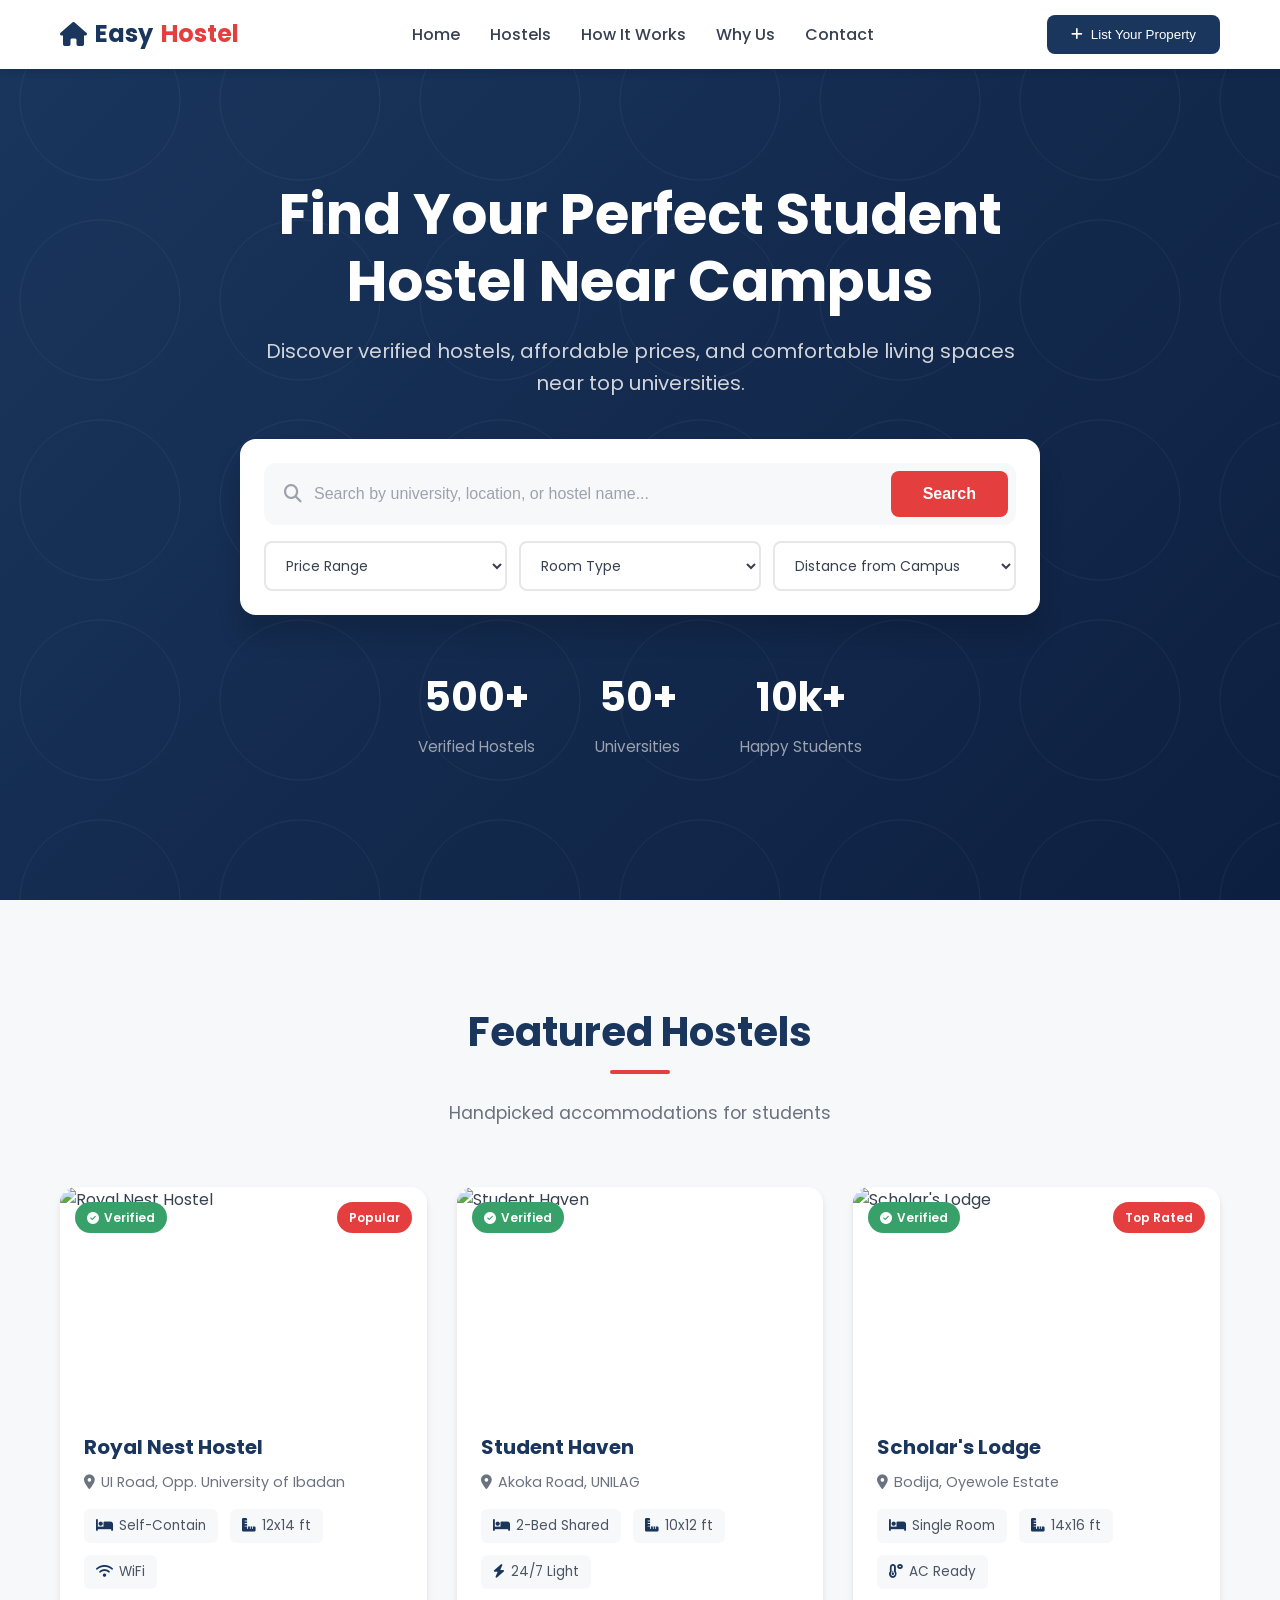
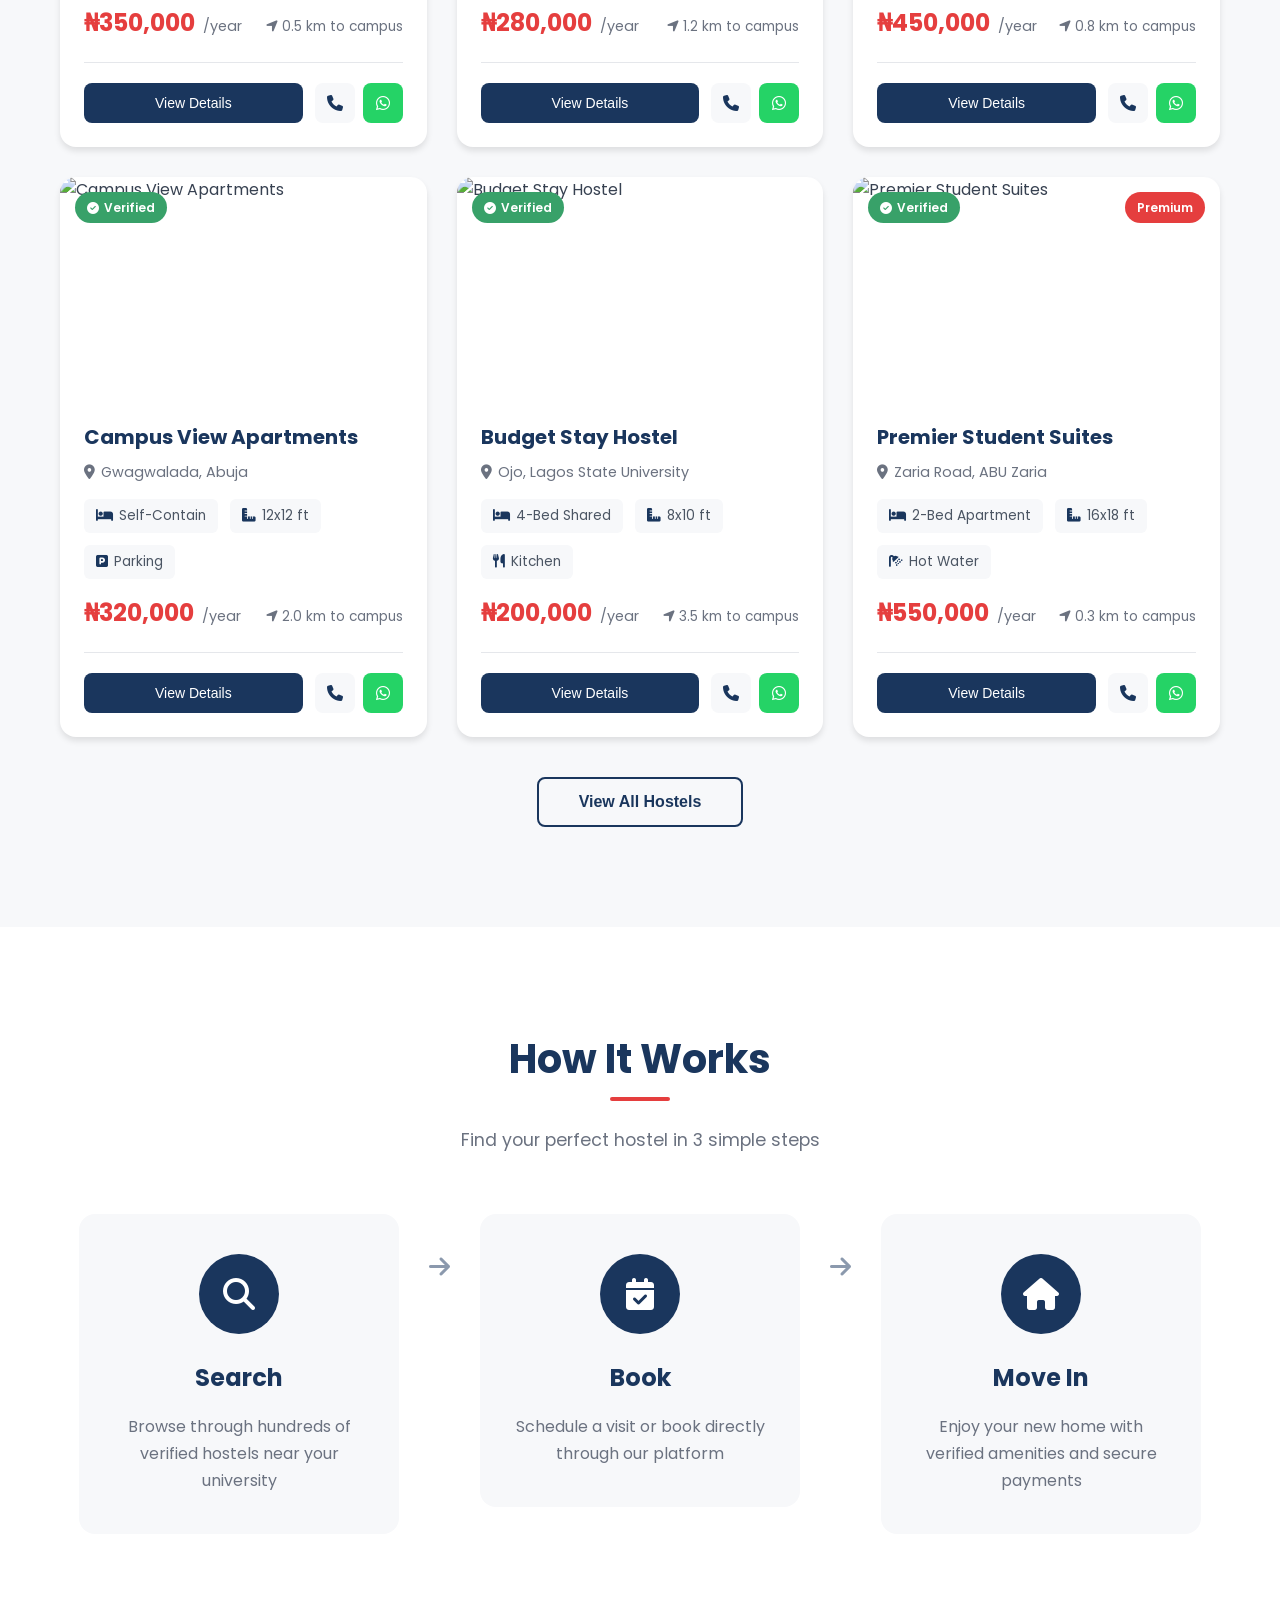
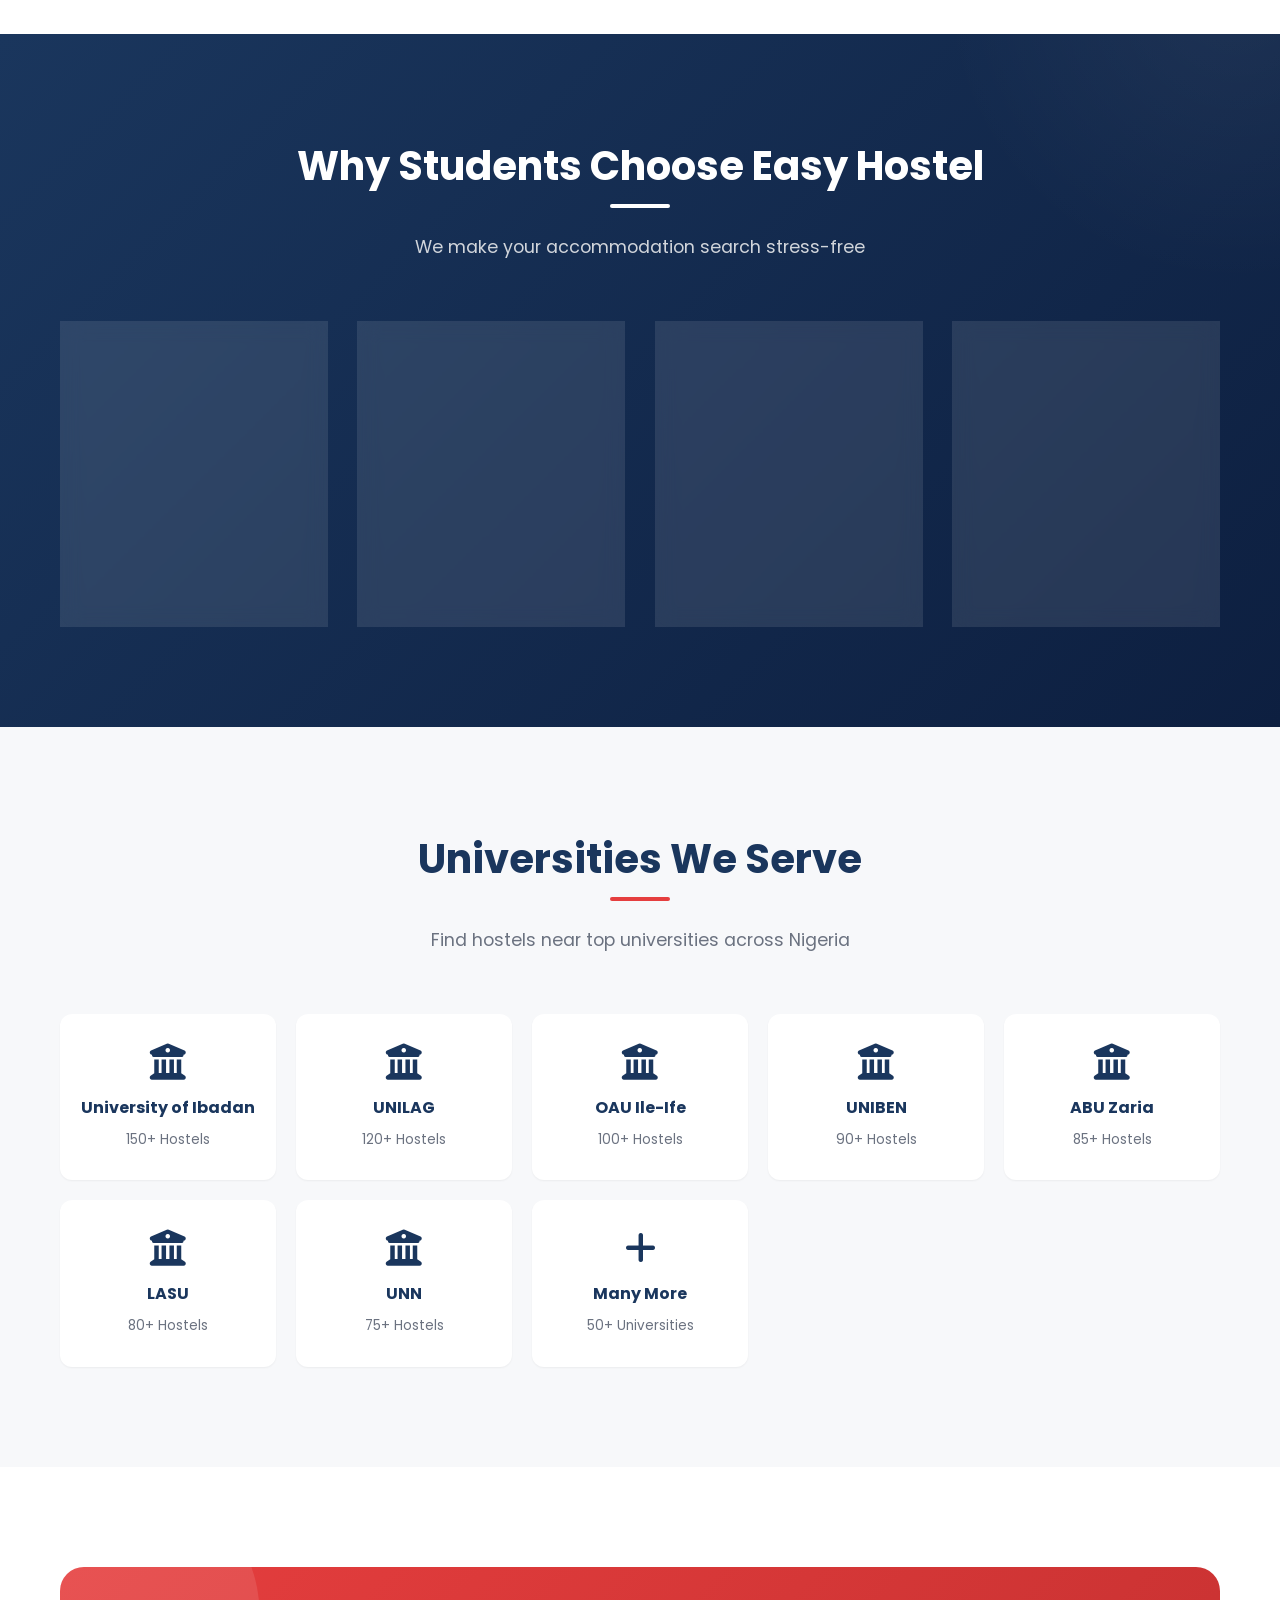
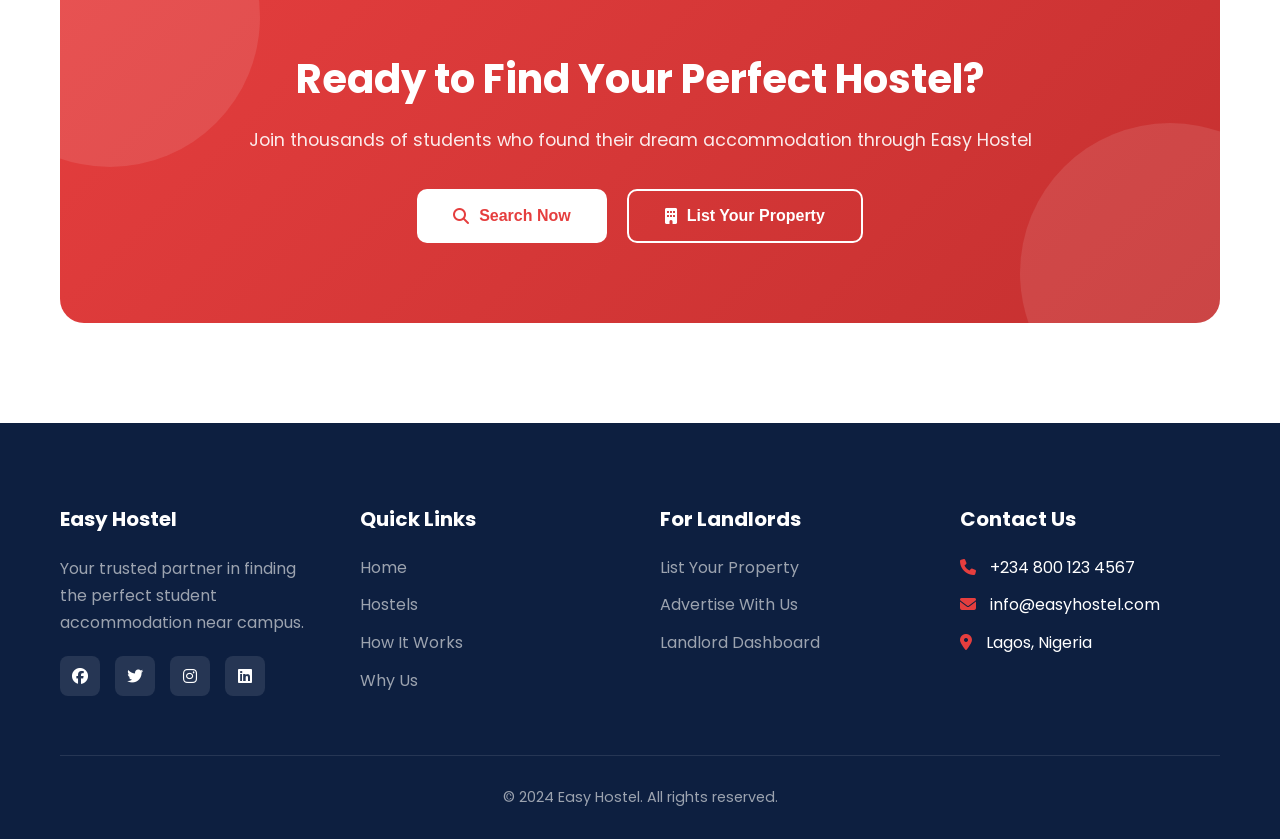
==== index.html @ 0d7f21cf "Advanciing the website" ====
<!DOCTYPE html>
<html lang="en">
<head>
    <meta charset="UTF-8">
    <meta name="viewport" content="width=device-width, initial-scale=1.0">
    <title>Easy Hostel - Find Your Perfect Student Accommodation</title>
    <link rel="stylesheet" href="styles.css">
    <link rel="preconnect" href="https://fonts.googleapis.com">
    <link rel="preconnect" href="https://fonts.gstatic.com" crossorigin>
    <link href="https://fonts.googleapis.com/css2?family=Poppins:wght@300;400;500;600;700&display=swap" rel="stylesheet">
    <link rel="stylesheet" href="https://cdnjs.cloudflare.com/ajax/libs/font-awesome/6.4.0/css/all.min.css">
</head>
<body>
    <!-- Navigation -->
    <nav class="navbar">
        <div class="container">
            <a href="#" class="logo">
                <i class="fas fa-home"></i> Easy<span>Hostel</span>
            </a>
            <ul class="nav-links">
                <li><a href="#home">Home</a></li>
                <li><a href="#hostels">Hostels</a></li>
                <li><a href="#how-it-works">How It Works</a></li>
                <li><a href="#why-us">Why Us</a></li>
                <li><a href="#contact">Contact</a></li>
            </ul>
            <button class="landlord-btn" onclick="openLandlordModal()">
                <i class="fas fa-plus"></i> List Your Property
            </button>
            <div class="hamburger">
                <span></span>
                <span></span>
                <span></span>
            </div>
        </div>
    </nav>

    <!-- Hero Section -->
    <section id="home" class="hero">
        <div class="hero-content">
            <h1>Find Your Perfect Student Hostel Near Campus</h1>
            <p>Discover verified hostels, affordable prices, and comfortable living spaces near top universities.</p>
            
            <!-- Search Bar -->
            <div class="search-container">
                <div class="search-box">
                    <i class="fas fa-search"></i>
                    <input type="text" id="searchInput" placeholder="Search by university, location, or hostel name...">
                    <button class="search-btn" onclick="handleSearch()">Search</button>
                </div>
                
                <!-- Filter Options -->
                <div class="filter-options">
                    <select id="priceFilter" onchange="filterHostels()">
                        <option value="">Price Range</option>
                        <option value="0-300">Under ₦300k</option>
                        <option value="300-500">₦300k - ₦500k</option>
                        <option value="500-800">₦500k - ₦800k</option>
                        <option value="800+">₦800k+</option>
                    </select>
                    <select id="roomTypeFilter" onchange="filterHostels()">
                        <option value="">Room Type</option>
                        <option value="single">Single Room</option>
                        <option value="shared">Shared Room</option>
                        <option value="self-contain">Self-Contain</option>
                        <option value="apartment">Apartment</option>
                    </select>
                    <select id="distanceFilter" onchange="filterHostels()">
                        <option value="">Distance from Campus</option>
                        <option value="0-1">0-1 km</option>
                        <option value="1-3">1-3 km</option>
                        <option value="3-5">3-5 km</option>
                        <option value="5+">5+ km</option>
                    </select>
                </div>
            </div>
            
            <div class="hero-stats">
                <div class="stat">
                    <span class="stat-number">500+</span>
                    <span class="stat-label">Verified Hostels</span>
                </div>
                <div class="stat">
                    <span class="stat-number">50+</span>
                    <span class="stat-label">Universities</span>
                </div>
                <div class="stat">
                    <span class="stat-number">10k+</span>
                    <span class="stat-label">Happy Students</span>
                </div>
            </div>
        </div>
    </section>

    <!-- Featured Hostels Section -->
    <section id="hostels" class="featured-hostels">
        <div class="container">
            <div class="section-header">
                <h2>Featured Hostels</h2>
                <p>Handpicked accommodations for students</p>
            </div>
            
            <div class="hostel-grid" id="hostelGrid">
                <!-- Hostel Card 1 -->
                <div class="hostel-card" data-price="350000" data-distance="0.5" data-type="self-contain">
                    <div class="hostel-image">
                        <img src="https://images.unsplash.com/photo-1555854877-bab0e564b8d5?w=400&h=300&fit=crop" alt="Royal Nest Hostel">
                        <span class="verified-badge"><i class="fas fa-check-circle"></i> Verified</span>
                        <span class="featured-tag">Popular</span>
                    </div>
                    <div class="hostel-info">
                        <h3>Royal Nest Hostel</h3>
                        <p class="location"><i class="fas fa-map-marker-alt"></i> UI Road, Opp. University of Ibadan</p>
                        <div class="hostel-features">
                            <span><i class="fas fa-bed"></i> Self-Contain</span>
                            <span><i class="fas fa-ruler-combined"></i> 12x14 ft</span>
                            <span><i class="fas fa-wifi"></i> WiFi</span>
                        </div>
                        <div class="hostel-price">
                            <span class="price">₦350,000</span>
                            <span class="per-year">/year</span>
                            <span class="distance"><i class="fas fa-location-arrow"></i> 0.5 km to campus</span>
                        </div>
                        <div class="hostel-actions">
                            <button class="btn-primary" onclick="openHostelModal('Royal Nest Hostel')">View Details</button>
                            <div class="contact-btns">
                                <a href="tel:+2348012345678" class="btn-call"><i class="fas fa-phone"></i></a>
                                <a href="https://wa.me/2348012345678" class="btn-whatsapp" target="_blank"><i class="fab fa-whatsapp"></i></a>
                            </div>
                        </div>
                    </div>
                </div>

                <!-- Hostel Card 2 -->
                <div class="hostel-card" data-price="280000" data-distance="1.2" data-type="shared">
                    <div class="hostel-image">
                        <img src="https://images.unsplash.com/photo-1522771739844-6a9f6d5f14af?w=400&h=300&fit=crop" alt="Student Haven">
                        <span class="verified-badge"><i class="fas fa-check-circle"></i> Verified</span>
                    </div>
                    <div class="hostel-info">
                        <h3>Student Haven</h3>
                        <p class="location"><i class="fas fa-map-marker-alt"></i> Akoka Road, UNILAG</p>
                        <div class="hostel-features">
                            <span><i class="fas fa-bed"></i> 2-Bed Shared</span>
                            <span><i class="fas fa-ruler-combined"></i> 10x12 ft</span>
                            <span><i class="fas fa-bolt"></i> 24/7 Light</span>
                        </div>
                        <div class="hostel-price">
                            <span class="price">₦280,000</span>
                            <span class="per-year">/year</span>
                            <span class="distance"><i class="fas fa-location-arrow"></i> 1.2 km to campus</span>
                        </div>
                        <div class="hostel-actions">
                            <button class="btn-primary" onclick="openHostelModal('Student Haven')">View Details</button>
                            <div class="contact-btns">
                                <a href="tel:+2348012345679" class="btn-call"><i class="fas fa-phone"></i></a>
                                <a href="https://wa.me/2348012345679" class="btn-whatsapp" target="_blank"><i class="fab fa-whatsapp"></i></a>
                            </div>
                        </div>
                    </div>
                </div>

                <!-- Hostel Card 3 -->
                <div class="hostel-card" data-price="450000" data-distance="0.8" data-type="single">
                    <div class="hostel-image">
                        <img src="https://images.unsplash.com/photo-1560448204-e02f11c3d0e2?w=400&h=300&fit=crop" alt="Scholar's Lodge">
                        <span class="verified-badge"><i class="fas fa-check-circle"></i> Verified</span>
                        <span class="featured-tag">Top Rated</span>
                    </div>
                    <div class="hostel-info">
                        <h3>Scholar's Lodge</h3>
                        <p class="location"><i class="fas fa-map-marker-alt"></i> Bodija, Oyewole Estate</p>
                        <div class="hostel-features">
                            <span><i class="fas fa-bed"></i> Single Room</span>
                            <span><i class="fas fa-ruler-combined"></i> 14x16 ft</span>
                            <span><i class="fas fa-temperature-low"></i> AC Ready</span>
                        </div>
                        <div class="hostel-price">
                            <span class="price">₦450,000</span>
                            <span class="per-year">/year</span>
                            <span class="distance"><i class="fas fa-location-arrow"></i> 0.8 km to campus</span>
                        </div>
                        <div class="hostel-actions">
                            <button class="btn-primary" onclick="openHostelModal('Scholar\'s Lodge')">View Details</button>
                            <div class="contact-btns">
                                <a href="tel:+2348012345680" class="btn-call"><i class="fas fa-phone"></i></a>
                                <a href="https://wa.me/2348012345680" class="btn-whatsapp" target="_blank"><i class="fab fa-whatsapp"></i></a>
                            </div>
                        </div>
                    </div>
                </div>

                <!-- Hostel Card 4 -->
                <div class="hostel-card" data-price="320000" data-distance="2.0" data-type="self-contain">
                    <div class="hostel-image">
                        <img src="https://images.unsplash.com/photo-1502672260266-1c1ef2d93688?w=400&h=300&fit=crop" alt="Campus View Apartments">
                        <span class="verified-badge"><i class="fas fa-check-circle"></i> Verified</span>
                    </div>
                    <div class="hostel-info">
                        <h3>Campus View Apartments</h3>
                        <p class="location"><i class="fas fa-map-marker-alt"></i> Gwagwalada, Abuja</p>
                        <div class="hostel-features">
                            <span><i class="fas fa-bed"></i> Self-Contain</span>
                            <span><i class="fas fa-ruler-combined"></i> 12x12 ft</span>
                            <span><i class="fas fa-parking"></i> Parking</span>
                        </div>
                        <div class="hostel-price">
                            <span class="price">₦320,000</span>
                            <span class="per-year">/year</span>
                            <span class="distance"><i class="fas fa-location-arrow"></i> 2.0 km to campus</span>
                        </div>
                        <div class="hostel-actions">
                            <button class="btn-primary" onclick="openHostelModal('Campus View Apartments')">View Details</button>
                            <div class="contact-btns">
                                <a href="tel:+2348012345681" class="btn-call"><i class="fas fa-phone"></i></a>
                                <a href="https://wa.me/2348012345681" class="btn-whatsapp" target="_blank"><i class="fab fa-whatsapp"></i></a>
                            </div>
                        </div>
                    </div>
                </div>

                <!-- Hostel Card 5 -->
                <div class="hostel-card" data-price="200000" data-distance="3.5" data-type="shared">
                    <div class="hostel-image">
                        <img src="https://images.unsplash.com/photo-1536376072261-38c75010e6c9?w=400&h=300&fit=crop" alt="Budget Stay Hostel">
                        <span class="verified-badge"><i class="fas fa-check-circle"></i> Verified</span>
                    </div>
                    <div class="hostel-info">
                        <h3>Budget Stay Hostel</h3>
                        <p class="location"><i class="fas fa-map-marker-alt"></i> Ojo, Lagos State University</p>
                        <div class="hostel-features">
                            <span><i class="fas fa-bed"></i> 4-Bed Shared</span>
                            <span><i class="fas fa-ruler-combined"></i> 8x10 ft</span>
                            <span><i class="fas fa-utensils"></i> Kitchen</span>
                        </div>
                        <div class="hostel-price">
                            <span class="price">₦200,000</span>
                            <span class="per-year">/year</span>
                            <span class="distance"><i class="fas fa-location-arrow"></i> 3.5 km to campus</span>
                        </div>
                        <div class="hostel-actions">
                            <button class="btn-primary" onclick="openHostelModal('Budget Stay Hostel')">View Details</button>
                            <div class="contact-btns">
                                <a href="tel:+2348012345682" class="btn-call"><i class="fas fa-phone"></i></a>
                                <a href="https://wa.me/2348012345682" class="btn-whatsapp" target="_blank"><i class="fab fa-whatsapp"></i></a>
                            </div>
                        </div>
                    </div>
                </div>

                <!-- Hostel Card 6 -->
                <div class="hostel-card" data-price="550000" data-distance="0.3" data-type="apartment">
                    <div class="hostel-image">
                        <img src="https://images.unsplash.com/photo-1493809842364-78817add7ffb?w=400&h=300&fit=crop" alt="Premier Student Suites">
                        <span class="verified-badge"><i class="fas fa-check-circle"></i> Verified</span>
                        <span class="featured-tag">Premium</span>
                    </div>
                    <div class="hostel-info">
                        <h3>Premier Student Suites</h3>
                        <p class="location"><i class="fas fa-map-marker-alt"></i> Zaria Road, ABU Zaria</p>
                        <div class="hostel-features">
                            <span><i class="fas fa-bed"></i> 2-Bed Apartment</span>
                            <span><i class="fas fa-ruler-combined"></i> 16x18 ft</span>
                            <span><i class="fas fa-shower"></i> Hot Water</span>
                        </div>
                        <div class="hostel-price">
                            <span class="price">₦550,000</span>
                            <span class="per-year">/year</span>
                            <span class="distance"><i class="fas fa-location-arrow"></i> 0.3 km to campus</span>
                        </div>
                        <div class="hostel-actions">
                            <button class="btn-primary" onclick="openHostelModal('Premier Student Suites')">View Details</button>
                            <div class="contact-btns">
                                <a href="tel:+2348012345683" class="btn-call"><i class="fas fa-phone"></i></a>
                                <a href="https://wa.me/2348012345683" class="btn-whatsapp" target="_blank"><i class="fab fa-whatsapp"></i></a>
                            </div>
                        </div>
                    </div>
                </div>
            </div>
            
            <div class="view-all-container">
                <button class="btn-secondary" onclick="showAllHostels()">View All Hostels</button>
            </div>
        </div>
    </section>

    <!-- How It Works Section -->
    <section id="how-it-works" class="how-it-works">
        <div class="container">
            <div class="section-header">
                <h2>How It Works</h2>
                <p>Find your perfect hostel in 3 simple steps</p>
            </div>
            
            <div class="steps-container">
                <div class="step">
                    <div class="step-icon">
                        <i class="fas fa-search"></i>
                    </div>
                    <h3>Search</h3>
                    <p>Browse through hundreds of verified hostels near your university</p>
                </div>
                
                <div class="step-connector">
                    <i class="fas fa-arrow-right"></i>
                </div>
                
                <div class="step">
                    <div class="step-icon">
                        <i class="fas fa-calendar-check"></i>
                    </div>
                    <h3>Book</h3>
                    <p>Schedule a visit or book directly through our platform</p>
                </div>
                
                <div class="step-connector">
                    <i class="fas fa-arrow-right"></i>
                </div>
                
                <div class="step">
                    <div class="step-icon">
                        <i class="fas fa-home"></i>
                    </div>
                    <h3>Move In</h3>
                    <p>Enjoy your new home with verified amenities and secure payments</p>
                </div>
            </div>
        </div>
    </section>

    <!-- Why Students Use Easy Hostel -->
    <section id="why-us" class="why-us">
        <div class="container">
            <div class="section-header">
                <h2>Why Students Choose Easy Hostel</h2>
                <p>We make your accommodation search stress-free</p>
            </div>
            
            <div class="features-grid">
                <div class="feature-card">
                    <div class="feature-icon">
                        <i class="fas fa-shield-alt"></i>
                    </div>
                    <h3>Verified Listings</h3>
                    <p>All hostels are physically verified by our team to ensure quality and safety</p>
                </div>
                
                <div class="feature-card">
                    <div class="feature-icon">
                        <i class="fas fa-money-bill-wave"></i>
                    </div>
                    <h3>Best Price Guarantee</h3>
                    <p>Compare prices across multiple hostels and get the best deals available</p>
                </div>
                
                <div class="feature-card">
                    <div class="feature-icon">
                        <i class="fas fa-clock"></i>
                    </div>
                    <h3>Save Time</h3>
                    <p>No more visiting multiple locations. Find and book from the comfort of your home</p>
                </div>
                
                <div class="feature-card">
                    <div class="feature-icon">
                        <i class="fas fa-headset"></i>
                    </div>
                    <h3>24/7 Support</h3>
                    <p>Our support team is always available to help you with any issues</p>
                </div>
            </div>
        </div>
    </section>

    <!-- Universities We Serve -->
    <section id="universities" class="universities">
        <div class="container">
            <div class="section-header">
                <h2>Universities We Serve</h2>
                <p>Find hostels near top universities across Nigeria</p>
            </div>
            
            <div class="universities-grid">
                <div class="university-card">
                    <i class="fas fa-university"></i>
                    <h3>University of Ibadan</h3>
                    <p>150+ Hostels</p>
                </div>
                <div class="university-card">
                    <i class="fas fa-university"></i>
                    <h3>UNILAG</h3>
                    <p>120+ Hostels</p>
                </div>
                <div class="university-card">
                    <i class="fas fa-university"></i>
                    <h3>OAU Ile-Ife</h3>
                    <p>100+ Hostels</p>
                </div>
                <div class="university-card">
                    <i class="fas fa-university"></i>
                    <h3>UNIBEN</h3>
                    <p>90+ Hostels</p>
                </div>
                <div class="university-card">
                    <i class="fas fa-university"></i>
                    <h3>ABU Zaria</h3>
                    <p>85+ Hostels</p>
                </div>
                <div class="university-card">
                    <i class="fas fa-university"></i>
                    <h3>LASU</h3>
                    <p>80+ Hostels</p>
                </div>
                <div class="university-card">
                    <i class="fas fa-university"></i>
                    <h3>UNN</h3>
                    <p>75+ Hostels</p>
                </div>
                <div class="university-card">
                    <i class="fas fa-plus"></i>
                    <h3>Many More</h3>
                    <p>50+ Universities</p>
                </div>
            </div>
        </div>
    </section>

    <!-- Call to Action Section -->
    <section id="contact" class="cta-section">
        <div class="container">
            <div class="cta-content">
                <h2>Ready to Find Your Perfect Hostel?</h2>
                <p>Join thousands of students who found their dream accommodation through Easy Hostel</p>
                <div class="cta-buttons">
                    <button class="btn-cta-primary" onclick="document.getElementById('searchInput').focus()">
                        <i class="fas fa-search"></i> Search Now
                    </button>
                    <button class="btn-cta-secondary" onclick="openLandlordModal()">
                        <i class="fas fa-building"></i> List Your Property
                    </button>
                </div>
            </div>
        </div>
    </section>

    <!-- Footer -->
    <footer class="footer">
        <div class="container">
            <div class="footer-content">
                <div class="footer-section">
                    <h4>Easy Hostel</h4>
                    <p>Your trusted partner in finding the perfect student accommodation near campus.</p>
                    <div class="social-links">
                        <a href="#"><i class="fab fa-facebook"></i></a>
                        <a href="#"><i class="fab fa-twitter"></i></a>
                        <a href="#"><i class="fab fa-instagram"></i></a>
                        <a href="#"><i class="fab fa-linkedin"></i></a>
                    </div>
                </div>
                
                <div class="footer-section">
                    <h4>Quick Links</h4>
                    <ul>
                        <li><a href="#home">Home</a></li>
                        <li><a href="#hostels">Hostels</a></li>
                        <li><a href="#how-it-works">How It Works</a></li>
                        <li><a href="#why-us">Why Us</a></li>
                    </ul>
                </div>
                
                <div class="footer-section">
                    <h4>For Landlords</h4>
                    <ul>
                        <li><a href="#" onclick="openLandlordModal()">List Your Property</a></li>
                        <li><a href="#">Advertise With Us</a></li>
                        <li><a href="#">Landlord Dashboard</a></li>
                    </ul>
                </div>
                
                <div class="footer-section">
                    <h4>Contact Us</h4>
                    <ul>
                        <li><i class="fas fa-phone"></i> +234 800 123 4567</li>
                        <li><i class="fas fa-envelope"></i> info@easyhostel.com</li>
                        <li><i class="fas fa-map-marker-alt"></i> Lagos, Nigeria</li>
                    </ul>
                </div>
            </div>
            
            <div class="footer-bottom">
                <p>&copy; 2024 Easy Hostel. All rights reserved.</p>
            </div>
        </div>
    </footer>

    <!-- Hostel Details Modal -->
    <div id="hostelModal" class="modal">
        <div class="modal-content">
            <span class="close-modal" onclick="closeHostelModal()">&times;</span>
            <div id="modalBody">
                <!-- Dynamic content will be loaded here -->
            </div>
        </div>
    </div>

    <!-- Landlord Listing Form Modal -->
    <div id="landlordModal" class="modal">
        <div class="modal-content modal-large">
            <span class="close-modal" onclick="closeLandlordModal()">&times;</span>
            <div class="modal-header">
                <h2>List Your Property</h2>
                <p>Fill in the details to list your hostel on Easy Hostel</p>
            </div>
            <form id="landlordForm" onsubmit="submitLandlordForm(event)">
                <div class="form-grid">
                    <div class="form-group">
                        <label for="propertyName">Property Name *</label>
                        <input type="text" id="propertyName" name="propertyName" required placeholder="e.g., Royal Nest Hostel">
                    </div>
                    <div class="form-group">
                        <label for="propertyType">Property Type *</label>
                        <select id="propertyType" name="propertyType" required>
                            <option value="">Select Type</option>
                            <option value="single">Single Room</option>
                            <option value="shared">Shared Room</option>
                            <option value="self-contain">Self-Contain</option>
                            <option value="apartment">Apartment</option>
                        </select>
                    </div>
                    <div class="form-group">
                        <label for="university">Nearest University *</label>
                        <select id="university" name="university" required>
                            <option value="">Select University</option>
                            <option value="ui">University of Ibadan</option>
                            <option value="unilag">UNILAG</option>
                            <option value="oau">OAU Ile-Ife</option>
                            <option value="uniben">UNIBEN</option>
                            <option value="abu">ABU Zaria</option>
                            <option value="lasu">LASU</option>
                            <option value="unn">UNN</option>
                            <option value="other">Other</option>
                        </select>
                    </div>
                    <div class="form-group">
                        <label for="distance">Distance from Campus (km) *</label>
                        <input type="number" id="distance" name="distance" step="0.1" required placeholder="e.g., 1.5">
                    </div>
                    <div class="form-group">
                        <label for="price">Price per Year (₦) *</label>
                        <input type="number" id="price" name="price" required placeholder="e.g., 350000">
                    </div>
                    <div class="form-group">
                        <label for="rooms">Number of Rooms</label>
                        <input type="number" id="rooms" name="rooms" placeholder="e.g., 20">
                    </div>
                    <div class="form-group">
                        <label for="ownerName">Your Name *</label>
                        <input type="text" id="ownerName" name="ownerName" required placeholder="Your full name">
                    </div>
                    <div class="form-group">
                        <label for="phone">Phone Number *</label>
                        <input type="tel" id="phone" name="phone" required placeholder="e.g., +2348012345678">
                    </div>
                    <div class="form-group full-width">
                        <label for="address">Full Address *</label>
                        <textarea id="address" name="address" rows="3" required placeholder="Enter complete address"></textarea>
                    </div>
                    <div class="form-group full-width">
                        <label for="amenities">Amenities (select all that apply)</label>
                        <div class="checkbox-group">
                            <label><input type="checkbox" name="amenities" value="wifi"> WiFi</label>
                            <label><input type="checkbox" name="amenities" value="light"> 24/7 Light</label>
                            <label><input type="checkbox" name="amenities" value="water"> Water</label>
                            <label><input type="checkbox" name="amenities" value="security"> Security</label>
                            <label><input type="checkbox" name="amenities" value="parking"> Parking</label>
                            <label><input type="checkbox" name="amenities" value="kitchen"> Kitchen</label>
                            <label><input type="checkbox" name="amenities" value="laundry"> Laundry</label>
                            <label><input type="checkbox" name="amenities" value="ac"> AC Ready</label>
                        </div>
                    </div>
                    <div class="form-group full-width">
                        <label for="description">Property Description</label>
                        <textarea id="description" name="description" rows="4" placeholder="Describe your property..."></textarea>
                    </div>
                </div>
                <button type="submit" class="btn-submit">Submit Listing</button>
            </form>
        </div>
    </div>

    <!-- Success Message -->
    <div id="successMessage" class="success-message">
        <i class="fas fa-check-circle"></i>
        <span id="successText">Success!</span>
    </div>

    <script src="script.js"></script>
</body>
</html>
---- styles.css ----
/* Easy Hostel - CSS Styles */

/* ========================================
   CSS Variables & Root Variables
======================================== */
:root {
    --primary-color: #1a365d;       /* Navy Blue */
    --primary-dark: #0d1f40;        /* Darker Navy */
    --primary-light: #2d4a7c;       /* Lighter Navy */
    --secondary-color: #e53e3e;     /* Red accent */
    --white: #ffffff;
    --light-gray: #f7f8fa;
    --gray-100: #f3f4f6;
    --gray-200: #e5e7eb;
    --gray-300: #d1d5db;
    --gray-400: #9ca3af;
    --gray-500: #6b7280;
    --gray-600: #4b5563;
    --gray-700: #374151;
    --gray-800: #1f2937;
    --success: #38a169;
    --shadow-sm: 0 1px 2px rgba(0, 0, 0, 0.05);
    --shadow: 0 4px 6px rgba(0, 0, 0, 0.1);
    --shadow-md: 0 10px 15px rgba(0, 0, 0, 0.1);
    --shadow-lg: 0 20px 25px rgba(0, 0, 0, 0.15);
    --transition: all 0.3s ease;
}

/* ========================================
   Base Styles
======================================== */
* {
    margin: 0;
    padding: 0;
    box-sizing: border-box;
}

html {
    scroll-behavior: smooth;
}

body {
    font-family: 'Poppins', -apple-system, BlinkMacSystemFont, 'Segoe UI', Roboto, sans-serif;
    color: var(--gray-700);
    line-height: 1.6;
    background-color: var(--white);
    overflow-x: hidden;
}

.container {
    max-width: 1200px;
    margin: 0 auto;
    padding: 0 20px;
}

a {
    text-decoration: none;
    color: inherit;
}

ul {
    list-style: none;
}

img {
    max-width: 100%;
    height: auto;
}

/* ========================================
   Navigation
======================================== */
.navbar {
    position: fixed;
    top: 0;
    left: 0;
    right: 0;
    background: var(--white);
    box-shadow: var(--shadow);
    z-index: 1000;
    transition: var(--transition);
}

.navbar.scrolled {
    padding: 10px 0;
}

.navbar .container {
    display: flex;
    justify-content: space-between;
    align-items: center;
    padding: 15px 20px;
}

.logo {
    font-size: 24px;
    font-weight: 700;
    color: var(--primary-color);
    display: flex;
    align-items: center;
    gap: 8px;
}

.logo span {
    color: var(--secondary-color);
}

.nav-links {
    display: flex;
    gap: 30px;
}

.nav-links a {
    color: var(--gray-700);
    font-weight: 500;
    transition: var(--transition);
    position: relative;
}

.nav-links a::after {
    content: '';
    position: absolute;
    bottom: -5px;
    left: 0;
    width: 0;
    height: 2px;
    background: var(--secondary-color);
    transition: var(--transition);
}

.nav-links a:hover {
    color: var(--primary-color);
}

.nav-links a:hover::after {
    width: 100%;
}

.landlord-btn {
    background: var(--primary-color);
    color: var(--white);
    padding: 12px 24px;
    border: none;
    border-radius: 8px;
    font-weight: 500;
    cursor: pointer;
    transition: var(--transition);
    display: flex;
    align-items: center;
    gap: 8px;
}

.landlord-btn:hover {
    background: var(--primary-light);
    transform: translateY(-2px);
    box-shadow: var(--shadow-md);
}

.hamburger {
    display: none;
    flex-direction: column;
    gap: 5px;
    cursor: pointer;
}

.hamburger span {
    width: 25px;
    height: 3px;
    background: var(--primary-color);
    border-radius: 3px;
    transition: var(--transition);
}

/* ========================================
   Hero Section
======================================== */
.hero {
    min-height: 100vh;
    background: linear-gradient(135deg, var(--primary-color) 0%, var(--primary-dark) 100%);
    display: flex;
    align-items: center;
    justify-content: center;
    text-align: center;
    padding: 120px 20px 80px;
    position: relative;
    overflow: hidden;
}

.hero::before {
    content: '';
    position: absolute;
    top: 0;
    left: 0;
    right: 0;
    bottom: 0;
    background: url('data:image/svg+xml,<svg xmlns="http://www.w3.org/2000/svg" viewBox="0 0 100 100"><circle cx="50" cy="50" r="40" fill="none" stroke="rgba(255,255,255,0.05)" stroke-width="0.5"/></svg>');
    background-size: 200px;
    animation: float 20s linear infinite;
}

@keyframes float {
    0% { transform: translateY(0) rotate(0deg); }
    100% { transform: translateY(-200px) rotate(360deg); }
}

.hero-content {
    position: relative;
    z-index: 1;
    max-width: 800px;
}

.hero h1 {
    font-size: 3.5rem;
    color: var(--white);
    margin-bottom: 20px;
    line-height: 1.2;
    animation: fadeInUp 0.8s ease;
}

.hero p {
    font-size: 1.25rem;
    color: var(--gray-300);
    margin-bottom: 40px;
    animation: fadeInUp 0.8s ease 0.2s backwards;
}

@keyframes fadeInUp {
    from {
        opacity: 0;
        transform: translateY(30px);
    }
    to {
        opacity: 1;
        transform: translateY(0);
    }
}

/* Search Container */
.search-container {
    background: var(--white);
    border-radius: 16px;
    padding: 24px;
    box-shadow: var(--shadow-lg);
    animation: fadeInUp 0.8s ease 0.4s backwards;
}

.search-box {
    display: flex;
    align-items: center;
    background: var(--light-gray);
    border-radius: 12px;
    padding: 8px 8px 8px 20px;
    margin-bottom: 16px;
}

.search-box i {
    color: var(--gray-400);
    font-size: 18px;
    margin-right: 12px;
}

.search-box input {
    flex: 1;
    border: none;
    background: transparent;
    font-size: 16px;
    padding: 12px 0;
    outline: none;
    color: var(--gray-700);
}

.search-box input::placeholder {
    color: var(--gray-400);
}

.search-btn {
    background: var(--secondary-color);
    color: var(--white);
    border: none;
    padding: 14px 32px;
    border-radius: 8px;
    font-weight: 600;
    cursor: pointer;
    transition: var(--transition);
    font-size: 16px;
}

.search-btn:hover {
    background: #c53030;
    transform: scale(1.02);
}

/* Filter Options */
.filter-options {
    display: flex;
    gap: 12px;
    flex-wrap: wrap;
}

.filter-options select {
    flex: 1;
    min-width: 150px;
    padding: 12px 16px;
    border: 2px solid var(--gray-200);
    border-radius: 8px;
    font-size: 14px;
    font-family: inherit;
    color: var(--gray-700);
    background: var(--white);
    cursor: pointer;
    transition: var(--transition);
}

.filter-options select:hover,
.filter-options select:focus {
    border-color: var(--primary-color);
    outline: none;
}

/* Hero Stats */
.hero-stats {
    display: flex;
    justify-content: center;
    gap: 60px;
    margin-top: 50px;
    animation: fadeInUp 0.8s ease 0.6s backwards;
}

.stat {
    text-align: center;
}

.stat-number {
    display: block;
    font-size: 2.5rem;
    font-weight: 700;
    color: var(--white);
    margin-bottom: 5px;
}

.stat-label {
    color: var(--gray-400);
    font-size: 0.95rem;
}

/* ========================================
   Section Headers
======================================== */
.section-header {
    text-align: center;
    margin-bottom: 60px;
}

.section-header h2 {
    font-size: 2.5rem;
    color: var(--primary-color);
    margin-bottom: 15px;
    position: relative;
    display: inline-block;
}

.section-header h2::after {
    content: '';
    position: absolute;
    bottom: -10px;
    left: 50%;
    transform: translateX(-50%);
    width: 60px;
    height: 4px;
    background: var(--secondary-color);
    border-radius: 2px;
}

.section-header p {
    color: var(--gray-500);
    font-size: 1.1rem;
    margin-top: 20px;
}

/* ========================================
   Featured Hostels Section
======================================== */
.featured-hostels {
    padding: 100px 0;
    background: var(--light-gray);
}

.hostel-grid {
    display: grid;
    grid-template-columns: repeat(auto-fill, minmax(340px, 1fr));
    gap: 30px;
    margin-bottom: 40px;
}

.hostel-card {
    background: var(--white);
    border-radius: 16px;
    overflow: hidden;
    box-shadow: var(--shadow);
    transition: var(--transition);
    animation: fadeInUp 0.6s ease backwards;
}

.hostel-card:nth-child(1) { animation-delay: 0.1s; }
.hostel-card:nth-child(2) { animation-delay: 0.2s; }
.hostel-card:nth-child(3) { animation-delay: 0.3s; }
.hostel-card:nth-child(4) { animation-delay: 0.4s; }
.hostel-card:nth-child(5) { animation-delay: 0.5s; }
.hostel-card:nth-child(6) { animation-delay: 0.6s; }

.hostel-card:hover {
    transform: translateY(-10px);
    box-shadow: var(--shadow-lg);
}

.hostel-image {
    position: relative;
    height: 220px;
    overflow: hidden;
}

.hostel-image img {
    width: 100%;
    height: 100%;
    object-fit: cover;
    transition: var(--transition);
}

.hostel-card:hover .hostel-image img {
    transform: scale(1.1);
}

.verified-badge {
    position: absolute;
    top: 15px;
    left: 15px;
    background: var(--success);
    color: var(--white);
    padding: 6px 12px;
    border-radius: 20px;
    font-size: 12px;
    font-weight: 600;
    display: flex;
    align-items: center;
    gap: 5px;
}

.featured-tag {
    position: absolute;
    top: 15px;
    right: 15px;
    background: var(--secondary-color);
    color: var(--white);
    padding: 6px 12px;
    border-radius: 20px;
    font-size: 12px;
    font-weight: 600;
}

.hostel-info {
    padding: 24px;
}

.hostel-info h3 {
    font-size: 1.25rem;
    color: var(--primary-color);
    margin-bottom: 8px;
}

.location {
    color: var(--gray-500);
    font-size: 0.9rem;
    margin-bottom: 15px;
    display: flex;
    align-items: center;
    gap: 6px;
}

.hostel-features {
    display: flex;
    flex-wrap: wrap;
    gap: 12px;
    margin-bottom: 15px;
}

.hostel-features span {
    background: var(--light-gray);
    padding: 6px 12px;
    border-radius: 6px;
    font-size: 0.85rem;
    color: var(--gray-600);
    display: flex;
    align-items: center;
    gap: 6px;
}

.hostel-features i {
    color: var(--primary-color);
}

.hostel-price {
    display: flex;
    align-items: baseline;
    flex-wrap: wrap;
    gap: 8px;
    margin-bottom: 20px;
    padding-bottom: 20px;
    border-bottom: 1px solid var(--gray-200);
}

.price {
    font-size: 1.5rem;
    font-weight: 700;
    color: var(--secondary-color);
}

.per-year {
    font-size: 0.9rem;
    color: var(--gray-500);
}

.distance {
    font-size: 0.85rem;
    color: var(--gray-500);
    margin-left: auto;
}

.hostel-actions {
    display: flex;
    gap: 12px;
    align-items: center;
}

.btn-primary {
    flex: 1;
    background: var(--primary-color);
    color: var(--white);
    padding: 12px 20px;
    border: none;
    border-radius: 8px;
    font-weight: 500;
    cursor: pointer;
    transition: var(--transition);
    font-size: 14px;
}

.btn-primary:hover {
    background: var(--primary-light);
}

.contact-btns {
    display: flex;
    gap: 8px;
}

.btn-call,
.btn-whatsapp {
    width: 40px;
    height: 40px;
    border-radius: 8px;
    display: flex;
    align-items: center;
    justify-content: center;
    transition: var(--transition);
    font-size: 16px;
}

.btn-call {
    background: var(--light-gray);
    color: var(--primary-color);
}

.btn-call:hover {
    background: var(--primary-color);
    color: var(--white);
}

.btn-whatsapp {
    background: #25D366;
    color: var(--white);
}

.btn-whatsapp:hover {
    background: #128C7E;
    transform: scale(1.1);
}

.view-all-container {
    text-align: center;
}

.btn-secondary {
    background: transparent;
    color: var(--primary-color);
    padding: 14px 40px;
    border: 2px solid var(--primary-color);
    border-radius: 8px;
    font-weight: 600;
    cursor: pointer;
    transition: var(--transition);
    font-size: 16px;
}

.btn-secondary:hover {
    background: var(--primary-color);
    color: var(--white);
}

/* ========================================
   How It Works Section
======================================== */
.how-it-works {
    padding: 100px 0;
    background: var(--white);
}

.steps-container {
    display: flex;
    justify-content: center;
    align-items: flex-start;
    gap: 30px;
    flex-wrap: wrap;
}

.step {
    flex: 1;
    min-width: 280px;
    max-width: 320px;
    text-align: center;
    padding: 40px 30px;
    background: var(--light-gray);
    border-radius: 16px;
    transition: var(--transition);
}

.step:hover {
    transform: translateY(-5px);
    box-shadow: var(--shadow-md);
}

.step-icon {
    width: 80px;
    height: 80px;
    background: var(--primary-color);
    border-radius: 50%;
    display: flex;
    align-items: center;
    justify-content: center;
    margin: 0 auto 25px;
    transition: var(--transition);
}

.step:hover .step-icon {
    background: var(--secondary-color);
    transform: scale(1.1);
}

.step-icon i {
    font-size: 32px;
    color: var(--white);
}

.step h3 {
    font-size: 1.5rem;
    color: var(--primary-color);
    margin-bottom: 15px;
}

.step p {
    color: var(--gray-500);
    line-height: 1.7;
}

.step-connector {
    display: flex;
    align-items: center;
    color: var(--primary-color);
    font-size: 24px;
    opacity: 0.5;
    padding-top: 40px;
}

/* ========================================
   Why Us Section
======================================== */
.why-us {
    padding: 100px 0;
    background: linear-gradient(135deg, var(--primary-color) 0%, var(--primary-dark) 100%);
    position: relative;
    overflow: hidden;
}

.why-us::before {
    content: '';
    position: absolute;
    top: -50%;
    right: -20%;
    width: 600px;
    height: 600px;
    background: radial-gradient(circle, rgba(255,255,255,0.05) 0%, transparent 70%);
    border-radius: 50%;
}

.why-us .section-header h2 {
    color: var(--white);
}

.why-us .section-header h2::after {
    background: var(--white);
}

.why-us .section-header p {
    color: var(--gray-300);
}

.features-grid {
    display: grid;
    grid-template-columns: repeat(auto-fit, minmax(260px, 1fr));
    gap: 30px;
    position: relative;
    z-index: 1;
}

.feature-card {
    background: rgba(255, 255, 255, 0.1);
    backdrop-filter: blur(10px);
    padding: 35px;
    border-radius: 16px;
    border: 1px solid rgba(255, 255, 255, 0.1);
    transition: var(--transition);
}

.feature-card:hover {
    background: rgba(255, 255, 255, 0.15);
    transform: translateY(-5px);
}

.feature-icon {
    width: 60px;
    height: 60px;
    background: var(--secondary-color);
    border-radius: 12px;
    display: flex;
    align-items: center;
    justify-content: center;
    margin-bottom: 20px;
}

.feature-icon i {
    font-size: 26px;
    color: var(--white);
}

.feature-card h3 {
    font-size: 1.25rem;
    color: var(--white);
    margin-bottom: 12px;
}

.feature-card p {
    color: var(--gray-300);
    font-size: 0.95rem;
    line-height: 1.7;
}

/* ========================================
   Universities Section
======================================== */
.universities {
    padding: 100px 0;
    background: var(--light-gray);
}

.universities-grid {
    display: grid;
    grid-template-columns: repeat(auto-fit, minmax(200px, 1fr));
    gap: 20px;
}

.university-card {
    background: var(--white);
    padding: 30px 20px;
    border-radius: 12px;
    text-align: center;
    box-shadow: var(--shadow-sm);
    transition: var(--transition);
    cursor: pointer;
}

.university-card:hover {
    transform: translateY(-5px);
    box-shadow: var(--shadow);
}

.university-card i {
    font-size: 36px;
    color: var(--primary-color);
    margin-bottom: 15px;
}

.university-card h3 {
    font-size: 1rem;
    color: var(--primary-color);
    margin-bottom: 8px;
}

.university-card p {
    color: var(--gray-500);
    font-size: 0.85rem;
}

/* ========================================
   CTA Section
======================================== */
.cta-section {
    padding: 100px 0;
    background: var(--white);
}

.cta-content {
    background: linear-gradient(135deg, var(--secondary-color) 0%, #c53030 100%);
    border-radius: 24px;
    padding: 80px 40px;
    text-align: center;
    position: relative;
    overflow: hidden;
}

.cta-content::before {
    content: '';
    position: absolute;
    top: -100px;
    left: -100px;
    width: 300px;
    height: 300px;
    background: rgba(255, 255, 255, 0.1);
    border-radius: 50%;
}

.cta-content::after {
    content: '';
    position: absolute;
    bottom: -100px;
    right: -100px;
    width: 300px;
    height: 300px;
    background: rgba(255, 255, 255, 0.1);
    border-radius: 50%;
}

.cta-content h2 {
    font-size: 2.5rem;
    color: var(--white);
    margin-bottom: 15px;
    position: relative;
    z-index: 1;
}

.cta-content p {
    font-size: 1.1rem;
    color: rgba(255, 255, 255, 0.9);
    margin-bottom: 35px;
    position: relative;
    z-index: 1;
}

.cta-buttons {
    display: flex;
    justify-content: center;
    gap: 20px;
    flex-wrap: wrap;
    position: relative;
    z-index: 1;
}

.btn-cta-primary {
    background: var(--white);
    color: var(--secondary-color);
    padding: 16px 36px;
    border: none;
    border-radius: 10px;
    font-weight: 600;
    font-size: 16px;
    cursor: pointer;
    transition: var(--transition);
    display: flex;
    align-items: center;
    gap: 10px;
}

.btn-cta-primary:hover {
    transform: translateY(-3px);
    box-shadow: var(--shadow-lg);
}

.btn-cta-secondary {
    background: transparent;
    color: var(--white);
    padding: 16px 36px;
    border: 2px solid var(--white);
    border-radius: 10px;
    font-weight: 600;
    font-size: 16px;
    cursor: pointer;
    transition: var(--transition);
    display: flex;
    align-items: center;
    gap: 10px;
}

.btn-cta-secondary:hover {
    background: var(--white);
    color: var(--secondary-color);
}

/* ========================================
   Footer
======================================== */
.footer {
    background: var(--primary-dark);
    color: var(--white);
    padding: 80px 0 30px;
}

.footer-content {
    display: grid;
    grid-template-columns: repeat(auto-fit, minmax(220px, 1fr));
    gap: 40px;
    margin-bottom: 50px;
}

.footer-section h4 {
    font-size: 1.25rem;
    margin-bottom: 20px;
    color: var(--white);
}

.footer-section p {
    color: var(--gray-400);
    margin-bottom: 20px;
    line-height: 1.7;
}

.social-links {
    display: flex;
    gap: 15px;
}

.social-links a {
    width: 40px;
    height: 40px;
    background: rgba(255, 255, 255, 0.1);
    border-radius: 8px;
    display: flex;
    align-items: center;
    justify-content: center;
    transition: var(--transition);
}

.social-links a:hover {
    background: var(--secondary-color);
    transform: translateY(-3px);
}

.footer-section ul li {
    margin-bottom: 12px;
}

.footer-section ul li a {
    color: var(--gray-400);
    transition: var(--transition);
}

.footer-section ul li a:hover {
    color: var(--white);
    padding-left: 5px;
}

.footer-section ul li i {
    margin-right: 10px;
    color: var(--secondary-color);
}

.footer-bottom {
    text-align: center;
    padding-top: 30px;
    border-top: 1px solid rgba(255, 255, 255, 0.1);
}

.footer-bottom p {
    color: var(--gray-400);
    font-size: 0.9rem;
}

/* ========================================
   Modals
======================================== */
.modal {
    display: none;
    position: fixed;
    top: 0;
    left: 0;
    right: 0;
    bottom: 0;
    background: rgba(0, 0, 0, 0.6);
    z-index: 2000;
    align-items: center;
    justify-content: center;
    padding: 20px;
    animation: fadeIn 0.3s ease;
}

@keyframes fadeIn {
    from { opacity: 0; }
    to { opacity: 1; }
}

.modal.active {
    display: flex;
}

.modal-content {
    background: var(--white);
    border-radius: 20px;
    max-width: 600px;
    width: 100%;
    max-height: 90vh;
    overflow-y: auto;
    position: relative;
    animation: slideUp 0.3s ease;
}

.modal-content.modal-large {
    max-width: 800px;
}

@keyframes slideUp {
    from {
        opacity: 0;
        transform: translateY(30px);
    }
    to {
        opacity: 1;
        transform: translateY(0);
    }
}

.close-modal {
    position: absolute;
    top: 20px;
    right: 20px;
    font-size: 28px;
    color: var(--gray-400);
    cursor: pointer;
    transition: var(--transition);
    z-index: 10;
}

.close-modal:hover {
    color: var(--secondary-color);
}

.modal-header {
    padding: 30px 30px 20px;
    border-bottom: 1px solid var(--gray-200);
}

.modal-header h2 {
    color: var(--primary-color);
    margin-bottom: 8px;
}

.modal-header p {
    color: var(--gray-500);
}

/* Hostel Modal */
#modalBody {
    padding: 30px;
}

#modalBody .modal-hostel-image {
    width: 100%;
    height: 250px;
    object-fit: cover;
    border-radius: 12px;
    margin-bottom: 20px;
}

#modalBody h3 {
    font-size: 1.5rem;
    color: var(--primary-color);
    margin-bottom: 10px;
}

#modalBody .modal-location {
    color: var(--gray-500);
    margin-bottom: 20px;
    display: flex;
    align-items: center;
    gap: 8px;
}

.modal-details {
    display: grid;
    grid-template-columns: repeat(2, 1fr);
    gap: 15px;
    margin-bottom: 25px;
}

.modal-detail-item {
    background: var(--light-gray);
    padding: 15px;
    border-radius: 8px;
    display: flex;
    align-items: center;
    gap: 10px;
}

.modal-detail-item i {
    color: var(--primary-color);
    font-size: 18px;
}

.modal-detail-item span {
    font-size: 0.9rem;
    color: var(--gray-700);
}

.modal-description {
    margin-bottom: 25px;
}

.modal-description h4 {
    color: var(--primary-color);
    margin-bottom: 10px;
}

.modal-description p {
    color: var(--gray-600);
    line-height: 1.7;
}

.modal-contact {
    display: flex;
    gap: 15px;
    flex-wrap: wrap;
}

.modal-contact .btn-primary {
    flex: 1;
    min-width: 150px;
    justify-content: center;
}

.modal-contact .contact-btns {
    display: flex;
    gap: 10px;
}

.modal-contact .btn-call,
.modal-contact .btn-whatsapp {
    width: 50px;
    height: 50px;
    border-radius: 10px;
    font-size: 20px;
}

/* Landlord Form */
#landlordForm {
    padding: 30px;
}

.form-grid {
    display: grid;
    grid-template-columns: repeat(2, 1fr);
    gap: 20px;
}

.form-group {
    margin-bottom: 5px;
}

.form-group.full-width {
    grid-column: 1 / -1;
}

.form-group label {
    display: block;
    color: var(--gray-700);
    font-weight: 500;
    margin-bottom: 8px;
    font-size: 0.95rem;
}

.form-group input,
.form-group select,
.form-group textarea {
    width: 100%;
    padding: 14px 16px;
    border: 2px solid var(--gray-200);
    border-radius: 8px;
    font-size: 15px;
    font-family: inherit;
    color: var(--gray-700);
    transition: var(--transition);
}

.form-group input:focus,
.form-group select:focus,
.form-group textarea:focus {
    border-color: var(--primary-color);
    outline: none;
    box-shadow: 0 0 0 3px rgba(26, 54, 93, 0.1);
}

.form-group textarea {
    resize: vertical;
    min-height: 100px;
}

.checkbox-group {
    display: grid;
    grid-template-columns: repeat(4, 1fr);
    gap: 12px;
}

.checkbox-group label {
    display: flex;
    align-items: center;
    gap: 8px;
    cursor: pointer;
    font-weight: 400;
}

.checkbox-group input[type="checkbox"] {
    width: 18px;
    height: 18px;
    cursor: pointer;
}

.btn-submit {
    width: 100%;
    background: var(--primary-color);
    color: var(--white);
    padding: 16px;
    border: none;
    border-radius: 10px;
    font-size: 16px;
    font-weight: 600;
    cursor: pointer;
    transition: var(--transition);
    margin-top: 25px;
}

.btn-submit:hover {
    background: var(--primary-light);
}

/* ========================================
   Success Message
======================================== */
.success-message {
    position: fixed;
    top: 100px;
    left: 50%;
    transform: translateX(-50%) translateY(-100px);
    background: var(--success);
    color: var(--white);
    padding: 16px 32px;
    border-radius: 10px;
    display: none;
    align-items: center;
    gap: 12px;
    font-weight: 500;
    z-index: 3000;
    transition: transform 0.4s ease;
    box-shadow: var(--shadow-lg);
}

.success-message.show {
    display: flex;
    transform: translateX(-50%) translateY(0);
}

.success-message i {
    font-size: 20px;
}

/* ========================================
   Responsive Design
======================================== */
@media (max-width: 992px) {
    .hero h1 {
        font-size: 2.8rem;
    }
    
    .hero-stats {
        gap: 40px;
    }
    
    .step-connector {
        display: none;
    }
    
    .steps-container {
        flex-direction: column;
        align-items: center;
    }
    
    .step {
        max-width: 100%;
    }
}

@media (max-width: 768px) {
    .nav-links {
        display: none;
    }
    
    .landlord-btn {
        display: none;
    }
    
    .hamburger {
        display: flex;
    }
    
    .hero {
        padding: 100px 20px 60px;
    }
    
    .hero h1 {
        font-size: 2rem;
    }
    
    .hero p {
        font-size: 1rem;
    }
    
    .search-container {
        padding: 20px;
    }
    
    .search-box {
        flex-direction: column;
        gap: 15px;
        padding: 15px;
    }
    
    .search-box input {
        width: 100%;
        text-align: center;
    }
    
    .search-btn {
        width: 100%;
    }
    
    .filter-options {
        flex-direction: column;
    }
    
    .filter-options select {
        width: 100%;
    }
    
    .hero-stats {
        flex-direction: column;
        gap: 25px;
    }
    
    .stat-number {
        font-size: 2rem;
    }
    
    .section-header h2 {
        font-size: 2rem;
    }
    
    .hostel-grid {
        grid-template-columns: 1fr;
    }
    
    .cta-content {
        padding: 50px 25px;
    }
    
    .cta-content h2 {
        font-size: 1.75rem;
    }
    
    .cta-buttons {
        flex-direction: column;
    }
    
    .form-grid {
        grid-template-columns: 1fr;
    }
    
    .checkbox-group {
        grid-template-columns: repeat(2, 1fr);
    }
    
    .footer-content {
        grid-template-columns: 1fr;
        text-align: center;
    }
    
    .social-links {
        justify-content: center;
    }
}

@media (max-width: 480px) {
    .hero h1 {
        font-size: 1.75rem;
    }
    
    .search-box input {
        font-size: 14px;
    }
    
    .section-header h2 {
        font-size: 1.5rem;
    }
    
    .modal-content {
        border-radius: 15px;
    }
    
    .modal-details {
        grid-template-columns: 1fr;
    }
}

/* ========================================
   Animations & Effects
======================================== */
@keyframes pulse {
    0%, 100% { transform: scale(1); }
    50% { transform: scale(1.05); }
}

@keyframes shimmer {
    0% { background-position: -200% 0; }
    100% { background-position: 200% 0; }
}

/* Loading skeleton for hostels */
.hostel-card.loading {
    animation: pulse 1.5s infinite;
}

/* Smooth scroll indicator */
.scroll-indicator {
    position: absolute;
    bottom: 30px;
    left: 50%;
    transform: translateX(-50%);
    animation: bounce 2s infinite;
}

@keyframes bounce {
    0%, 20%, 50%, 80%, 100% { transform: translateX(-50%) translateY(0); }
    40% { transform: translateX(-50%) translateY(-10px); }
    60% { transform: translateX(-50%) translateY(-5px); }
}

/* Hide scroll indicator on scroll */
.hero.scrolled .scroll-indicator {
    display: none;
}
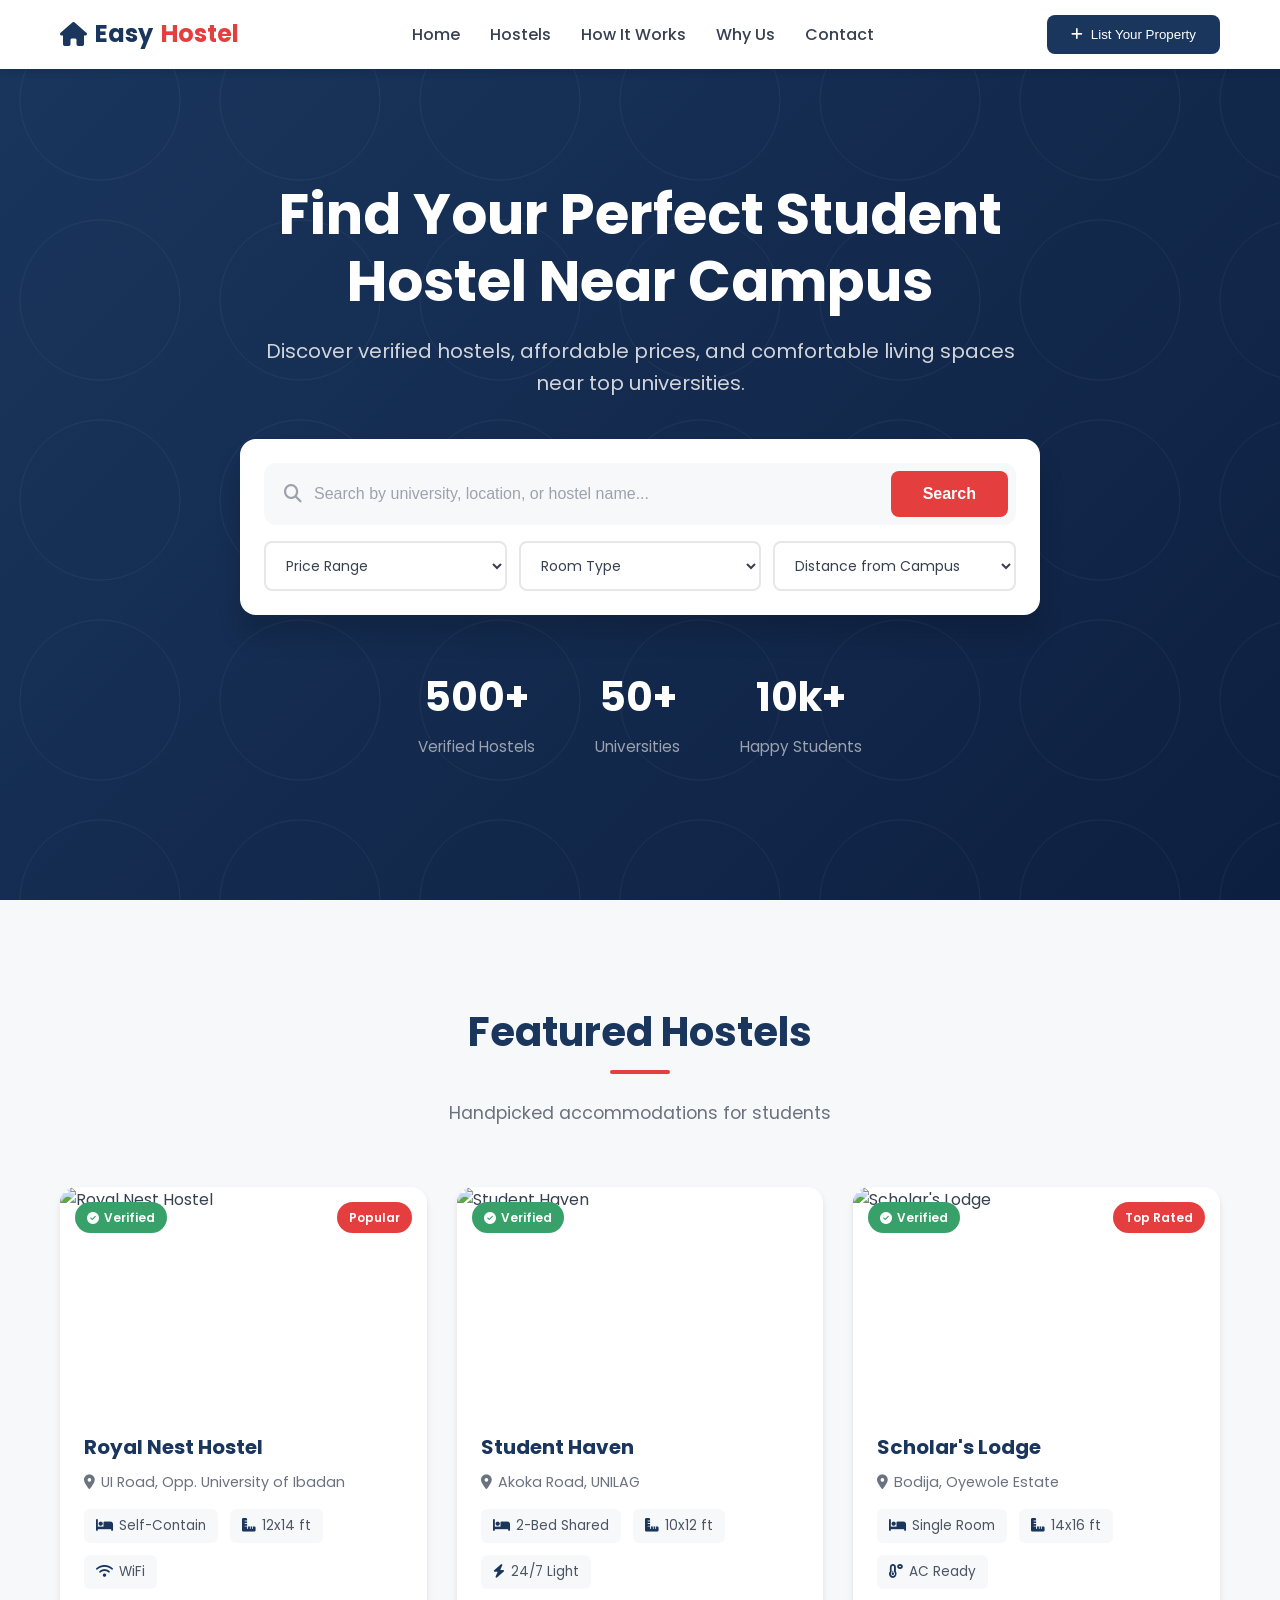
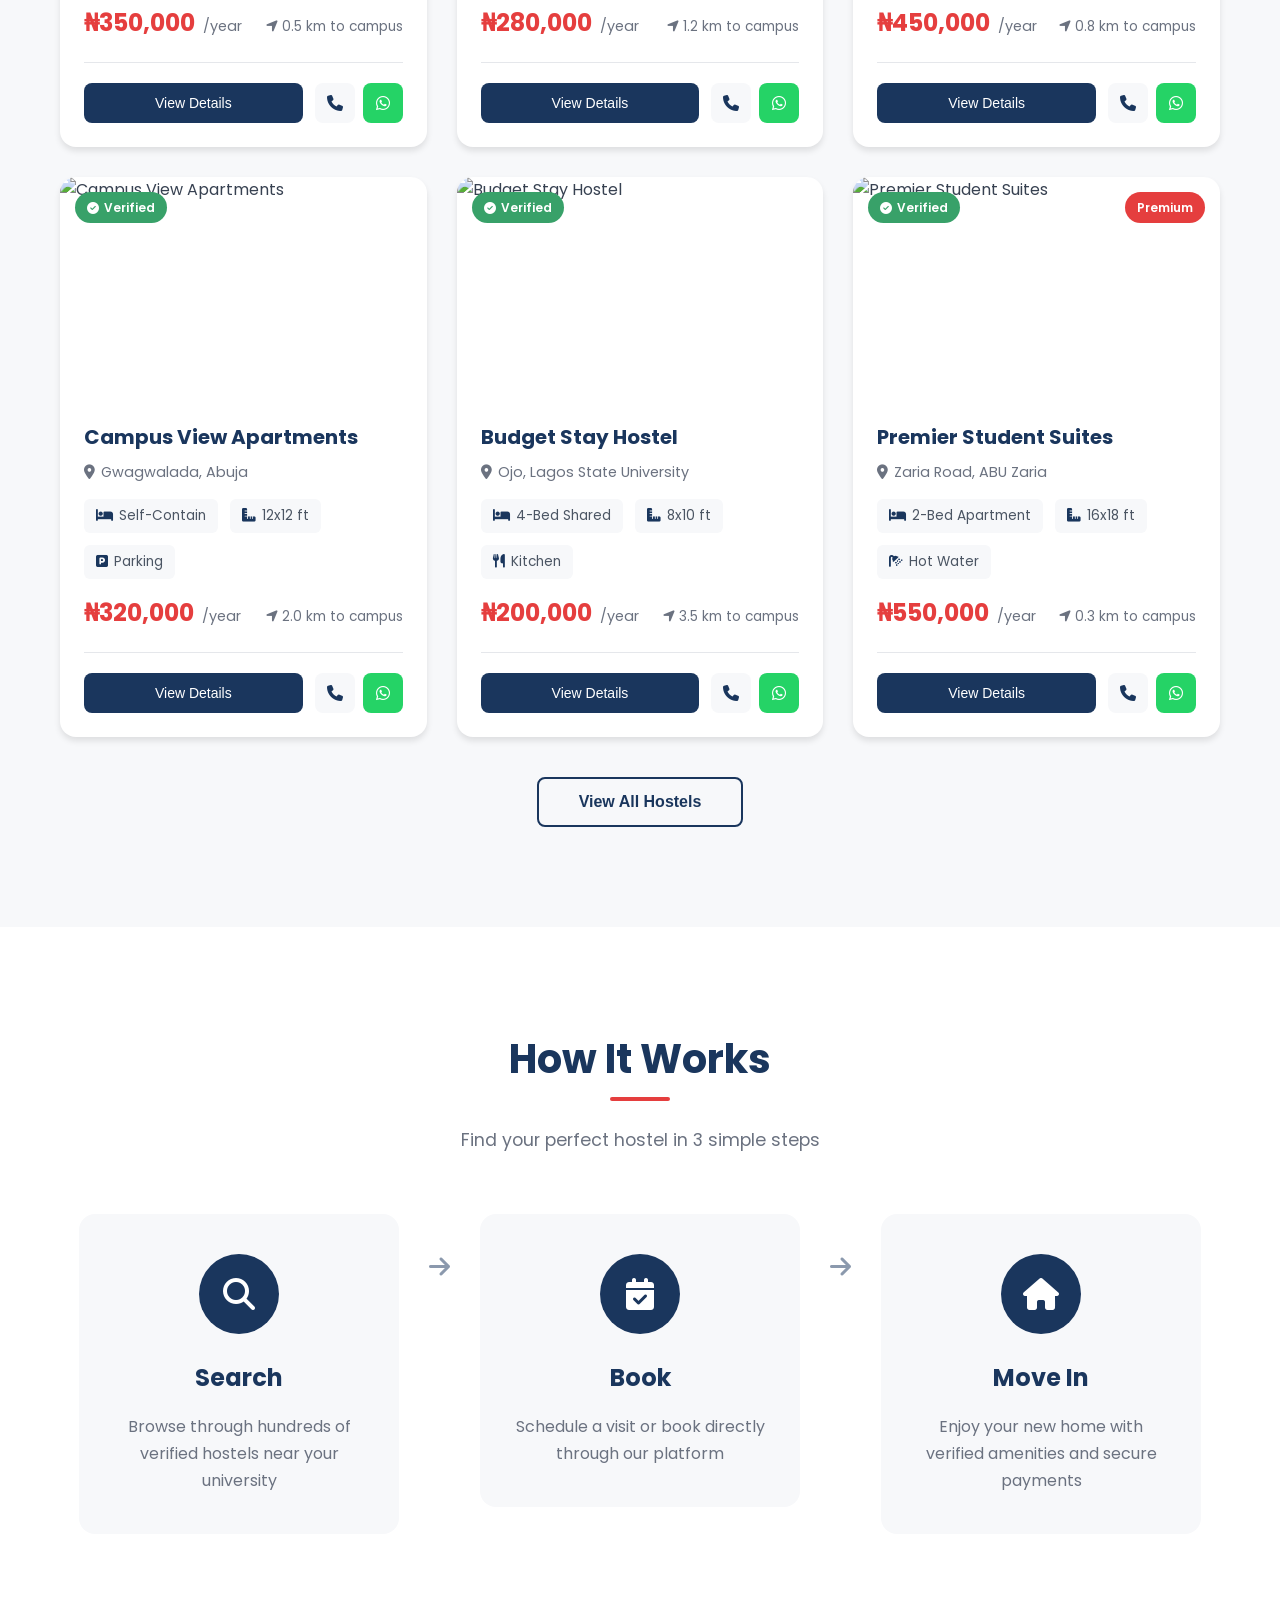
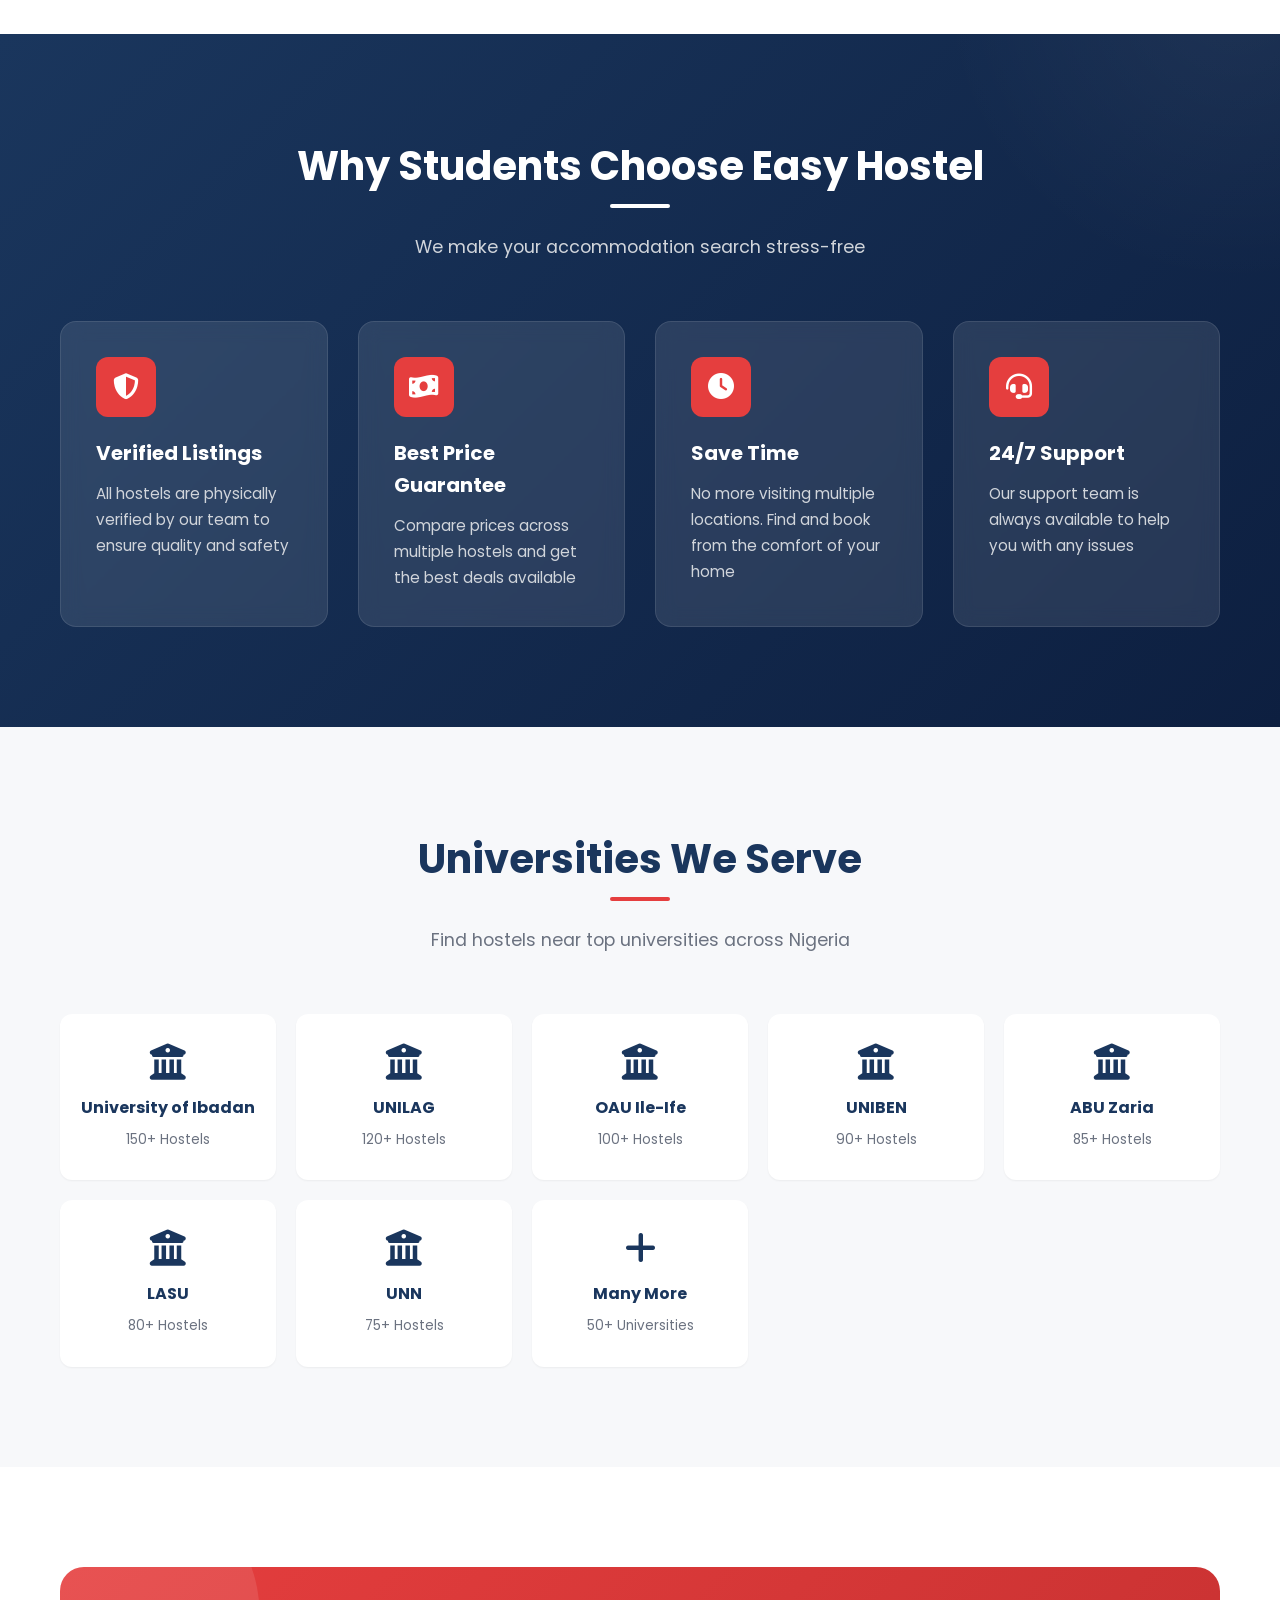
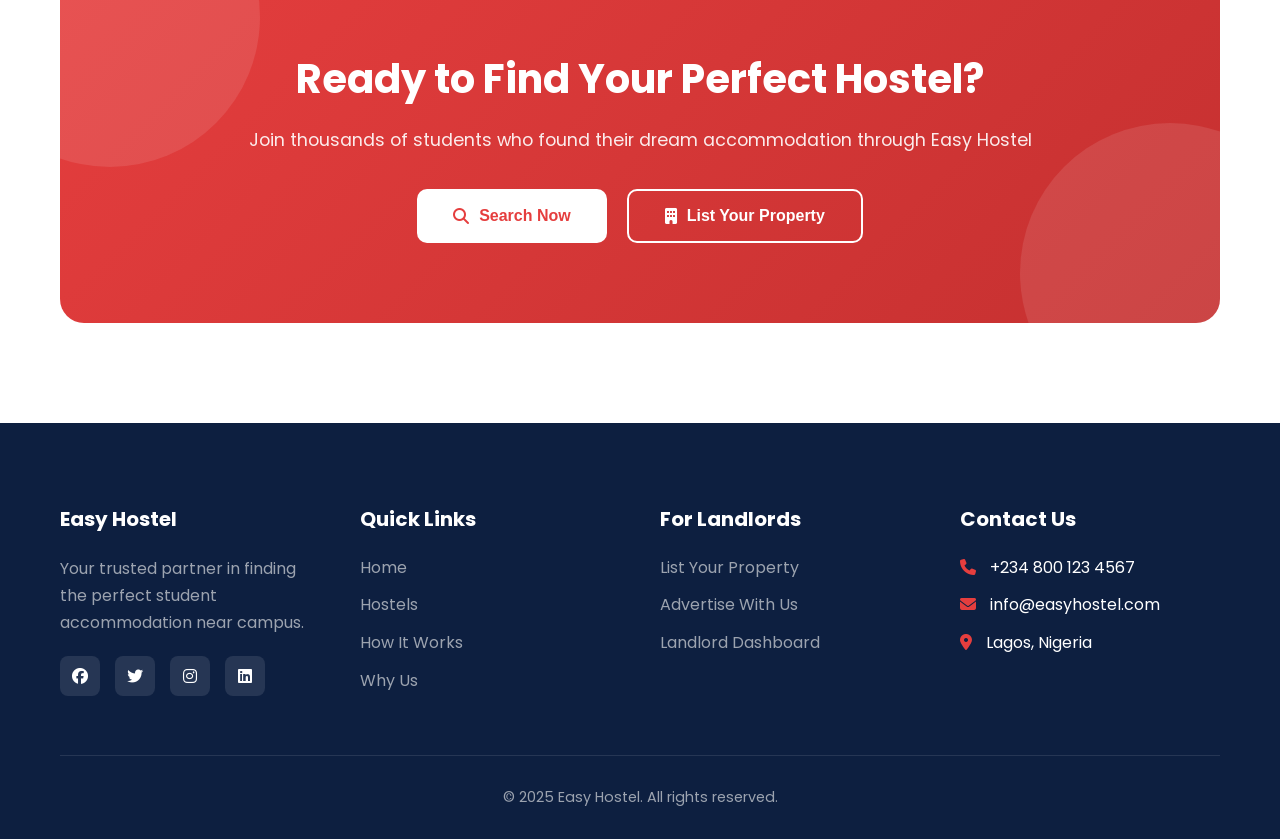
==== commit 6db09afc: "little adjustment" ====
--- a/index.html
+++ b/index.html
@@ -489,7 +489,7 @@
             </div>
             
             <div class="footer-bottom">
-                <p>&copy; 2024 Easy Hostel. All rights reserved.</p>
+                <p>&copy; 2025 Easy Hostel. All rights reserved.</p>
             </div>
         </div>
     </footer>
@@ -598,4 +598,3 @@
     <script src="script.js"></script>
 </body>
 </html>
-
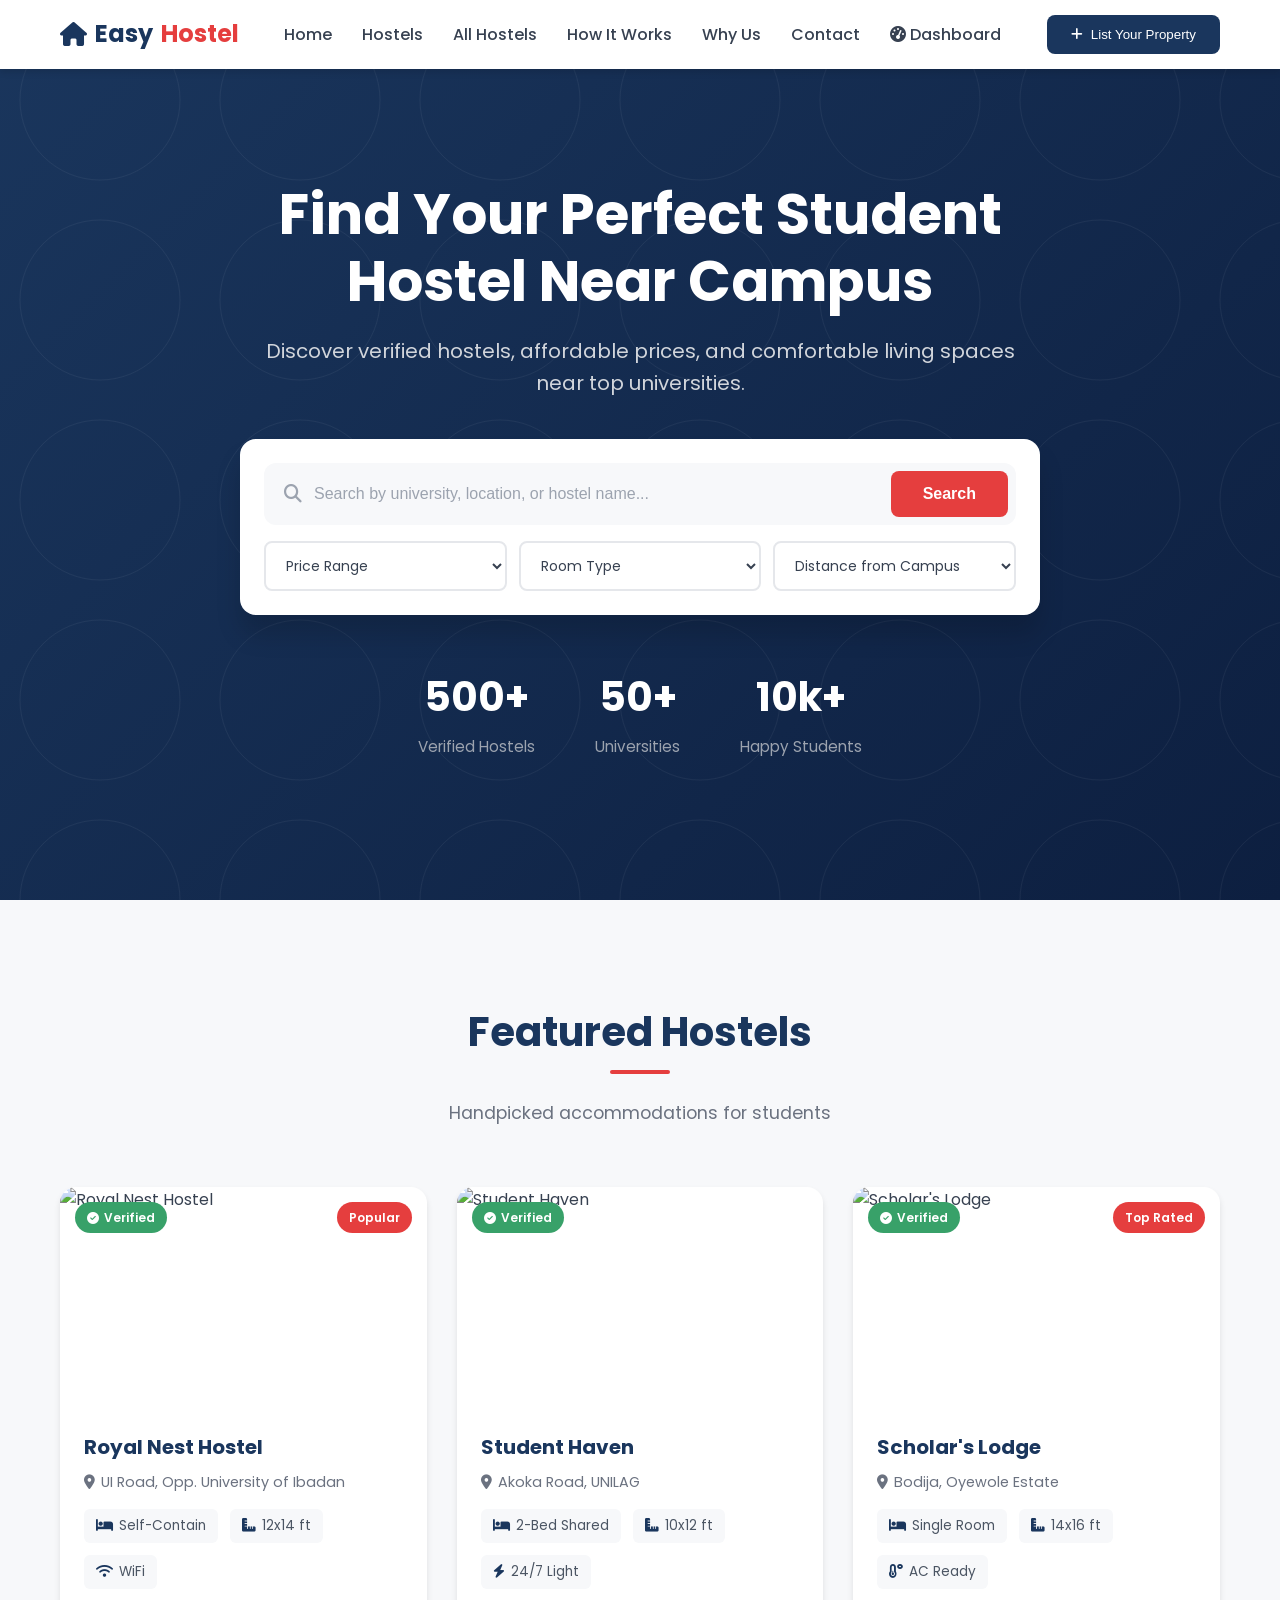
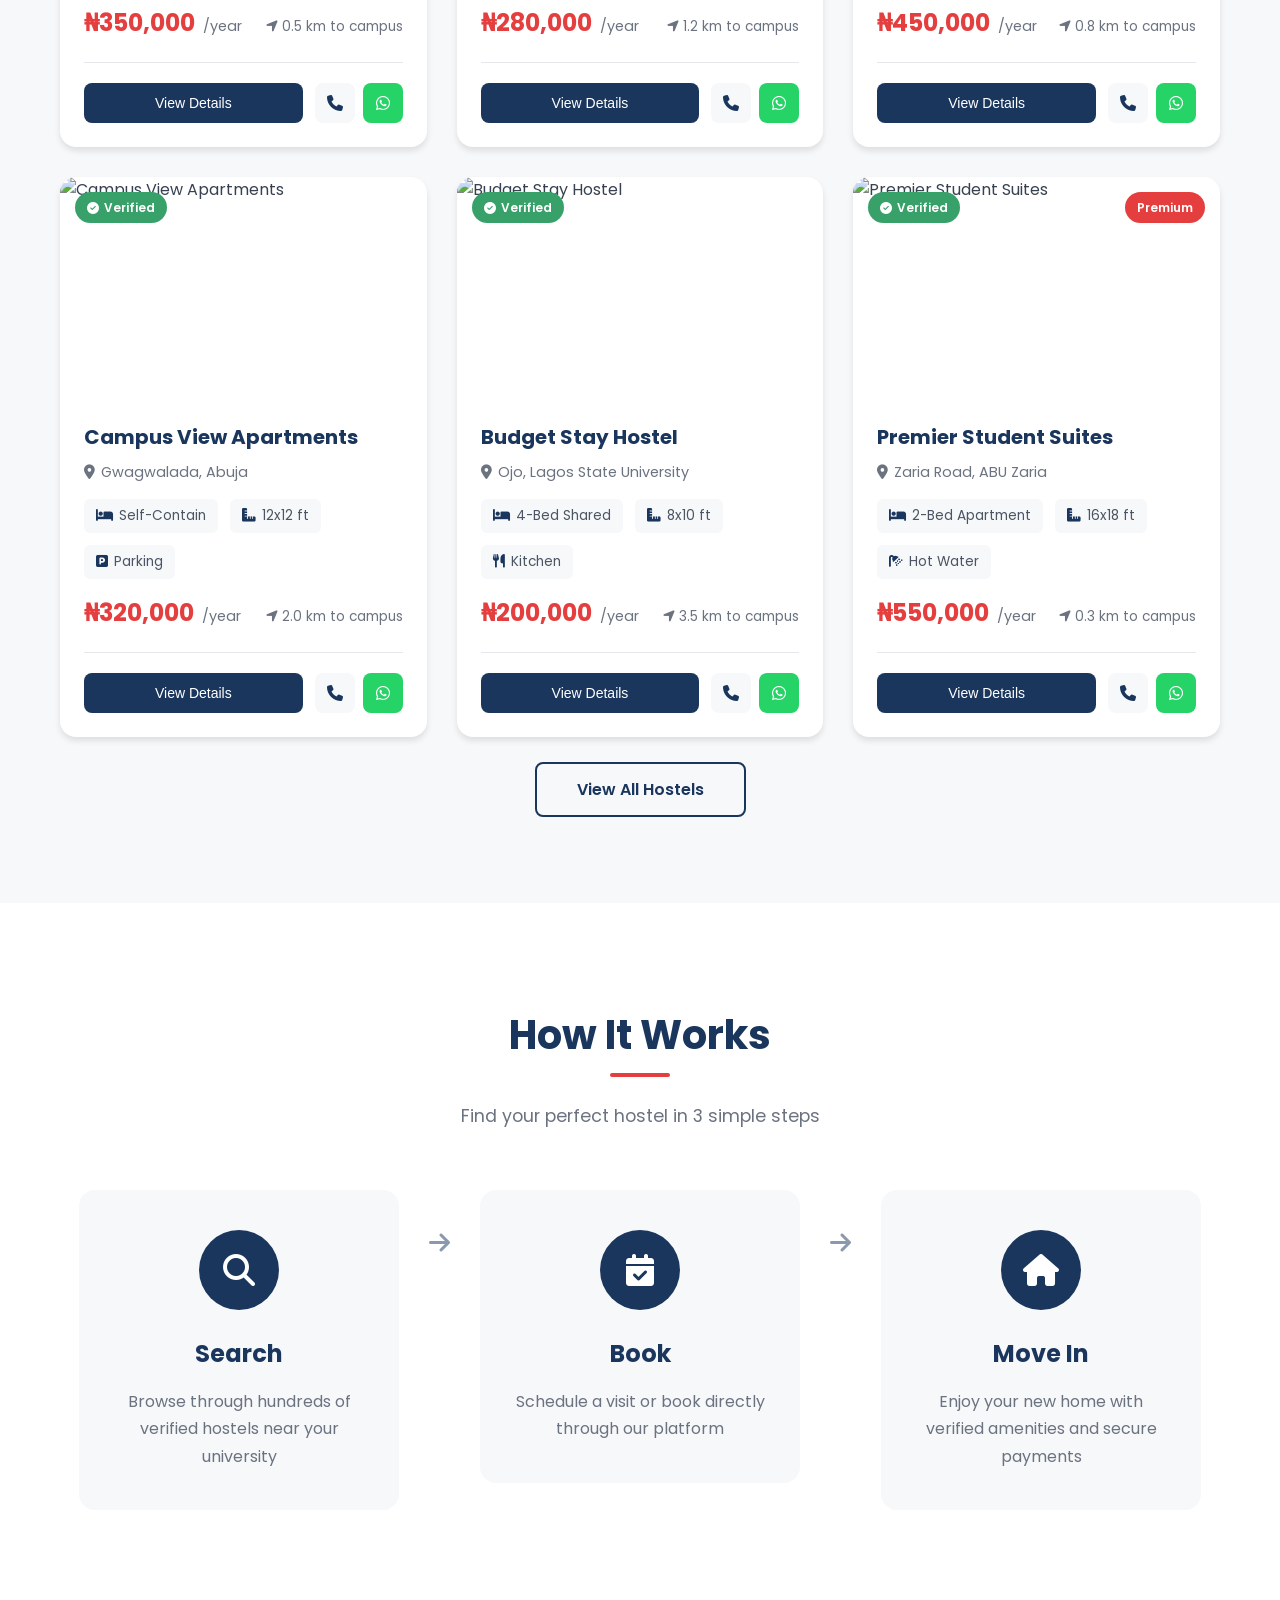
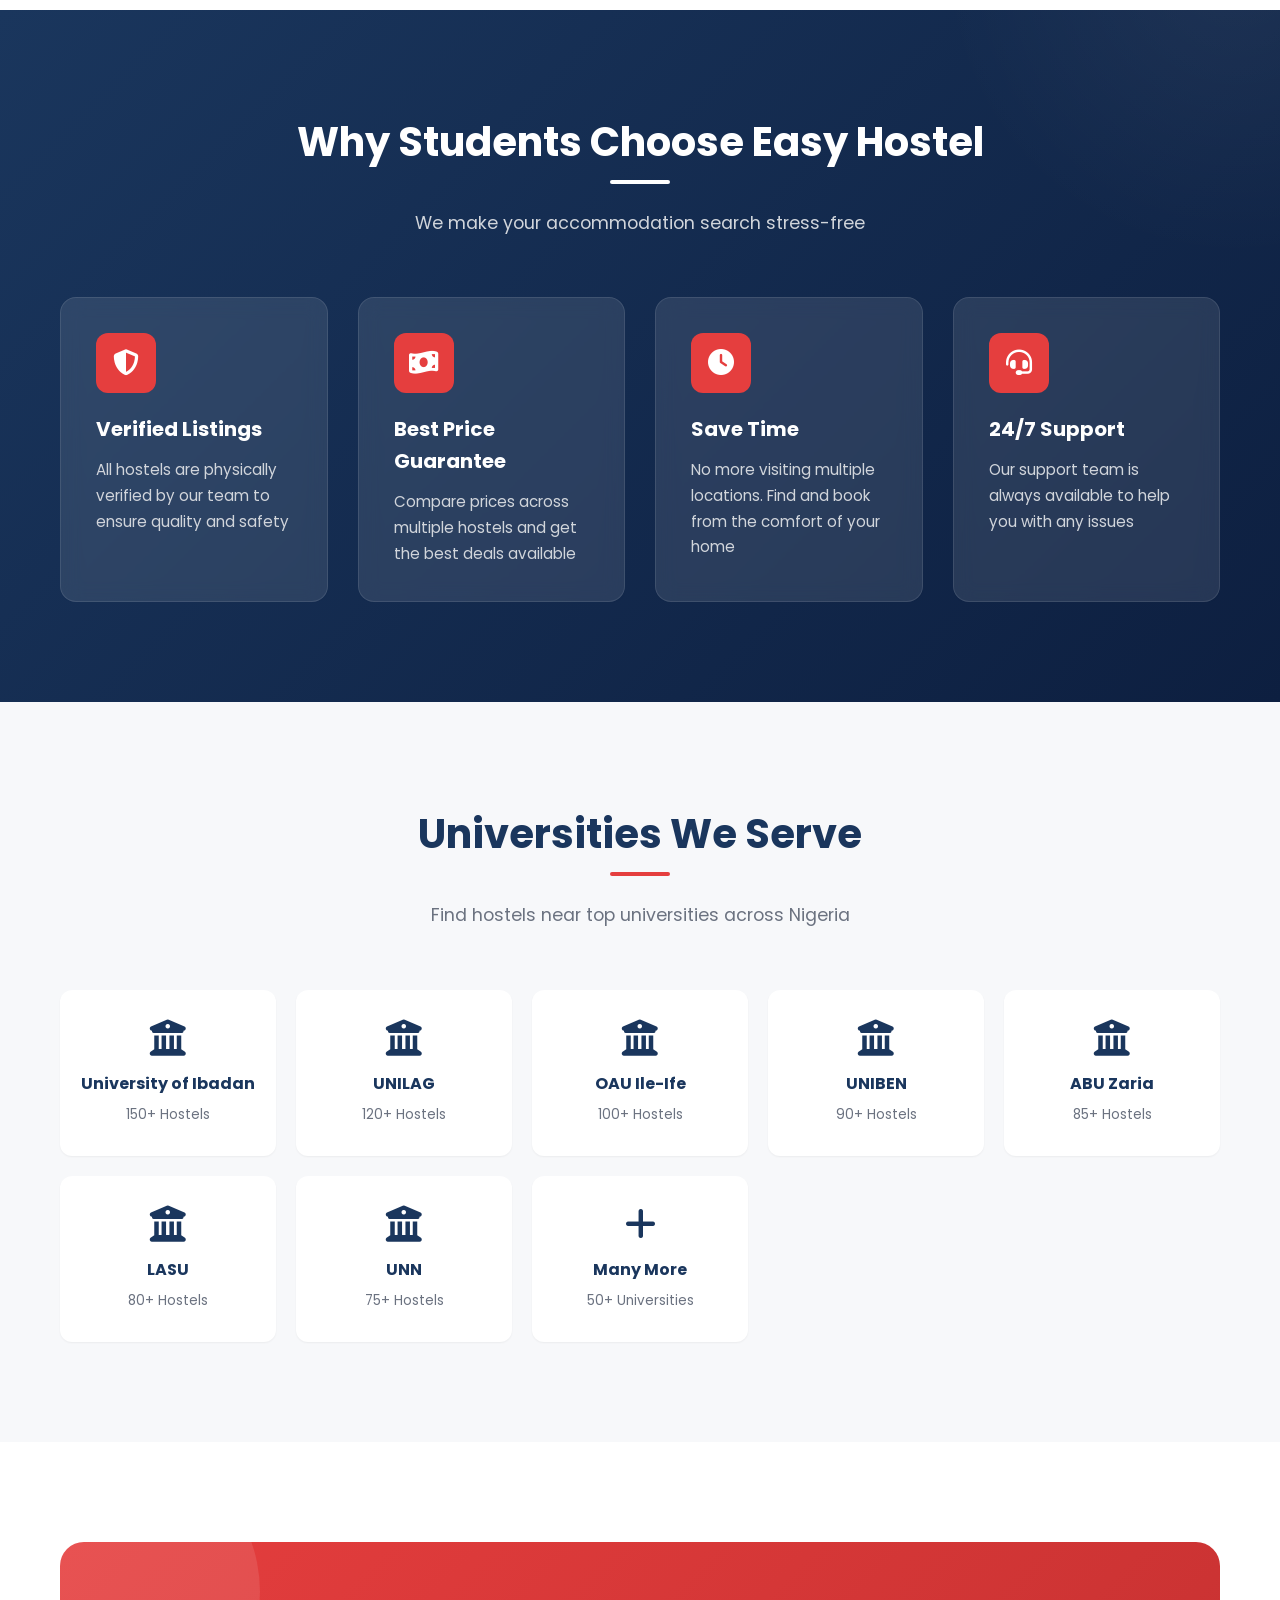
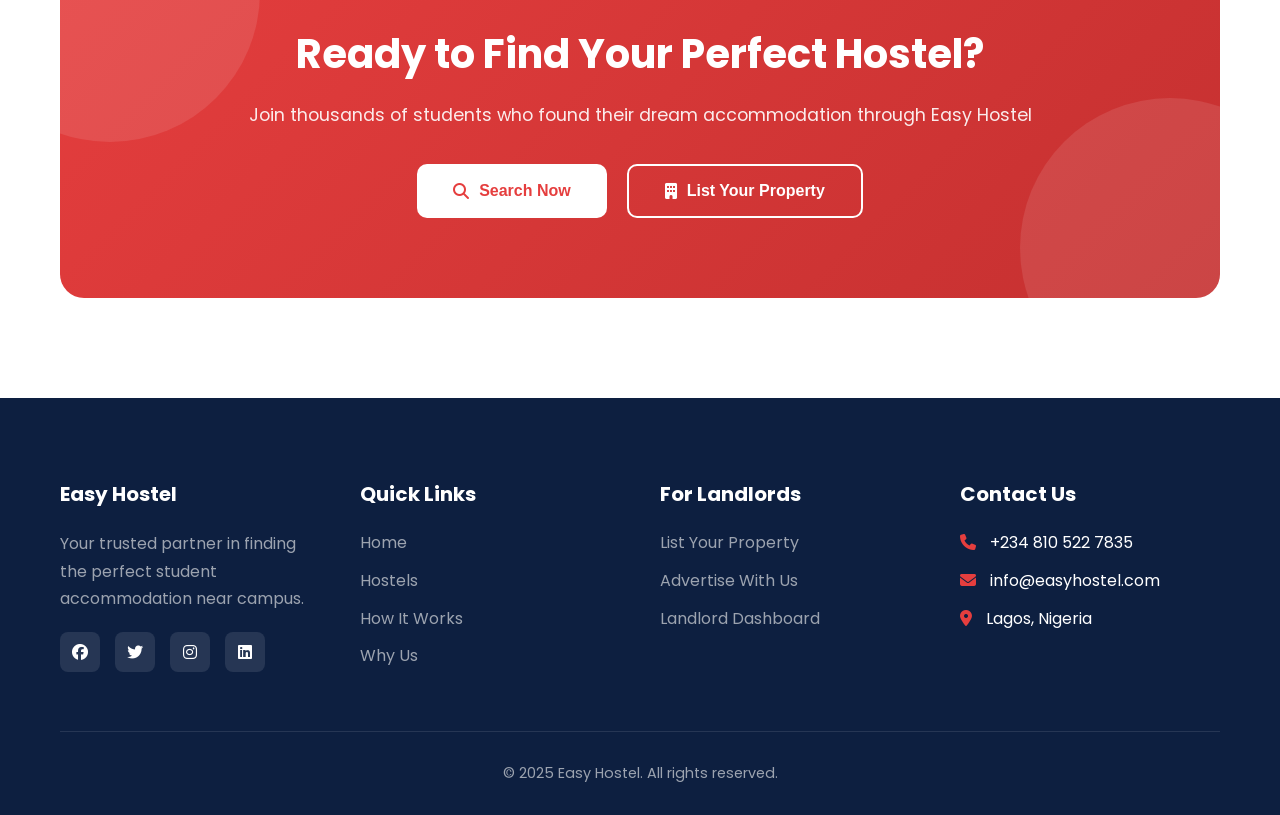
==== commit 818e8d9b: "built the landlord dashboard" ====
--- a/index.html
+++ b/index.html
@@ -17,12 +17,14 @@
             <a href="#" class="logo">
                 <i class="fas fa-home"></i> Easy<span>Hostel</span>
             </a>
-            <ul class="nav-links">
+<ul class="nav-links">
                 <li><a href="#home">Home</a></li>
                 <li><a href="#hostels">Hostels</a></li>
+                <li><a href="all-hostels.html">All Hostels</a></li>
                 <li><a href="#how-it-works">How It Works</a></li>
                 <li><a href="#why-us">Why Us</a></li>
                 <li><a href="#contact">Contact</a></li>
+                <li><a href="landlord-dashboard.html" class="dashboard-link"><i class="fas fa-tachometer-alt"></i> Dashboard</a></li>
             </ul>
             <button class="landlord-btn" onclick="openLandlordModal()">
                 <i class="fas fa-plus"></i> List Your Property
@@ -279,8 +281,8 @@
                 </div>
             </div>
             
-            <div class="view-all-container">
-                <button class="btn-secondary" onclick="showAllHostels()">View All Hostels</button>
+<div class="view-all-container">
+                <a href="all-hostels.html" class="btn-secondary">View All Hostels</a>
             </div>
         </div>
     </section>
@@ -481,7 +483,7 @@
                 <div class="footer-section">
                     <h4>Contact Us</h4>
                     <ul>
-                        <li><i class="fas fa-phone"></i> +234 800 123 4567</li>
+                        <li><i class="fas fa-phone"></i> +234 810 522 7835</li>
                         <li><i class="fas fa-envelope"></i> info@easyhostel.com</li>
                         <li><i class="fas fa-map-marker-alt"></i> Lagos, Nigeria</li>
                     </ul>
--- a/styles.css
+++ b/styles.css
@@ -1472,3 +1472,144 @@
     display: none;
 }
 
+/* ========================================
+   Responsive All Hostels
+======================================== */
+
+/* ========================================
+   Landlord Dashboard Styles
+======================================== */
+
+.dashboard-layout {
+    display: flex;
+    min-height: 100vh;
+}
+
+.dashboard-sidebar {
+    width: 260px;
+    background: var(--white);
+    border-right: 1px solid var(--gray-200);
+    position: fixed;
+    height: 100vh;
+    display: flex;
+    flex-direction: column;
+    z-index: 100;
+    transition: var(--transition);
+}
+
+.dashboard-sidebar-header {
+    padding: 20px;
+    border-bottom: 1px solid var(--gray-200);
+    display: flex;
+    align-items: center;
+    justify-content: space-between;
+}
+
+.dashboard-sidebar-header .logo {
+    font-size: 20px;
+}
+
+.landlord-badge-small {
+    background: var(--primary-color);
+    color: var(--white);
+    padding: 4px 10px;
+    border-radius: 20px;
+    font-size: 11px;
+    font-weight: 600;
+}
+
+.dashboard-sidebar-nav {
+    flex: 1;
+    overflow-y: auto;
+    padding: 20px 0;
+}
+
+.dashboard-nav-section {
+    margin-bottom: 25px;
+}
+
+.dashboard-nav-section-title {
+    display: block;
+    padding: 0 20px;
+    margin-bottom: 10px;
+    font-size: 11px;
+    text-transform: uppercase;
+    color: var(--gray-400);
+    font-weight: 600;
+    letter-spacing: 1px;
+}
+
+.dashboard-nav-item {
+    display: flex;
+    align-items: center;
+    padding: 12px 20px;
+    color: var(--gray-600);
+    transition: var(--transition);
+    gap: 12px;
+    position: relative;
+    cursor: pointer;
+}
+
+.dashboard-nav-item:hover {
+    background: var(--light-gray);
+    color: var(--primary-color);
+}
+
+.dashboard-nav-item.active {
+    background: rgba(26, 54, 93, 0.1);
+    color: var(--primary-color);
+    font-weight: 500;
+}
+
+.dashboard-nav-item.active::before {
+    content: '';
+    position: absolute;
+    left: 0;
+    top: 0;
+    bottom: 0;
+    width: 3px;
+    background: var(--primary-color);
+}
+
+.dashboard-nav-item .badge {
+    margin-left: auto;
+    background: var(--secondary-color);
+    color: var(--white);
+    padding: 2px 8px;
+    border-radius: 10px;
+    font-size: 11px;
+    font-weight: 600;
+}
+
+.dashboard-sidebar-footer {
+    padding: 20px;
+    border-top: 1px solid var(--gray-200);
+}
+
+.dashboard-logout-btn {
+    display: flex;
+    align-items: center;
+    gap: 10px;
+    color: var(--gray-600);
+    padding: 12px;
+    border-radius: 8px;
+    transition: var(--transition);
+    text-decoration: none;
+}
+
+.dashboard-logout-btn:hover {
+    background: var(--light-gray);
+    color: var(--secondary-color);
+}
+
+/* Dashboard Responsive */
+@media (max-width: 992px) {
+    .dashboard-sidebar {
+        transform: translateX(-100%);
+    }
+    
+    .dashboard-sidebar.active {
+        transform: translateX(0);
+    }
+}
+
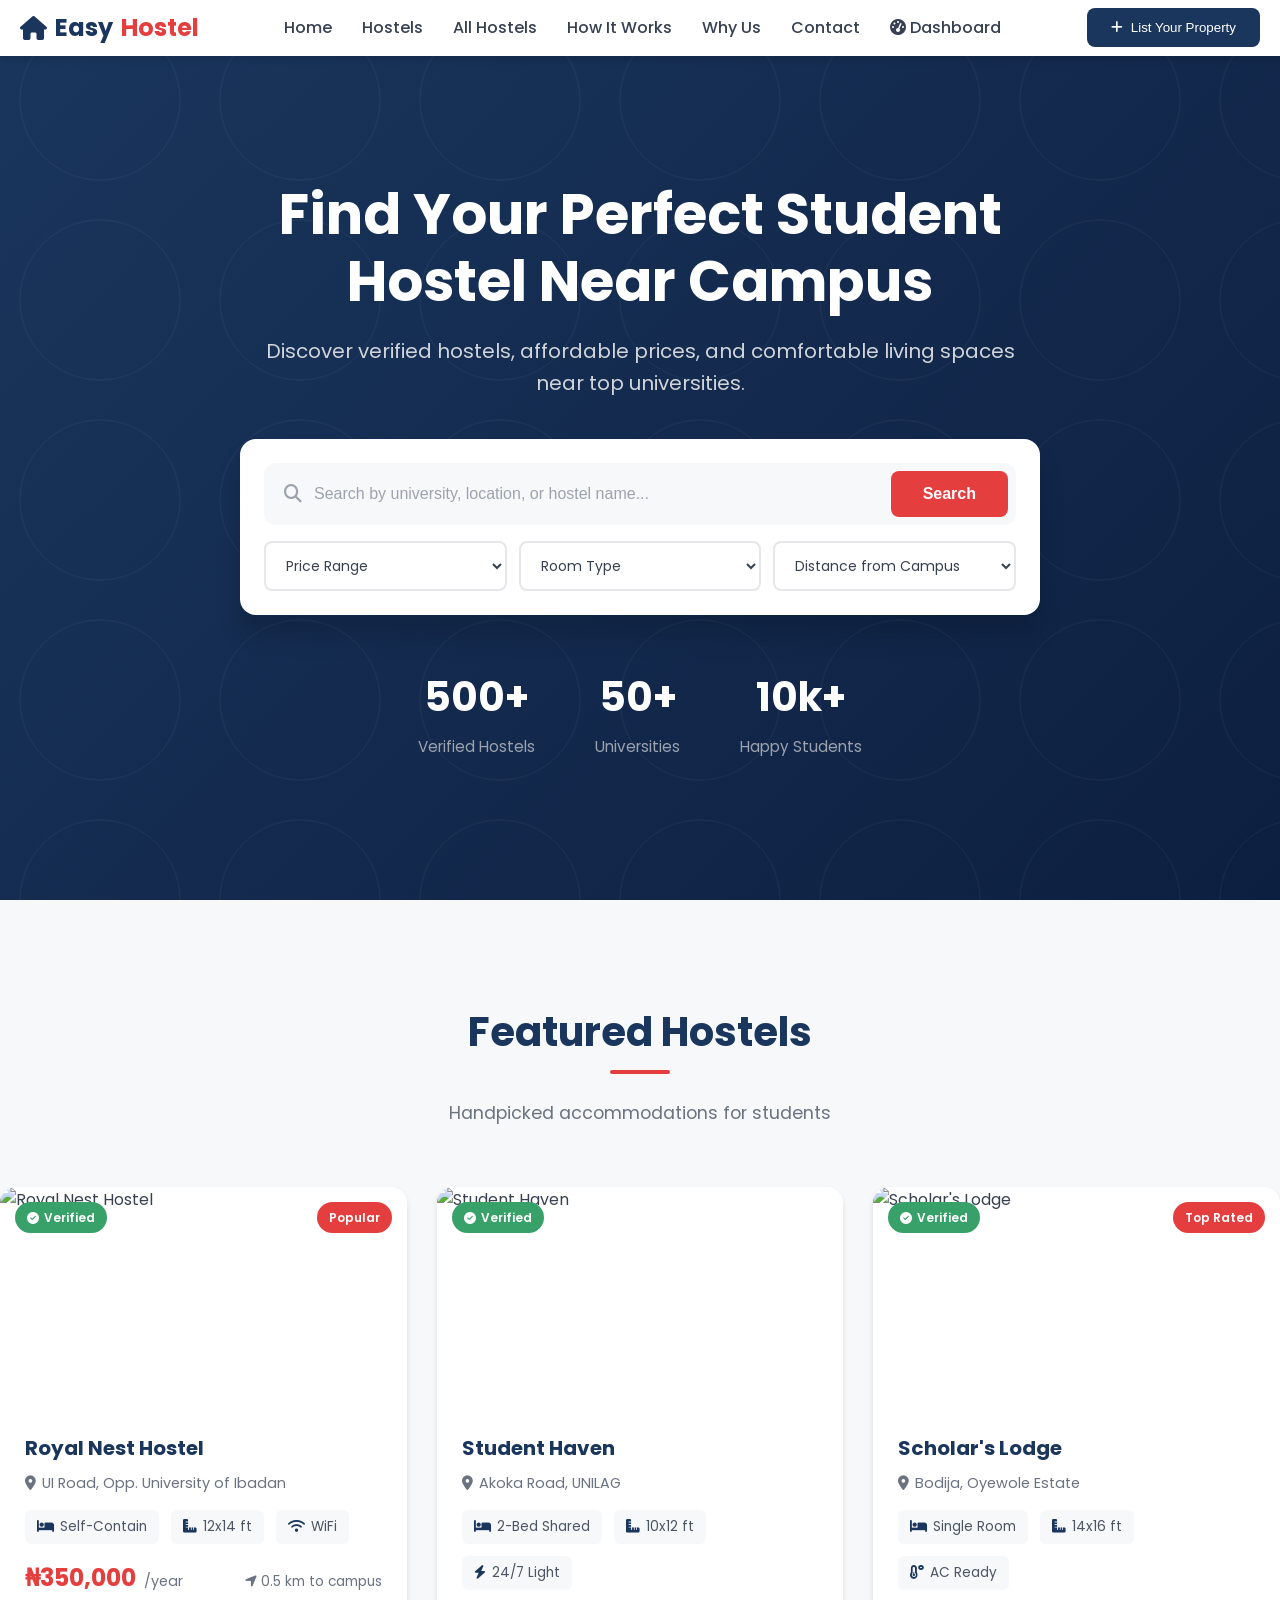
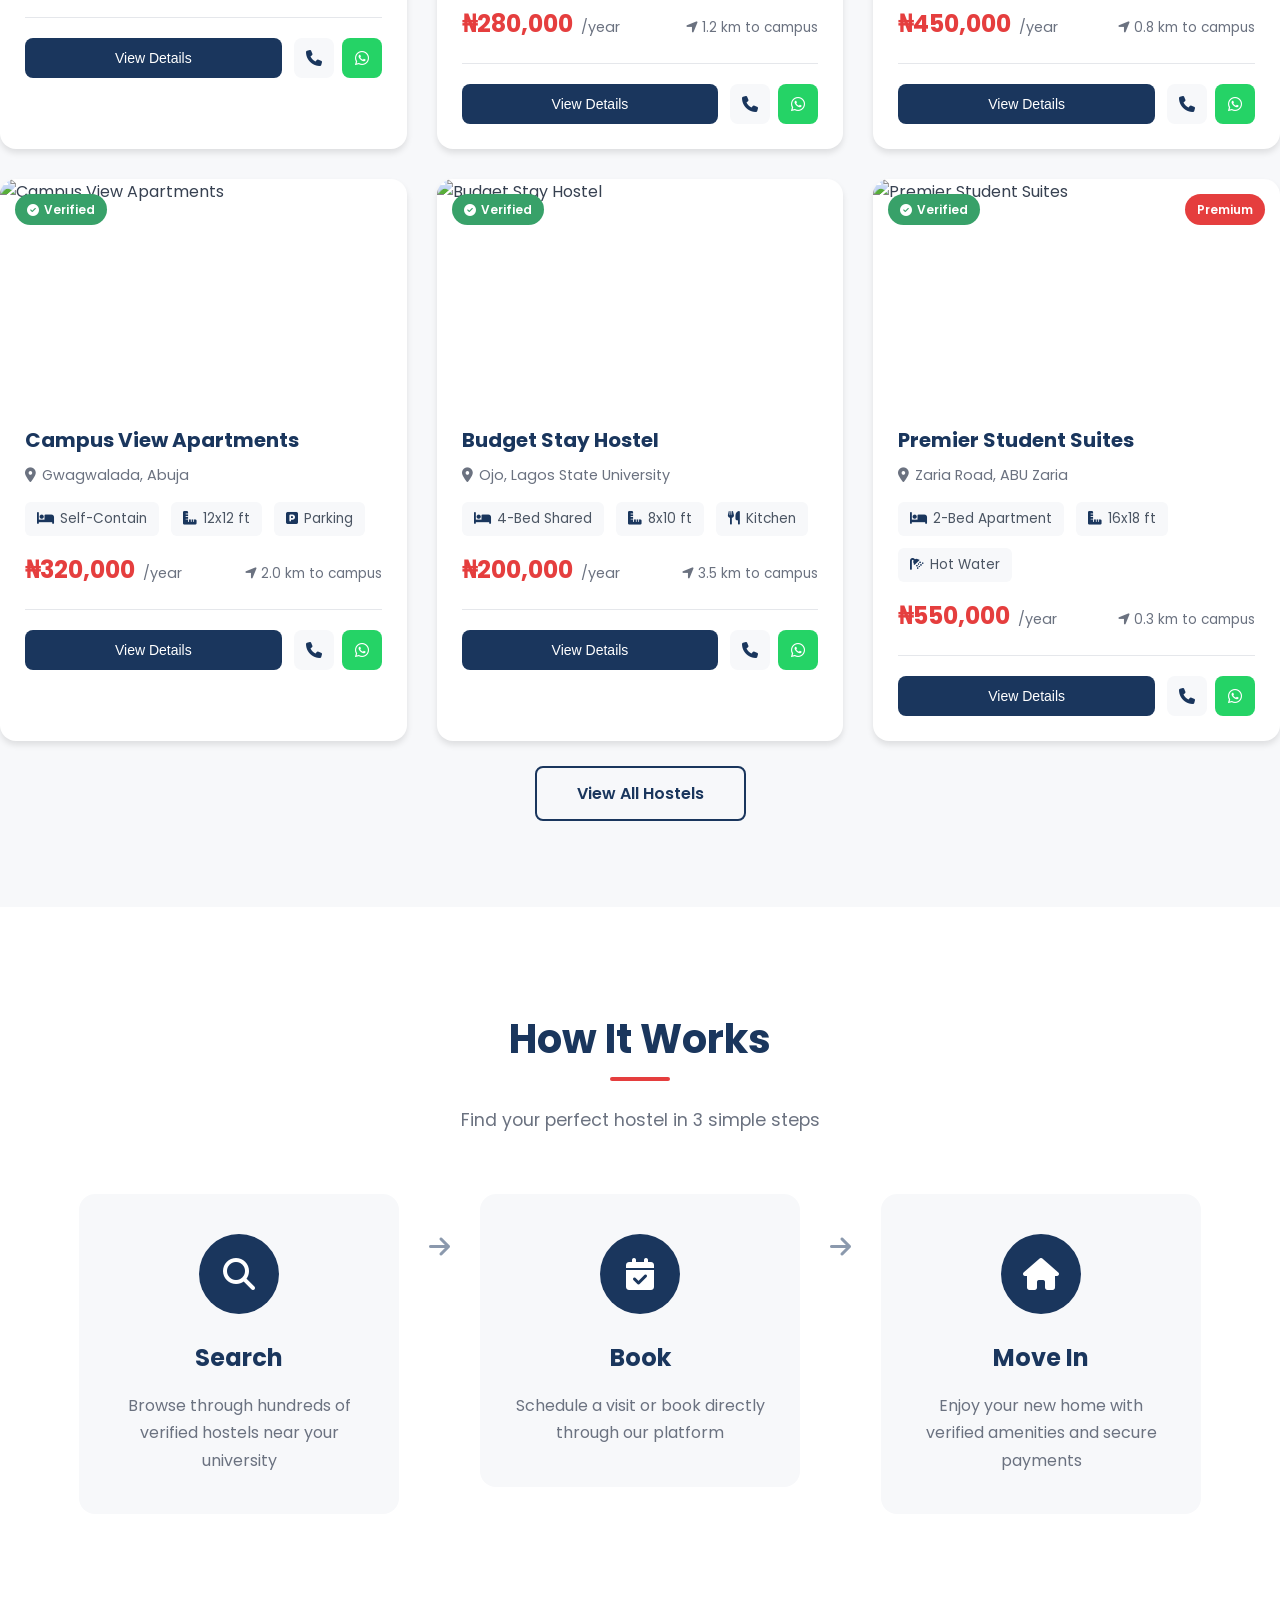
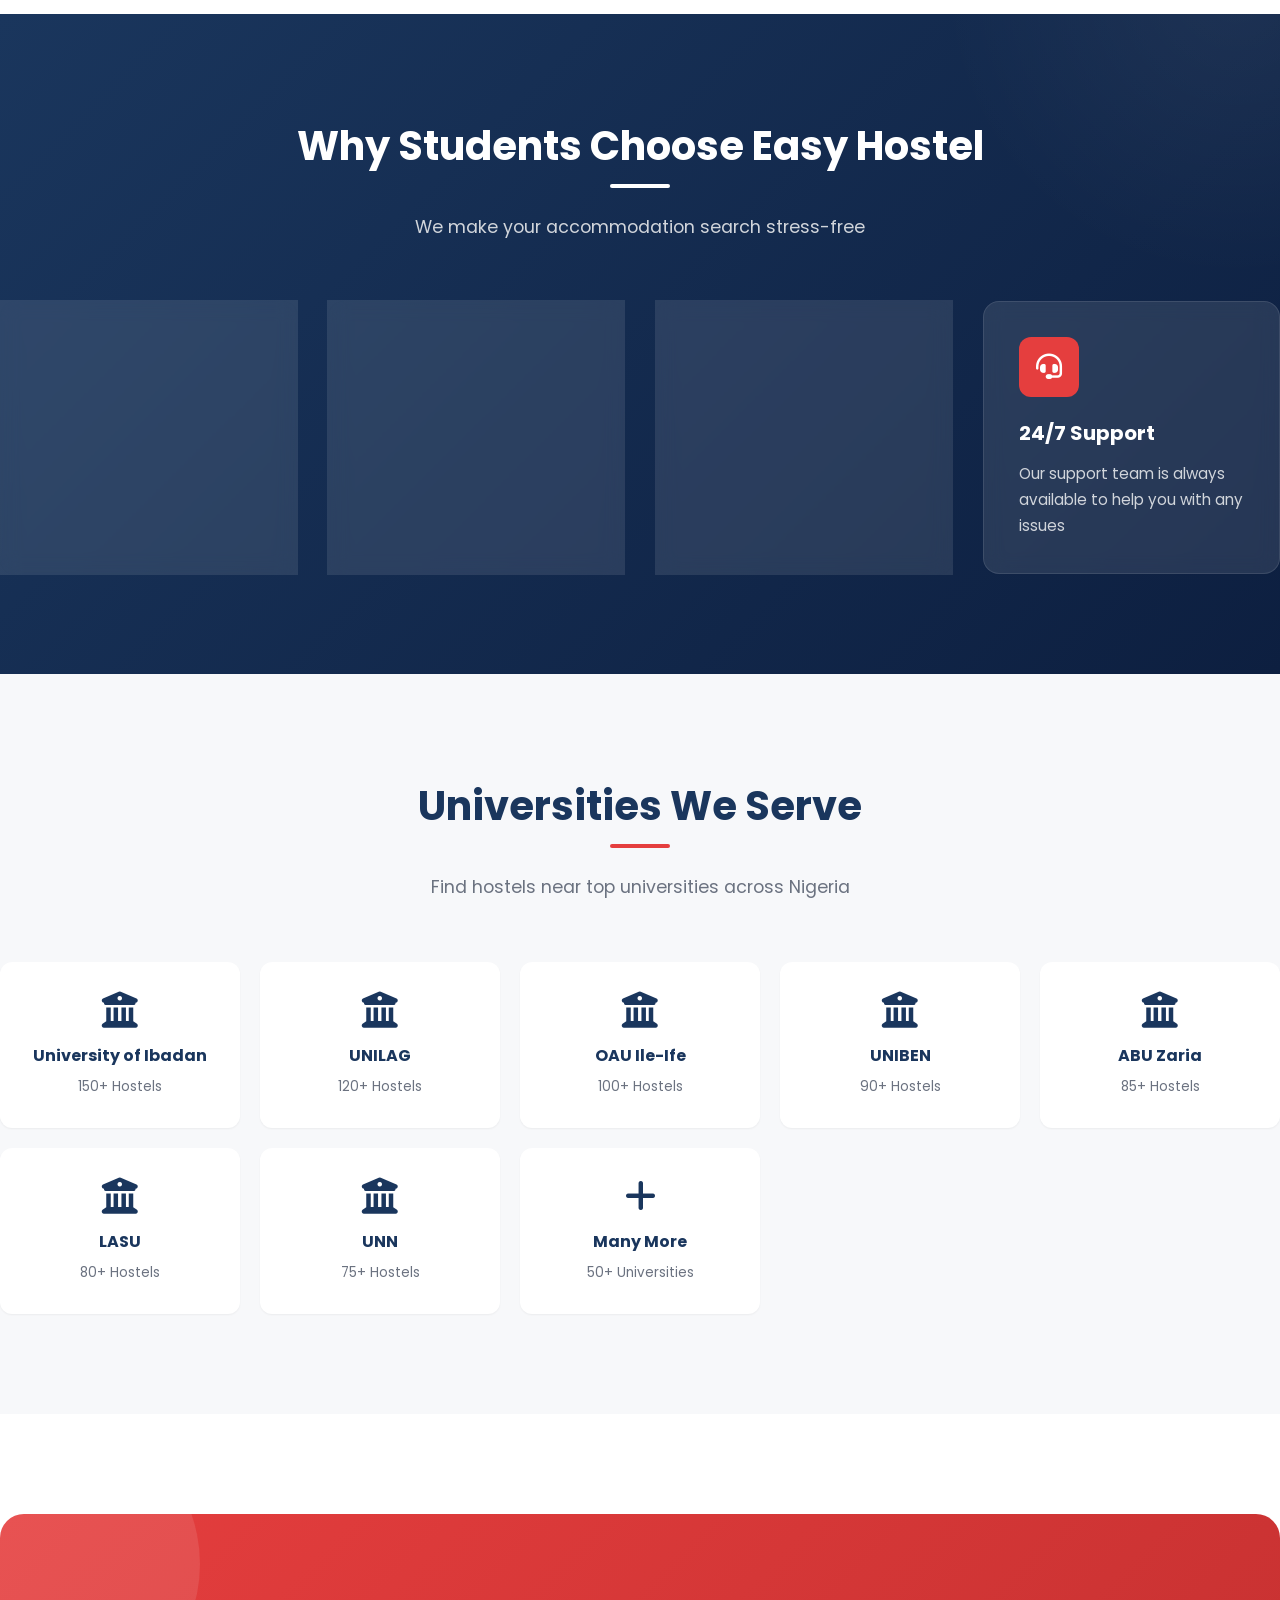
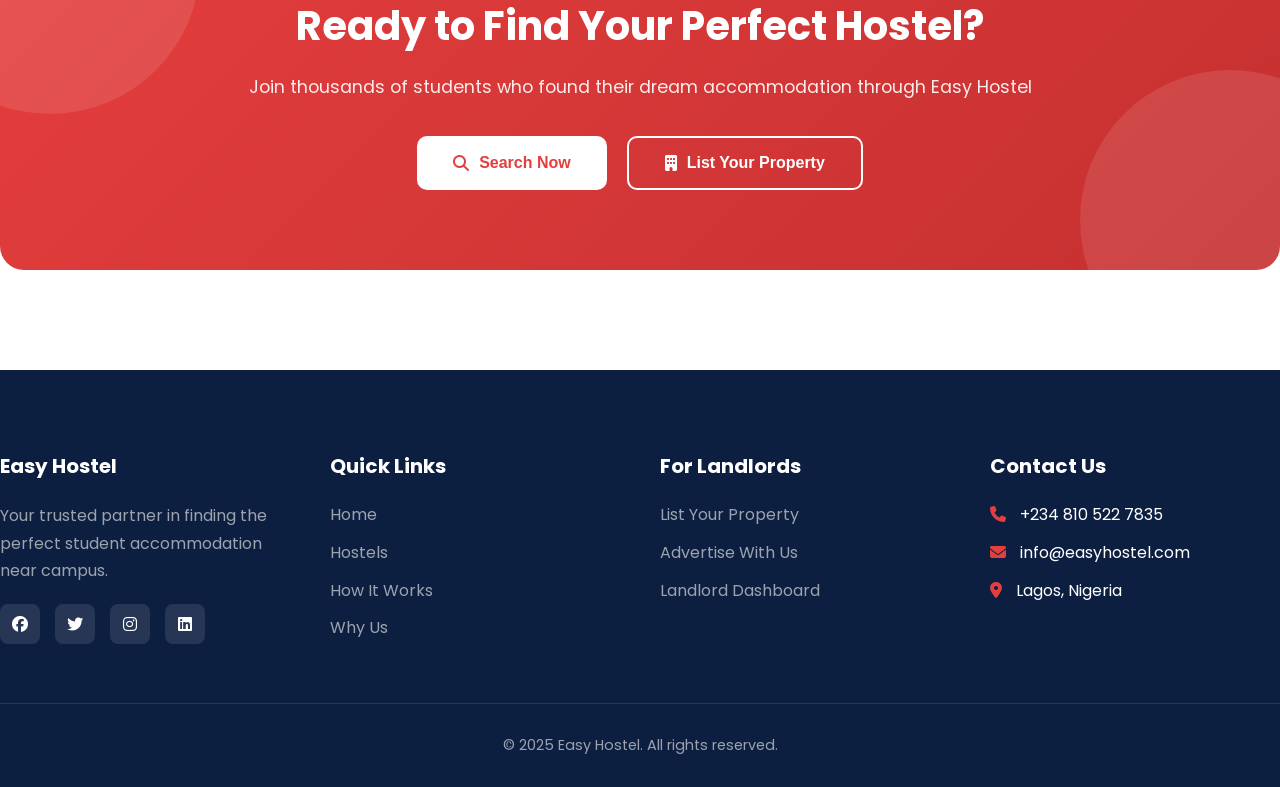
==== commit 3356c012: "done with the landlord dashbord" ====
--- a/index.html
+++ b/index.html
@@ -1,602 +1,945 @@
-<!DOCTYPE html>
+<!doctype html>
 <html lang="en">
-<head>
-    <meta charset="UTF-8">
-    <meta name="viewport" content="width=device-width, initial-scale=1.0">
+  <head>
+    <meta charset="UTF-8" />
+    <meta name="viewport" content="width=device-width, initial-scale=1.0" />
     <title>Easy Hostel - Find Your Perfect Student Accommodation</title>
-    <link rel="stylesheet" href="styles.css">
-    <link rel="preconnect" href="https://fonts.googleapis.com">
-    <link rel="preconnect" href="https://fonts.gstatic.com" crossorigin>
-    <link href="https://fonts.googleapis.com/css2?family=Poppins:wght@300;400;500;600;700&display=swap" rel="stylesheet">
-    <link rel="stylesheet" href="https://cdnjs.cloudflare.com/ajax/libs/font-awesome/6.4.0/css/all.min.css">
-</head>
-<body>
+    <link rel="stylesheet" href="styles.css" />
+    <link rel="preconnect" href="https://fonts.googleapis.com" />
+    <link rel="preconnect" href="https://fonts.gstatic.com" crossorigin />
+    <link
+      href="https://fonts.googleapis.com/css2?family=Poppins:wght@300;400;500;600;700&display=swap"
+      rel="stylesheet"
+    />
+    <link
+      rel="stylesheet"
+      href="https://cdnjs.cloudflare.com/ajax/libs/font-awesome/6.4.0/css/all.min.css"
+    />
+  </head>
+  <body>
     <!-- Navigation -->
     <nav class="navbar">
-        <div class="container">
-            <a href="#" class="logo">
-                <i class="fas fa-home"></i> Easy<span>Hostel</span>
+      <div class="container">
+        <a href="" class="logo">
+          <i class="fas fa-home"></i> Easy<span>Hostel</span>
+        </a>
+        <ul class="nav-links">
+          <li><a href="#home">Home</a></li>
+          <li><a href="#hostels">Hostels</a></li>
+          <li><a href="all-hostels.html">All Hostels</a></li>
+          <li><a href="#how-it-works">How It Works</a></li>
+          <li><a href="#why-us">Why Us</a></li>
+          <li><a href="#contact">Contact</a></li>
+          <li>
+            <a href="landlord-dashboard.html" class="dashboard-link">
+              <i class="fas fa-tachometer-alt"></i> Dashboard
             </a>
-<ul class="nav-links">
-                <li><a href="#home">Home</a></li>
-                <li><a href="#hostels">Hostels</a></li>
-                <li><a href="all-hostels.html">All Hostels</a></li>
-                <li><a href="#how-it-works">How It Works</a></li>
-                <li><a href="#why-us">Why Us</a></li>
-                <li><a href="#contact">Contact</a></li>
-                <li><a href="landlord-dashboard.html" class="dashboard-link"><i class="fas fa-tachometer-alt"></i> Dashboard</a></li>
-            </ul>
-            <button class="landlord-btn" onclick="openLandlordModal()">
-                <i class="fas fa-plus"></i> List Your Property
-            </button>
-            <div class="hamburger">
-                <span></span>
-                <span></span>
-                <span></span>
-            </div>
-        </div>
+          </li>
+        </ul>
+        <button class="landlord-btn" onclick="openLandlordModal()">
+          <i class="fas fa-plus"></i>List Your Property
+        </button>
+        <div class="hamburger">
+          <span></span>
+          <span></span>
+          <span></span>
+        </div>
+
+        <div class="nav-overlay"></div>
+
+        <!-- Mobile Navigation Menu (clean, single structure) -->
+        <ul class="mobile-nav">
+          <li>
+            <a href="#hostels" class="mobile-nav-link">
+              Hostels
+            </a>
+          </li>
+          <li>
+            <a href="all-hostels.html" class="mobile-nav-link">
+              All Hostels
+            </a>
+          </li>
+          <li>
+            <a href="#how-it-works" class="mobile-nav-link">
+              How It Works
+            </a>
+          </li>
+          <li>
+            <a href="#why-us" class="mobile-nav-link">
+              Why Us
+            </a>
+          </li>
+          <li>
+            <a href="#contact" class="mobile-nav-link">
+              Contact
+            </a>
+          </li>
+          <li>
+            <a href="landlord-dashboard.html" class="mobile-nav-link dashboard-link">
+              <i class="fas fa-tachometer-alt"></i> Dashboard
+            </a>
+          </li>
+          <li>
+            <a href="#" class="mobile-nav-link landlord-mobile-btn" onclick="openLandlordModal(); closeMobileMenu();">
+              <i class="fas fa-plus"></i> List Property
+            </a>
+          </li>
+        </ul>
+      </div>
     </nav>
 
     <!-- Hero Section -->
     <section id="home" class="hero">
-        <div class="hero-content">
-            <h1>Find Your Perfect Student Hostel Near Campus</h1>
-            <p>Discover verified hostels, affordable prices, and comfortable living spaces near top universities.</p>
-            
-            <!-- Search Bar -->
-            <div class="search-container">
-                <div class="search-box">
-                    <i class="fas fa-search"></i>
-                    <input type="text" id="searchInput" placeholder="Search by university, location, or hostel name...">
-                    <button class="search-btn" onclick="handleSearch()">Search</button>
-                </div>
-                
-                <!-- Filter Options -->
-                <div class="filter-options">
-                    <select id="priceFilter" onchange="filterHostels()">
-                        <option value="">Price Range</option>
-                        <option value="0-300">Under ₦300k</option>
-                        <option value="300-500">₦300k - ₦500k</option>
-                        <option value="500-800">₦500k - ₦800k</option>
-                        <option value="800+">₦800k+</option>
-                    </select>
-                    <select id="roomTypeFilter" onchange="filterHostels()">
-                        <option value="">Room Type</option>
-                        <option value="single">Single Room</option>
-                        <option value="shared">Shared Room</option>
-                        <option value="self-contain">Self-Contain</option>
-                        <option value="apartment">Apartment</option>
-                    </select>
-                    <select id="distanceFilter" onchange="filterHostels()">
-                        <option value="">Distance from Campus</option>
-                        <option value="0-1">0-1 km</option>
-                        <option value="1-3">1-3 km</option>
-                        <option value="3-5">3-5 km</option>
-                        <option value="5+">5+ km</option>
-                    </select>
-                </div>
-            </div>
-            
-            <div class="hero-stats">
-                <div class="stat">
-                    <span class="stat-number">500+</span>
-                    <span class="stat-label">Verified Hostels</span>
-                </div>
-                <div class="stat">
-                    <span class="stat-number">50+</span>
-                    <span class="stat-label">Universities</span>
-                </div>
-                <div class="stat">
-                    <span class="stat-number">10k+</span>
-                    <span class="stat-label">Happy Students</span>
-                </div>
-            </div>
-        </div>
+      <div class="hero-content">
+        <h1>Find Your Perfect Student Hostel Near Campus</h1>
+        <p>
+          Discover verified hostels, affordable prices, and comfortable living
+          spaces near top universities.
+        </p>
+
+        <!-- Search Bar -->
+        <div class="search-container">
+          <div class="search-box">
+            <i class="fas fa-search"></i>
+            <input
+              type="text"
+              id="searchInput"
+              placeholder="Search by university, location, or hostel name..."
+            />
+            <button class="search-btn" onclick="handleSearch()">Search</button>
+          </div>
+
+          <!-- Filter Options -->
+          <div class="filter-options">
+            <select id="priceFilter" onchange="filterHostels()">
+              <option value="">Price Range</option>
+              <option value="0-300">Under ₦300k</option>
+              <option value="300-500">₦300k - ₦500k</option>
+              <option value="500-800">₦500k - ₦800k</option>
+              <option value="800+">₦800k+</option>
+            </select>
+            <select id="roomTypeFilter" onchange="filterHostels()">
+              <option value="">Room Type</option>
+              <option value="single">Single Room</option>
+              <option value="shared">Shared Room</option>
+              <option value="self-contain">Self-Contain</option>
+              <option value="apartment">Apartment</option>
+            </select>
+            <select id="distanceFilter" onchange="filterHostels()">
+              <option value="">Distance from Campus</option>
+              <option value="0-1">0-1 km</option>
+              <option value="1-3">1-3 km</option>
+              <option value="3-5">3-5 km</option>
+              <option value="5+">5+ km</option>
+            </select>
+          </div>
+        </div>
+
+        <div class="hero-stats">
+          <div class="stat">
+            <span class="stat-number">500+</span>
+            <span class="stat-label">Verified Hostels</span>
+          </div>
+          <div class="stat">
+            <span class="stat-number">50+</span>
+            <span class="stat-label">Universities</span>
+          </div>
+          <div class="stat">
+            <span class="stat-number">10k+</span>
+            <span class="stat-label">Happy Students</span>
+          </div>
+        </div>
+      </div>
     </section>
 
     <!-- Featured Hostels Section -->
     <section id="hostels" class="featured-hostels">
-        <div class="container">
-            <div class="section-header">
-                <h2>Featured Hostels</h2>
-                <p>Handpicked accommodations for students</p>
-            </div>
-            
-            <div class="hostel-grid" id="hostelGrid">
-                <!-- Hostel Card 1 -->
-                <div class="hostel-card" data-price="350000" data-distance="0.5" data-type="self-contain">
-                    <div class="hostel-image">
-                        <img src="https://images.unsplash.com/photo-1555854877-bab0e564b8d5?w=400&h=300&fit=crop" alt="Royal Nest Hostel">
-                        <span class="verified-badge"><i class="fas fa-check-circle"></i> Verified</span>
-                        <span class="featured-tag">Popular</span>
-                    </div>
-                    <div class="hostel-info">
-                        <h3>Royal Nest Hostel</h3>
-                        <p class="location"><i class="fas fa-map-marker-alt"></i> UI Road, Opp. University of Ibadan</p>
-                        <div class="hostel-features">
-                            <span><i class="fas fa-bed"></i> Self-Contain</span>
-                            <span><i class="fas fa-ruler-combined"></i> 12x14 ft</span>
-                            <span><i class="fas fa-wifi"></i> WiFi</span>
-                        </div>
-                        <div class="hostel-price">
-                            <span class="price">₦350,000</span>
-                            <span class="per-year">/year</span>
-                            <span class="distance"><i class="fas fa-location-arrow"></i> 0.5 km to campus</span>
-                        </div>
-                        <div class="hostel-actions">
-                            <button class="btn-primary" onclick="openHostelModal('Royal Nest Hostel')">View Details</button>
-                            <div class="contact-btns">
-                                <a href="tel:+2348012345678" class="btn-call"><i class="fas fa-phone"></i></a>
-                                <a href="https://wa.me/2348012345678" class="btn-whatsapp" target="_blank"><i class="fab fa-whatsapp"></i></a>
-                            </div>
-                        </div>
-                    </div>
+      <div class="container">
+        <div class="section-header">
+          <h2>Featured Hostels</h2>
+          <p>Handpicked accommodations for students</p>
+        </div>
+
+        <div class="hostel-grid" id="hostelGrid">
+          <!-- Hostel Card 1 -->
+          <div
+            class="hostel-card"
+            data-price="350000"
+            data-distance="0.5"
+            data-type="self-contain"
+          >
+            <div class="hostel-image">
+              <img
+                src="https://images.unsplash.com/photo-1555854877-bab0e564b8d5?w=400&h=300&fit=crop"
+                alt="Royal Nest Hostel"
+              />
+              <span class="verified-badge"
+                ><i class="fas fa-check-circle"></i> Verified</span
+              >
+              <span class="featured-tag">Popular</span>
+            </div>
+            <div class="hostel-info">
+              <h3>Royal Nest Hostel</h3>
+              <p class="location">
+                <i class="fas fa-map-marker-alt"></i> UI Road, Opp. University
+                of Ibadan
+              </p>
+              <div class="hostel-features">
+                <span><i class="fas fa-bed"></i> Self-Contain</span>
+                <span><i class="fas fa-ruler-combined"></i> 12x14 ft</span>
+                <span><i class="fas fa-wifi"></i> WiFi</span>
+              </div>
+              <div class="hostel-price">
+                <span class="price">₦350,000</span>
+                <span class="per-year">/year</span>
+                <span class="distance"
+                  ><i class="fas fa-location-arrow"></i> 0.5 km to campus</span
+                >
+              </div>
+              <div class="hostel-actions">
+                <button
+                  class="btn-primary"
+                  onclick="openHostelModal('Royal Nest Hostel')"
+                >
+                  View Details
+                </button>
+                <div class="contact-btns">
+                  <a href="tel:+2348012345678" class="btn-call"
+                    ><i class="fas fa-phone"></i
+                  ></a>
+                  <a
+                    href="https://wa.me/2348012345678"
+                    class="btn-whatsapp"
+                    target="_blank"
+                    ><i class="fab fa-whatsapp"></i
+                  ></a>
                 </div>
-
-                <!-- Hostel Card 2 -->
-                <div class="hostel-card" data-price="280000" data-distance="1.2" data-type="shared">
-                    <div class="hostel-image">
-                        <img src="https://images.unsplash.com/photo-1522771739844-6a9f6d5f14af?w=400&h=300&fit=crop" alt="Student Haven">
-                        <span class="verified-badge"><i class="fas fa-check-circle"></i> Verified</span>
-                    </div>
-                    <div class="hostel-info">
-                        <h3>Student Haven</h3>
-                        <p class="location"><i class="fas fa-map-marker-alt"></i> Akoka Road, UNILAG</p>
-                        <div class="hostel-features">
-                            <span><i class="fas fa-bed"></i> 2-Bed Shared</span>
-                            <span><i class="fas fa-ruler-combined"></i> 10x12 ft</span>
-                            <span><i class="fas fa-bolt"></i> 24/7 Light</span>
-                        </div>
-                        <div class="hostel-price">
-                            <span class="price">₦280,000</span>
-                            <span class="per-year">/year</span>
-                            <span class="distance"><i class="fas fa-location-arrow"></i> 1.2 km to campus</span>
-                        </div>
-                        <div class="hostel-actions">
-                            <button class="btn-primary" onclick="openHostelModal('Student Haven')">View Details</button>
-                            <div class="contact-btns">
-                                <a href="tel:+2348012345679" class="btn-call"><i class="fas fa-phone"></i></a>
-                                <a href="https://wa.me/2348012345679" class="btn-whatsapp" target="_blank"><i class="fab fa-whatsapp"></i></a>
-                            </div>
-                        </div>
-                    </div>
+              </div>
+            </div>
+          </div>
+
+          <!-- Hostel Card 2 -->
+          <div
+            class="hostel-card"
+            data-price="280000"
+            data-distance="1.2"
+            data-type="shared"
+          >
+            <div class="hostel-image">
+              <img
+                src="https://images.unsplash.com/photo-1522771739844-6a9f6d5f14af?w=400&h=300&fit=crop"
+                alt="Student Haven"
+              />
+              <span class="verified-badge"
+                ><i class="fas fa-check-circle"></i> Verified</span
+              >
+            </div>
+            <div class="hostel-info">
+              <h3>Student Haven</h3>
+              <p class="location">
+                <i class="fas fa-map-marker-alt"></i> Akoka Road, UNILAG
+              </p>
+              <div class="hostel-features">
+                <span><i class="fas fa-bed"></i> 2-Bed Shared</span>
+                <span><i class="fas fa-ruler-combined"></i> 10x12 ft</span>
+                <span><i class="fas fa-bolt"></i> 24/7 Light</span>
+              </div>
+              <div class="hostel-price">
+                <span class="price">₦280,000</span>
+                <span class="per-year">/year</span>
+                <span class="distance"
+                  ><i class="fas fa-location-arrow"></i> 1.2 km to campus</span
+                >
+              </div>
+              <div class="hostel-actions">
+                <button
+                  class="btn-primary"
+                  onclick="openHostelModal('Student Haven')"
+                >
+                  View Details
+                </button>
+                <div class="contact-btns">
+                  <a href="tel:+2348012345679" class="btn-call"
+                    ><i class="fas fa-phone"></i
+                  ></a>
+                  <a
+                    href="https://wa.me/2348012345679"
+                    class="btn-whatsapp"
+                    target="_blank"
+                    ><i class="fab fa-whatsapp"></i
+                  ></a>
                 </div>
-
-                <!-- Hostel Card 3 -->
-                <div class="hostel-card" data-price="450000" data-distance="0.8" data-type="single">
-                    <div class="hostel-image">
-                        <img src="https://images.unsplash.com/photo-1560448204-e02f11c3d0e2?w=400&h=300&fit=crop" alt="Scholar's Lodge">
-                        <span class="verified-badge"><i class="fas fa-check-circle"></i> Verified</span>
-                        <span class="featured-tag">Top Rated</span>
-                    </div>
-                    <div class="hostel-info">
-                        <h3>Scholar's Lodge</h3>
-                        <p class="location"><i class="fas fa-map-marker-alt"></i> Bodija, Oyewole Estate</p>
-                        <div class="hostel-features">
-                            <span><i class="fas fa-bed"></i> Single Room</span>
-                            <span><i class="fas fa-ruler-combined"></i> 14x16 ft</span>
-                            <span><i class="fas fa-temperature-low"></i> AC Ready</span>
-                        </div>
-                        <div class="hostel-price">
-                            <span class="price">₦450,000</span>
-                            <span class="per-year">/year</span>
-                            <span class="distance"><i class="fas fa-location-arrow"></i> 0.8 km to campus</span>
-                        </div>
-                        <div class="hostel-actions">
-                            <button class="btn-primary" onclick="openHostelModal('Scholar\'s Lodge')">View Details</button>
-                            <div class="contact-btns">
-                                <a href="tel:+2348012345680" class="btn-call"><i class="fas fa-phone"></i></a>
-                                <a href="https://wa.me/2348012345680" class="btn-whatsapp" target="_blank"><i class="fab fa-whatsapp"></i></a>
-                            </div>
-                        </div>
-                    </div>
+              </div>
+            </div>
+          </div>
+
+          <!-- Hostel Card 3 -->
+          <div
+            class="hostel-card"
+            data-price="450000"
+            data-distance="0.8"
+            data-type="single"
+          >
+            <div class="hostel-image">
+              <img
+                src="https://images.unsplash.com/photo-1560448204-e02f11c3d0e2?w=400&h=300&fit=crop"
+                alt="Scholar's Lodge"
+              />
+              <span class="verified-badge"
+                ><i class="fas fa-check-circle"></i> Verified</span
+              >
+              <span class="featured-tag">Top Rated</span>
+            </div>
+            <div class="hostel-info">
+              <h3>Scholar's Lodge</h3>
+              <p class="location">
+                <i class="fas fa-map-marker-alt"></i> Bodija, Oyewole Estate
+              </p>
+              <div class="hostel-features">
+                <span><i class="fas fa-bed"></i> Single Room</span>
+                <span><i class="fas fa-ruler-combined"></i> 14x16 ft</span>
+                <span><i class="fas fa-temperature-low"></i> AC Ready</span>
+              </div>
+              <div class="hostel-price">
+                <span class="price">₦450,000</span>
+                <span class="per-year">/year</span>
+                <span class="distance"
+                  ><i class="fas fa-location-arrow"></i> 0.8 km to campus</span
+                >
+              </div>
+              <div class="hostel-actions">
+                <button
+                  class="btn-primary"
+                  onclick="openHostelModal('Scholar\'s Lodge')"
+                >
+                  View Details
+                </button>
+                <div class="contact-btns">
+                  <a href="tel:+2348012345680" class="btn-call"
+                    ><i class="fas fa-phone"></i
+                  ></a>
+                  <a
+                    href="https://wa.me/2348012345680"
+                    class="btn-whatsapp"
+                    target="_blank"
+                    ><i class="fab fa-whatsapp"></i
+                  ></a>
                 </div>
-
-                <!-- Hostel Card 4 -->
-                <div class="hostel-card" data-price="320000" data-distance="2.0" data-type="self-contain">
-                    <div class="hostel-image">
-                        <img src="https://images.unsplash.com/photo-1502672260266-1c1ef2d93688?w=400&h=300&fit=crop" alt="Campus View Apartments">
-                        <span class="verified-badge"><i class="fas fa-check-circle"></i> Verified</span>
-                    </div>
-                    <div class="hostel-info">
-                        <h3>Campus View Apartments</h3>
-                        <p class="location"><i class="fas fa-map-marker-alt"></i> Gwagwalada, Abuja</p>
-                        <div class="hostel-features">
-                            <span><i class="fas fa-bed"></i> Self-Contain</span>
-                            <span><i class="fas fa-ruler-combined"></i> 12x12 ft</span>
-                            <span><i class="fas fa-parking"></i> Parking</span>
-                        </div>
-                        <div class="hostel-price">
-                            <span class="price">₦320,000</span>
-                            <span class="per-year">/year</span>
-                            <span class="distance"><i class="fas fa-location-arrow"></i> 2.0 km to campus</span>
-                        </div>
-                        <div class="hostel-actions">
-                            <button class="btn-primary" onclick="openHostelModal('Campus View Apartments')">View Details</button>
-                            <div class="contact-btns">
-                                <a href="tel:+2348012345681" class="btn-call"><i class="fas fa-phone"></i></a>
-                                <a href="https://wa.me/2348012345681" class="btn-whatsapp" target="_blank"><i class="fab fa-whatsapp"></i></a>
-                            </div>
-                        </div>
-                    </div>
+              </div>
+            </div>
+          </div>
+
+          <!-- Hostel Card 4 -->
+          <div
+            class="hostel-card"
+            data-price="320000"
+            data-distance="2.0"
+            data-type="self-contain"
+          >
+            <div class="hostel-image">
+              <img
+                src="https://images.unsplash.com/photo-1502672260266-1c1ef2d93688?w=400&h=300&fit=crop"
+                alt="Campus View Apartments"
+              />
+              <span class="verified-badge"
+                ><i class="fas fa-check-circle"></i> Verified</span
+              >
+            </div>
+            <div class="hostel-info">
+              <h3>Campus View Apartments</h3>
+              <p class="location">
+                <i class="fas fa-map-marker-alt"></i> Gwagwalada, Abuja
+              </p>
+              <div class="hostel-features">
+                <span><i class="fas fa-bed"></i> Self-Contain</span>
+                <span><i class="fas fa-ruler-combined"></i> 12x12 ft</span>
+                <span><i class="fas fa-parking"></i> Parking</span>
+              </div>
+              <div class="hostel-price">
+                <span class="price">₦320,000</span>
+                <span class="per-year">/year</span>
+                <span class="distance"
+                  ><i class="fas fa-location-arrow"></i> 2.0 km to campus</span
+                >
+              </div>
+              <div class="hostel-actions">
+                <button
+                  class="btn-primary"
+                  onclick="openHostelModal('Campus View Apartments')"
+                >
+                  View Details
+                </button>
+                <div class="contact-btns">
+                  <a href="tel:+2348012345681" class="btn-call"
+                    ><i class="fas fa-phone"></i
+                  ></a>
+                  <a
+                    href="https://wa.me/2348012345681"
+                    class="btn-whatsapp"
+                    target="_blank"
+                    ><i class="fab fa-whatsapp"></i
+                  ></a>
                 </div>
-
-                <!-- Hostel Card 5 -->
-                <div class="hostel-card" data-price="200000" data-distance="3.5" data-type="shared">
-                    <div class="hostel-image">
-                        <img src="https://images.unsplash.com/photo-1536376072261-38c75010e6c9?w=400&h=300&fit=crop" alt="Budget Stay Hostel">
-                        <span class="verified-badge"><i class="fas fa-check-circle"></i> Verified</span>
-                    </div>
-                    <div class="hostel-info">
-                        <h3>Budget Stay Hostel</h3>
-                        <p class="location"><i class="fas fa-map-marker-alt"></i> Ojo, Lagos State University</p>
-                        <div class="hostel-features">
-                            <span><i class="fas fa-bed"></i> 4-Bed Shared</span>
-                            <span><i class="fas fa-ruler-combined"></i> 8x10 ft</span>
-                            <span><i class="fas fa-utensils"></i> Kitchen</span>
-                        </div>
-                        <div class="hostel-price">
-                            <span class="price">₦200,000</span>
-                            <span class="per-year">/year</span>
-                            <span class="distance"><i class="fas fa-location-arrow"></i> 3.5 km to campus</span>
-                        </div>
-                        <div class="hostel-actions">
-                            <button class="btn-primary" onclick="openHostelModal('Budget Stay Hostel')">View Details</button>
-                            <div class="contact-btns">
-                                <a href="tel:+2348012345682" class="btn-call"><i class="fas fa-phone"></i></a>
-                                <a href="https://wa.me/2348012345682" class="btn-whatsapp" target="_blank"><i class="fab fa-whatsapp"></i></a>
-                            </div>
-                        </div>
-                    </div>
+              </div>
+            </div>
+          </div>
+
+          <!-- Hostel Card 5 -->
+          <div
+            class="hostel-card"
+            data-price="200000"
+            data-distance="3.5"
+            data-type="shared"
+          >
+            <div class="hostel-image">
+              <img
+                src="https://images.unsplash.com/photo-1536376072261-38c75010e6c9?w=400&h=300&fit=crop"
+                alt="Budget Stay Hostel"
+              />
+              <span class="verified-badge"
+                ><i class="fas fa-check-circle"></i> Verified</span
+              >
+            </div>
+            <div class="hostel-info">
+              <h3>Budget Stay Hostel</h3>
+              <p class="location">
+                <i class="fas fa-map-marker-alt"></i> Ojo, Lagos State
+                University
+              </p>
+              <div class="hostel-features">
+                <span><i class="fas fa-bed"></i> 4-Bed Shared</span>
+                <span><i class="fas fa-ruler-combined"></i> 8x10 ft</span>
+                <span><i class="fas fa-utensils"></i> Kitchen</span>
+              </div>
+              <div class="hostel-price">
+                <span class="price">₦200,000</span>
+                <span class="per-year">/year</span>
+                <span class="distance"
+                  ><i class="fas fa-location-arrow"></i> 3.5 km to campus</span
+                >
+              </div>
+              <div class="hostel-actions">
+                <button
+                  class="btn-primary"
+                  onclick="openHostelModal('Budget Stay Hostel')"
+                >
+                  View Details
+                </button>
+                <div class="contact-btns">
+                  <a href="tel:+2348012345682" class="btn-call"
+                    ><i class="fas fa-phone"></i
+                  ></a>
+                  <a
+                    href="https://wa.me/2348012345682"
+                    class="btn-whatsapp"
+                    target="_blank"
+                    ><i class="fab fa-whatsapp"></i
+                  ></a>
                 </div>
-
-                <!-- Hostel Card 6 -->
-                <div class="hostel-card" data-price="550000" data-distance="0.3" data-type="apartment">
-                    <div class="hostel-image">
-                        <img src="https://images.unsplash.com/photo-1493809842364-78817add7ffb?w=400&h=300&fit=crop" alt="Premier Student Suites">
-                        <span class="verified-badge"><i class="fas fa-check-circle"></i> Verified</span>
-                        <span class="featured-tag">Premium</span>
-                    </div>
-                    <div class="hostel-info">
-                        <h3>Premier Student Suites</h3>
-                        <p class="location"><i class="fas fa-map-marker-alt"></i> Zaria Road, ABU Zaria</p>
-                        <div class="hostel-features">
-                            <span><i class="fas fa-bed"></i> 2-Bed Apartment</span>
-                            <span><i class="fas fa-ruler-combined"></i> 16x18 ft</span>
-                            <span><i class="fas fa-shower"></i> Hot Water</span>
-                        </div>
-                        <div class="hostel-price">
-                            <span class="price">₦550,000</span>
-                            <span class="per-year">/year</span>
-                            <span class="distance"><i class="fas fa-location-arrow"></i> 0.3 km to campus</span>
-                        </div>
-                        <div class="hostel-actions">
-                            <button class="btn-primary" onclick="openHostelModal('Premier Student Suites')">View Details</button>
-                            <div class="contact-btns">
-                                <a href="tel:+2348012345683" class="btn-call"><i class="fas fa-phone"></i></a>
-                                <a href="https://wa.me/2348012345683" class="btn-whatsapp" target="_blank"><i class="fab fa-whatsapp"></i></a>
-                            </div>
-                        </div>
-                    </div>
+              </div>
+            </div>
+          </div>
+
+          <!-- Hostel Card 6 -->
+          <div
+            class="hostel-card"
+            data-price="550000"
+            data-distance="0.3"
+            data-type="apartment"
+          >
+            <div class="hostel-image">
+              <img
+                src="https://images.unsplash.com/photo-1493809842364-78817add7ffb?w=400&h=300&fit=crop"
+                alt="Premier Student Suites"
+              />
+              <span class="verified-badge"
+                ><i class="fas fa-check-circle"></i> Verified</span
+              >
+              <span class="featured-tag">Premium</span>
+            </div>
+            <div class="hostel-info">
+              <h3>Premier Student Suites</h3>
+              <p class="location">
+                <i class="fas fa-map-marker-alt"></i> Zaria Road, ABU Zaria
+              </p>
+              <div class="hostel-features">
+                <span><i class="fas fa-bed"></i> 2-Bed Apartment</span>
+                <span><i class="fas fa-ruler-combined"></i> 16x18 ft</span>
+                <span><i class="fas fa-shower"></i> Hot Water</span>
+              </div>
+              <div class="hostel-price">
+                <span class="price">₦550,000</span>
+                <span class="per-year">/year</span>
+                <span class="distance"
+                  ><i class="fas fa-location-arrow"></i> 0.3 km to campus</span
+                >
+              </div>
+              <div class="hostel-actions">
+                <button
+                  class="btn-primary"
+                  onclick="openHostelModal('Premier Student Suites')"
+                >
+                  View Details
+                </button>
+                <div class="contact-btns">
+                  <a href="tel:+2348012345683" class="btn-call"
+                    ><i class="fas fa-phone"></i
+                  ></a>
+                  <a
+                    href="https://wa.me/2348012345683"
+                    class="btn-whatsapp"
+                    target="_blank"
+                    ><i class="fab fa-whatsapp"></i
+                  ></a>
                 </div>
-            </div>
-            
-<div class="view-all-container">
-                <a href="all-hostels.html" class="btn-secondary">View All Hostels</a>
-            </div>
-        </div>
+              </div>
+            </div>
+          </div>
+        </div>
+
+        <div class="view-all-container">
+          <a href="all-hostels.html" class="btn-secondary">View All Hostels</a>
+        </div>
+      </div>
     </section>
 
     <!-- How It Works Section -->
     <section id="how-it-works" class="how-it-works">
-        <div class="container">
-            <div class="section-header">
-                <h2>How It Works</h2>
-                <p>Find your perfect hostel in 3 simple steps</p>
-            </div>
-            
-            <div class="steps-container">
-                <div class="step">
-                    <div class="step-icon">
-                        <i class="fas fa-search"></i>
-                    </div>
-                    <h3>Search</h3>
-                    <p>Browse through hundreds of verified hostels near your university</p>
-                </div>
-                
-                <div class="step-connector">
-                    <i class="fas fa-arrow-right"></i>
-                </div>
-                
-                <div class="step">
-                    <div class="step-icon">
-                        <i class="fas fa-calendar-check"></i>
-                    </div>
-                    <h3>Book</h3>
-                    <p>Schedule a visit or book directly through our platform</p>
-                </div>
-                
-                <div class="step-connector">
-                    <i class="fas fa-arrow-right"></i>
-                </div>
-                
-                <div class="step">
-                    <div class="step-icon">
-                        <i class="fas fa-home"></i>
-                    </div>
-                    <h3>Move In</h3>
-                    <p>Enjoy your new home with verified amenities and secure payments</p>
-                </div>
-            </div>
-        </div>
+      <div class="container">
+        <div class="section-header">
+          <h2>How It Works</h2>
+          <p>Find your perfect hostel in 3 simple steps</p>
+        </div>
+
+        <div class="steps-container">
+          <div class="step">
+            <div class="step-icon">
+              <i class="fas fa-search"></i>
+            </div>
+            <h3>Search</h3>
+            <p>
+              Browse through hundreds of verified hostels near your university
+            </p>
+          </div>
+
+          <div class="step-connector">
+            <i class="fas fa-arrow-right"></i>
+          </div>
+
+          <div class="step">
+            <div class="step-icon">
+              <i class="fas fa-calendar-check"></i>
+            </div>
+            <h3>Book</h3>
+            <p>Schedule a visit or book directly through our platform</p>
+          </div>
+
+          <div class="step-connector">
+            <i class="fas fa-arrow-right"></i>
+          </div>
+
+          <div class="step">
+            <div class="step-icon">
+              <i class="fas fa-home"></i>
+            </div>
+            <h3>Move In</h3>
+            <p>
+              Enjoy your new home with verified amenities and secure payments
+            </p>
+          </div>
+        </div>
+      </div>
     </section>
 
     <!-- Why Students Use Easy Hostel -->
     <section id="why-us" class="why-us">
-        <div class="container">
-            <div class="section-header">
-                <h2>Why Students Choose Easy Hostel</h2>
-                <p>We make your accommodation search stress-free</p>
-            </div>
-            
-            <div class="features-grid">
-                <div class="feature-card">
-                    <div class="feature-icon">
-                        <i class="fas fa-shield-alt"></i>
-                    </div>
-                    <h3>Verified Listings</h3>
-                    <p>All hostels are physically verified by our team to ensure quality and safety</p>
-                </div>
-                
-                <div class="feature-card">
-                    <div class="feature-icon">
-                        <i class="fas fa-money-bill-wave"></i>
-                    </div>
-                    <h3>Best Price Guarantee</h3>
-                    <p>Compare prices across multiple hostels and get the best deals available</p>
-                </div>
-                
-                <div class="feature-card">
-                    <div class="feature-icon">
-                        <i class="fas fa-clock"></i>
-                    </div>
-                    <h3>Save Time</h3>
-                    <p>No more visiting multiple locations. Find and book from the comfort of your home</p>
-                </div>
-                
-                <div class="feature-card">
-                    <div class="feature-icon">
-                        <i class="fas fa-headset"></i>
-                    </div>
-                    <h3>24/7 Support</h3>
-                    <p>Our support team is always available to help you with any issues</p>
-                </div>
-            </div>
-        </div>
+      <div class="container">
+        <div class="section-header">
+          <h2>Why Students Choose Easy Hostel</h2>
+          <p>We make your accommodation search stress-free</p>
+        </div>
+
+        <div class="features-grid">
+          <div class="feature-card">
+            <div class="feature-icon">
+              <i class="fas fa-shield-alt"></i>
+            </div>
+            <h3>Verified Listings</h3>
+            <p>
+              All hostels are physically verified by our team to ensure quality
+              and safety
+            </p>
+          </div>
+
+          <div class="feature-card">
+            <div class="feature-icon">
+              <i class="fas fa-money-bill-wave"></i>
+            </div>
+            <h3>Best Price Guarantee</h3>
+            <p>
+              Compare prices across multiple hostels and get the best deals
+              available
+            </p>
+          </div>
+
+          <div class="feature-card">
+            <div class="feature-icon">
+              <i class="fas fa-clock"></i>
+            </div>
+            <h3>Save Time</h3>
+            <p>
+              No more visiting multiple locations. Find and book from the
+              comfort of your home
+            </p>
+          </div>
+
+          <div class="feature-card">
+            <div class="feature-icon">
+              <i class="fas fa-headset"></i>
+            </div>
+            <h3>24/7 Support</h3>
+            <p>
+              Our support team is always available to help you with any issues
+            </p>
+          </div>
+        </div>
+      </div>
     </section>
 
     <!-- Universities We Serve -->
     <section id="universities" class="universities">
-        <div class="container">
-            <div class="section-header">
-                <h2>Universities We Serve</h2>
-                <p>Find hostels near top universities across Nigeria</p>
-            </div>
-            
-            <div class="universities-grid">
-                <div class="university-card">
-                    <i class="fas fa-university"></i>
-                    <h3>University of Ibadan</h3>
-                    <p>150+ Hostels</p>
-                </div>
-                <div class="university-card">
-                    <i class="fas fa-university"></i>
-                    <h3>UNILAG</h3>
-                    <p>120+ Hostels</p>
-                </div>
-                <div class="university-card">
-                    <i class="fas fa-university"></i>
-                    <h3>OAU Ile-Ife</h3>
-                    <p>100+ Hostels</p>
-                </div>
-                <div class="university-card">
-                    <i class="fas fa-university"></i>
-                    <h3>UNIBEN</h3>
-                    <p>90+ Hostels</p>
-                </div>
-                <div class="university-card">
-                    <i class="fas fa-university"></i>
-                    <h3>ABU Zaria</h3>
-                    <p>85+ Hostels</p>
-                </div>
-                <div class="university-card">
-                    <i class="fas fa-university"></i>
-                    <h3>LASU</h3>
-                    <p>80+ Hostels</p>
-                </div>
-                <div class="university-card">
-                    <i class="fas fa-university"></i>
-                    <h3>UNN</h3>
-                    <p>75+ Hostels</p>
-                </div>
-                <div class="university-card">
-                    <i class="fas fa-plus"></i>
-                    <h3>Many More</h3>
-                    <p>50+ Universities</p>
-                </div>
-            </div>
-        </div>
+      <div class="container">
+        <div class="section-header">
+          <h2>Universities We Serve</h2>
+          <p>Find hostels near top universities across Nigeria</p>
+        </div>
+
+        <div class="universities-grid">
+          <div class="university-card">
+            <i class="fas fa-university"></i>
+            <h3>University of Ibadan</h3>
+            <p>150+ Hostels</p>
+          </div>
+          <div class="university-card">
+            <i class="fas fa-university"></i>
+            <h3>UNILAG</h3>
+            <p>120+ Hostels</p>
+          </div>
+          <div class="university-card">
+            <i class="fas fa-university"></i>
+            <h3>OAU Ile-Ife</h3>
+            <p>100+ Hostels</p>
+          </div>
+          <div class="university-card">
+            <i class="fas fa-university"></i>
+            <h3>UNIBEN</h3>
+            <p>90+ Hostels</p>
+          </div>
+          <div class="university-card">
+            <i class="fas fa-university"></i>
+            <h3>ABU Zaria</h3>
+            <p>85+ Hostels</p>
+          </div>
+          <div class="university-card">
+            <i class="fas fa-university"></i>
+            <h3>LASU</h3>
+            <p>80+ Hostels</p>
+          </div>
+          <div class="university-card">
+            <i class="fas fa-university"></i>
+            <h3>UNN</h3>
+            <p>75+ Hostels</p>
+          </div>
+          <div class="university-card">
+            <i class="fas fa-plus"></i>
+            <h3>Many More</h3>
+            <p>50+ Universities</p>
+          </div>
+        </div>
+      </div>
     </section>
 
     <!-- Call to Action Section -->
     <section id="contact" class="cta-section">
-        <div class="container">
-            <div class="cta-content">
-                <h2>Ready to Find Your Perfect Hostel?</h2>
-                <p>Join thousands of students who found their dream accommodation through Easy Hostel</p>
-                <div class="cta-buttons">
-                    <button class="btn-cta-primary" onclick="document.getElementById('searchInput').focus()">
-                        <i class="fas fa-search"></i> Search Now
-                    </button>
-                    <button class="btn-cta-secondary" onclick="openLandlordModal()">
-                        <i class="fas fa-building"></i> List Your Property
-                    </button>
-                </div>
-            </div>
-        </div>
+      <div class="container">
+        <div class="cta-content">
+          <h2>Ready to Find Your Perfect Hostel?</h2>
+          <p>
+            Join thousands of students who found their dream accommodation
+            through Easy Hostel
+          </p>
+          <div class="cta-buttons">
+            <button
+              class="btn-cta-primary"
+              onclick="document.getElementById('searchInput').focus()"
+            >
+              <i class="fas fa-search"></i> Search Now
+            </button>
+            <button class="btn-cta-secondary" onclick="openLandlordModal()">
+              <i class="fas fa-building"></i> List Your Property
+            </button>
+          </div>
+        </div>
+      </div>
     </section>
 
     <!-- Footer -->
     <footer class="footer">
-        <div class="container">
-            <div class="footer-content">
-                <div class="footer-section">
-                    <h4>Easy Hostel</h4>
-                    <p>Your trusted partner in finding the perfect student accommodation near campus.</p>
-                    <div class="social-links">
-                        <a href="#"><i class="fab fa-facebook"></i></a>
-                        <a href="#"><i class="fab fa-twitter"></i></a>
-                        <a href="#"><i class="fab fa-instagram"></i></a>
-                        <a href="#"><i class="fab fa-linkedin"></i></a>
-                    </div>
-                </div>
-                
-                <div class="footer-section">
-                    <h4>Quick Links</h4>
-                    <ul>
-                        <li><a href="#home">Home</a></li>
-                        <li><a href="#hostels">Hostels</a></li>
-                        <li><a href="#how-it-works">How It Works</a></li>
-                        <li><a href="#why-us">Why Us</a></li>
-                    </ul>
-                </div>
-                
-                <div class="footer-section">
-                    <h4>For Landlords</h4>
-                    <ul>
-                        <li><a href="#" onclick="openLandlordModal()">List Your Property</a></li>
-                        <li><a href="#">Advertise With Us</a></li>
-                        <li><a href="#">Landlord Dashboard</a></li>
-                    </ul>
-                </div>
-                
-                <div class="footer-section">
-                    <h4>Contact Us</h4>
-                    <ul>
-                        <li><i class="fas fa-phone"></i> +234 810 522 7835</li>
-                        <li><i class="fas fa-envelope"></i> info@easyhostel.com</li>
-                        <li><i class="fas fa-map-marker-alt"></i> Lagos, Nigeria</li>
-                    </ul>
-                </div>
-            </div>
-            
-            <div class="footer-bottom">
-                <p>&copy; 2025 Easy Hostel. All rights reserved.</p>
-            </div>
-        </div>
+      <div class="container">
+        <div class="footer-content">
+          <div class="footer-section">
+            <h4>Easy Hostel</h4>
+            <p>
+              Your trusted partner in finding the perfect student accommodation
+              near campus.
+            </p>
+            <div class="social-links">
+              <a href="#"><i class="fab fa-facebook"></i></a>
+              <a href="#"><i class="fab fa-twitter"></i></a>
+              <a href="#"><i class="fab fa-instagram"></i></a>
+              <a href="#"><i class="fab fa-linkedin"></i></a>
+            </div>
+          </div>
+
+          <div class="footer-section">
+            <h4>Quick Links</h4>
+            <ul>
+              <li><a href="#home">Home</a></li>
+              <li><a href="#hostels">Hostels</a></li>
+              <li><a href="#how-it-works">How It Works</a></li>
+              <li><a href="#why-us">Why Us</a></li>
+            </ul>
+          </div>
+
+          <div class="footer-section">
+            <h4>For Landlords</h4>
+            <ul>
+              <li>
+                <a href="#" onclick="openLandlordModal()">List Your Property</a>
+              </li>
+              <li><a href="#">Advertise With Us</a></li>
+              <li><a href="#">Landlord Dashboard</a></li>
+            </ul>
+          </div>
+
+          <div class="footer-section">
+            <h4>Contact Us</h4>
+            <ul>
+              <li><i class="fas fa-phone"></i> +234 810 522 7835</li>
+              <li><i class="fas fa-envelope"></i> info@easyhostel.com</li>
+              <li><i class="fas fa-map-marker-alt"></i> Lagos, Nigeria</li>
+            </ul>
+          </div>
+        </div>
+
+        <div class="footer-bottom">
+          <p>&copy; 2025 Easy Hostel. All rights reserved.</p>
+        </div>
+      </div>
     </footer>
 
     <!-- Hostel Details Modal -->
     <div id="hostelModal" class="modal">
-        <div class="modal-content">
-            <span class="close-modal" onclick="closeHostelModal()">&times;</span>
-            <div id="modalBody">
-                <!-- Dynamic content will be loaded here -->
-            </div>
-        </div>
+      <div class="modal-content">
+        <span class="close-modal" onclick="closeHostelModal()">&times;</span>
+        <div id="modalBody">
+          <!-- Dynamic content will be loaded here -->
+        </div>
+      </div>
     </div>
 
     <!-- Landlord Listing Form Modal -->
     <div id="landlordModal" class="modal">
-        <div class="modal-content modal-large">
-            <span class="close-modal" onclick="closeLandlordModal()">&times;</span>
-            <div class="modal-header">
-                <h2>List Your Property</h2>
-                <p>Fill in the details to list your hostel on Easy Hostel</p>
-            </div>
-            <form id="landlordForm" onsubmit="submitLandlordForm(event)">
-                <div class="form-grid">
-                    <div class="form-group">
-                        <label for="propertyName">Property Name *</label>
-                        <input type="text" id="propertyName" name="propertyName" required placeholder="e.g., Royal Nest Hostel">
-                    </div>
-                    <div class="form-group">
-                        <label for="propertyType">Property Type *</label>
-                        <select id="propertyType" name="propertyType" required>
-                            <option value="">Select Type</option>
-                            <option value="single">Single Room</option>
-                            <option value="shared">Shared Room</option>
-                            <option value="self-contain">Self-Contain</option>
-                            <option value="apartment">Apartment</option>
-                        </select>
-                    </div>
-                    <div class="form-group">
-                        <label for="university">Nearest University *</label>
-                        <select id="university" name="university" required>
-                            <option value="">Select University</option>
-                            <option value="ui">University of Ibadan</option>
-                            <option value="unilag">UNILAG</option>
-                            <option value="oau">OAU Ile-Ife</option>
-                            <option value="uniben">UNIBEN</option>
-                            <option value="abu">ABU Zaria</option>
-                            <option value="lasu">LASU</option>
-                            <option value="unn">UNN</option>
-                            <option value="other">Other</option>
-                        </select>
-                    </div>
-                    <div class="form-group">
-                        <label for="distance">Distance from Campus (km) *</label>
-                        <input type="number" id="distance" name="distance" step="0.1" required placeholder="e.g., 1.5">
-                    </div>
-                    <div class="form-group">
-                        <label for="price">Price per Year (₦) *</label>
-                        <input type="number" id="price" name="price" required placeholder="e.g., 350000">
-                    </div>
-                    <div class="form-group">
-                        <label for="rooms">Number of Rooms</label>
-                        <input type="number" id="rooms" name="rooms" placeholder="e.g., 20">
-                    </div>
-                    <div class="form-group">
-                        <label for="ownerName">Your Name *</label>
-                        <input type="text" id="ownerName" name="ownerName" required placeholder="Your full name">
-                    </div>
-                    <div class="form-group">
-                        <label for="phone">Phone Number *</label>
-                        <input type="tel" id="phone" name="phone" required placeholder="e.g., +2348012345678">
-                    </div>
-                    <div class="form-group full-width">
-                        <label for="address">Full Address *</label>
-                        <textarea id="address" name="address" rows="3" required placeholder="Enter complete address"></textarea>
-                    </div>
-                    <div class="form-group full-width">
-                        <label for="amenities">Amenities (select all that apply)</label>
-                        <div class="checkbox-group">
-                            <label><input type="checkbox" name="amenities" value="wifi"> WiFi</label>
-                            <label><input type="checkbox" name="amenities" value="light"> 24/7 Light</label>
-                            <label><input type="checkbox" name="amenities" value="water"> Water</label>
-                            <label><input type="checkbox" name="amenities" value="security"> Security</label>
-                            <label><input type="checkbox" name="amenities" value="parking"> Parking</label>
-                            <label><input type="checkbox" name="amenities" value="kitchen"> Kitchen</label>
-                            <label><input type="checkbox" name="amenities" value="laundry"> Laundry</label>
-                            <label><input type="checkbox" name="amenities" value="ac"> AC Ready</label>
-                        </div>
-                    </div>
-                    <div class="form-group full-width">
-                        <label for="description">Property Description</label>
-                        <textarea id="description" name="description" rows="4" placeholder="Describe your property..."></textarea>
-                    </div>
-                </div>
-                <button type="submit" class="btn-submit">Submit Listing</button>
-            </form>
-        </div>
+      <div class="modal-content modal-large">
+        <span class="close-modal" onclick="closeLandlordModal()">&times;</span>
+        <div class="modal-header">
+          <h2>List Your Property</h2>
+          <p>Fill in the details to list your hostel on Easy Hostel</p>
+        </div>
+        <form id="landlordForm" onsubmit="submitLandlordForm(event)">
+          <div class="form-grid">
+            <div class="form-group">
+              <label for="propertyName">Property Name *</label>
+              <input
+                type="text"
+                id="propertyName"
+                name="propertyName"
+                required
+                placeholder="e.g., Royal Nest Hostel"
+              />
+            </div>
+            <div class="form-group">
+              <label for="propertyType">Property Type *</label>
+              <select id="propertyType" name="propertyType" required>
+                <option value="">Select Type</option>
+                <option value="single">Single Room</option>
+                <option value="shared">Shared Room</option>
+                <option value="self-contain">Self-Contain</option>
+                <option value="apartment">Apartment</option>
+              </select>
+            </div>
+            <div class="form-group">
+              <label for="university">Nearest University *</label>
+              <select id="university" name="university" required>
+                <option value="">Select University</option>
+                <option value="ui">University of Ibadan</option>
+                <option value="unilag">UNILAG</option>
+                <option value="oau">OAU Ile-Ife</option>
+                <option value="uniben">UNIBEN</option>
+                <option value="abu">ABU Zaria</option>
+                <option value="lasu">LASU</option>
+                <option value="unn">UNN</option>
+                <option value="other">Other</option>
+              </select>
+            </div>
+            <div class="form-group">
+              <label for="distance">Distance from Campus (km) *</label>
+              <input
+                type="number"
+                id="distance"
+                name="distance"
+                step="0.1"
+                required
+                placeholder="e.g., 1.5"
+              />
+            </div>
+            <div class="form-group">
+              <label for="price">Price per Year (₦) *</label>
+              <input
+                type="number"
+                id="price"
+                name="price"
+                required
+                placeholder="e.g., 350000"
+              />
+            </div>
+            <div class="form-group">
+              <label for="rooms">Number of Rooms</label>
+              <input
+                type="number"
+                id="rooms"
+                name="rooms"
+                placeholder="e.g., 20"
+              />
+            </div>
+            <div class="form-group">
+              <label for="ownerName">Your Name *</label>
+              <input
+                type="text"
+                id="ownerName"
+                name="ownerName"
+                required
+                placeholder="Your full name"
+              />
+            </div>
+            <div class="form-group">
+              <label for="phone">Phone Number *</label>
+              <input
+                type="tel"
+                id="phone"
+                name="phone"
+                required
+                placeholder="e.g., +2348012345678"
+              />
+            </div>
+            <div class="form-group full-width">
+              <label for="address">Full Address *</label>
+              <textarea
+                id="address"
+                name="address"
+                rows="3"
+                required
+                placeholder="Enter complete address"
+              ></textarea>
+            </div>
+            <div class="form-group full-width">
+              <label for="amenities">Amenities (select all that apply)</label>
+              <div class="checkbox-group">
+                <label
+                  ><input type="checkbox" name="amenities" value="wifi" />
+                  WiFi</label
+                >
+                <label
+                  ><input type="checkbox" name="amenities" value="light" /> 24/7
+                  Light</label
+                >
+                <label
+                  ><input type="checkbox" name="amenities" value="water" />
+                  Water</label
+                >
+                <label
+                  ><input type="checkbox" name="amenities" value="security" />
+                  Security</label
+                >
+                <label
+                  ><input type="checkbox" name="amenities" value="parking" />
+                  Parking</label
+                >
+                <label
+                  ><input type="checkbox" name="amenities" value="kitchen" />
+                  Kitchen</label
+                >
+                <label
+                  ><input type="checkbox" name="amenities" value="laundry" />
+                  Laundry</label
+                >
+                <label
+                  ><input type="checkbox" name="amenities" value="ac" /> AC
+                  Ready</label
+                >
+              </div>
+            </div>
+            <div class="form-group full-width">
+              <label for="description">Property Description</label>
+              <textarea
+                id="description"
+                name="description"
+                rows="4"
+                placeholder="Describe your property..."
+              ></textarea>
+            </div>
+          </div>
+          <button type="submit" class="btn-submit">Submit Listing</button>
+        </form>
+      </div>
     </div>
 
     <!-- Success Message -->
     <div id="successMessage" class="success-message">
-        <i class="fas fa-check-circle"></i>
-        <span id="successText">Success!</span>
+      <i class="fas fa-check-circle"></i>
+      <span id="successText">Success!</span>
     </div>
 
-    <script src="script.js"></script>
-</body>
+    <script src="./script.js"></script>
+    <script>
+      
+      document.addEventListener("DOMContentLoaded", function () {
+        console.log("✅ DOM loaded - script.js functions available");
+
+        // Test landlord modal function
+        window.openLandlordModal =
+          window.openLandlordModal ||
+          function () {
+            console.log("🛡️ Fallback: openLandlordModal called");
+            const modal = document.getElementById("landlordModal");
+            if (modal) {
+              modal.classList.add("active");
+              document.body.style.overflow = "hidden";
+              console.log("✅ Modal opened via fallback");
+            }
+          };
+
+        // Ensure global access
+        window.closeLandlordModal =
+          window.closeLandlordModal ||
+          function () {
+            const modal = document.getElementById("landlordModal");
+            if (modal) {
+              modal.classList.remove("active");
+              document.body.style.overflow = "auto";
+            }
+          };
+      });
+    </script>
+  </body>
 </html>
--- a/styles.css
+++ b/styles.css
@@ -47,11 +47,11 @@
     overflow-x: hidden;
 }
 
-.container {
+/* .container {
     max-width: 1200px;
     margin: 0 auto;
     padding: 0 20px;
-}
+} */
 
 a {
     text-decoration: none;
@@ -70,6 +70,122 @@
 /* ========================================
    Navigation
 ======================================== */
+
+/* Overlay */
+.nav-overlay {
+  position: fixed;
+  top: 0;
+  left: 0;
+  width: 100%;
+  height: 100%;
+  background: rgba(0,0,0,0.5);
+  opacity: 0;
+  pointer-events: none;
+  transition: 0.3s ease;
+  z-index: 900;
+}
+
+/* Show overlay */
+.nav-open .nav-overlay {
+  opacity: 1;
+  pointer-events: all;
+}
+
+.mobile-nav {
+  position: fixed;
+  top: 0;
+  right: -100%;
+  width: 75%;
+  max-width: 350px;
+  height: 100vh;
+  background: var(--white);
+  padding: 80px 24px 24px;
+  display: flex;
+  flex-direction: column;
+  gap: 8px;
+  box-shadow: -4px 0 20px rgba(0,0,0,0.1);
+  transition: right 0.4s cubic-bezier(0.25, 0.46, 0.45, 0.94);
+  z-index: 1100;
+}
+
+.mobile-nav.active {
+  right: 0;
+}
+
+.mobile-nav-link {
+  display: flex;
+  align-items: center;
+  padding: 16px 20px;
+  color: var(--gray-700);
+  font-weight: 500;
+  border-radius: 12px;
+  transition: var(--transition);
+  font-size: 16px;
+}
+
+.mobile-nav-link:hover {
+  background: var(--light-gray);
+  color: var(--primary-color);
+  transform: translateX(4px);
+}
+
+.mobile-nav-link i {
+  margin-right: 12px;
+  width: 20px;
+  font-size: 18px;
+}
+
+.landlord-mobile-btn {
+  background: var(--primary-color);
+  color: var(--white) !important;
+  border-radius: 12px;
+  margin-top: 12px;
+  text-align: center;
+  font-weight: 600;
+}
+
+.landlord-mobile-btn:hover {
+  background: var(--primary-light);
+  transform: translateX(4px);
+}
+
+/* Enhanced Hamburger Animation */
+.hamburger {
+  display: none;
+  flex-direction: column;
+  gap: 4px;
+  cursor: pointer;
+  z-index: 1101;
+  padding: 4px;
+}
+
+.hamburger span {
+  width: 28px;
+  height: 3px;
+  background: var(--primary-color);
+  border-radius: 3px;
+  transition: all 0.3s cubic-bezier(0.4, 0, 0.2, 1);
+  transform-origin: center;
+}
+
+.hamburger.active span:nth-child(1) {
+  transform: rotate(45deg) translate(7px, 7px);
+}
+
+.hamburger.active span:nth-child(2) {
+  opacity: 0;
+  transform: translateX(20px);
+}
+
+.hamburger.active span:nth-child(3) {
+  transform: rotate(-45deg) translate(7px, -7px);
+}
+
+/* Prevent body scroll */
+.nav-open {
+  overflow: hidden;
+}
+
 .navbar {
     position: fixed;
     top: 0;
@@ -87,9 +203,10 @@
 
 .navbar .container {
     display: flex;
+    padding: 0 20px;
     justify-content: space-between;
     align-items: center;
-    padding: 15px 20px;
+    width: 100%;
 }
 
 .logo {
@@ -107,7 +224,10 @@
 
 .nav-links {
     display: flex;
+    justify-content: space-between;
+    align-items: center;
     gap: 30px;
+    padding: 15px 20px;
 }
 
 .nav-links a {
@@ -161,6 +281,7 @@
     flex-direction: column;
     gap: 5px;
     cursor: pointer;
+    z-index: 1100;
 }
 
 .hamburger span {
@@ -458,7 +579,7 @@
 }
 
 .hostel-info {
-    padding: 24px;
+    padding: 25px;
 }
 
 .hostel-info h3 {
@@ -1288,9 +1409,127 @@
 }
 
 /* ========================================
+   Mobile Navigation 
+======================================== */
+.mobile-nav {
+  position: fixed;
+  top: 0;
+  right: -100%;
+  width: 75%;
+  height: 100%;
+  background: white;
+  padding: 80px 20px;
+  display: flex;
+  flex-direction: column;
+  gap: 20px;
+  transition: 0.4s ease;
+  z-index: 1000;
+}
+
+.mobile-nav.active {
+  right: 0;
+}
+
+.nav-backdrop {
+    position: absolute;
+    top: 0;
+    left: 0;
+    right: 0;
+    bottom: 0;
+    background: rgba(0, 0, 0, 0.5);
+    opacity: 0;
+    visibility: hidden;
+    transition: opacity 0.3s ease;
+    z-index: 1;
+}
+
+.mobile-nav.active .nav-backdrop {
+    opacity: 1;
+    visibility: visible;
+}
+
+.mobile-nav-links {
+    list-style: none;
+    padding: 20px;
+    margin: 0;
+    max-height: 0;
+    overflow: hidden;
+    transition: max-height 0.4s ease-out;
+    z-index: 2;
+    position: relative;
+}
+
+.mobile-nav.active .mobile-nav-links {
+    max-height: 500px;
+}
+
+.mobile-nav-link {
+    display: block;
+    padding: 16px 20px;
+    color: var(--gray-700);
+    font-weight: 500;
+    border-bottom: 1px solid var(--gray-200);
+    transition: var(--transition);
+}
+
+.mobile-nav-link:hover,
+.mobile-nav-link:focus {
+    background: var(--light-gray);
+    color: var(--primary-color);
+    padding-left: 28px;
+}
+
+.mobile-nav-link:last-child {
+    border-bottom: none;
+}
+
+.mobile-nav-link i {
+    margin-right: 12px;
+    width: 20px;
+}
+
+.landlord-mobile-btn {
+    background: var(--primary-color);
+    color: var(--white) !important;
+    border-radius: 8px;
+    margin-top: 10px;
+    text-align: center;
+}
+
+.landlord-mobile-btn:hover {
+    background: var(--primary-light);
+}
+
+/* Enhanced Hamburger Animation */
+.hamburger span {
+    transition: all 0.3s cubic-bezier(0.4, 0, 0.2, 1);
+}
+
+.hamburger.active span:nth-child(1) {
+    transform: rotate(45deg) translate(6px, 6px);
+}
+
+.hamburger.active span:nth-child(2) {
+    opacity: 0;
+    transform: translateX(20px);
+}
+
+.hamburger.active span:nth-child(3) {
+    transform: rotate(-45deg) translate(6px, -6px);
+}
+
+/* Body scroll lock */
+body.nav-open {
+    overflow: hidden;
+}
+
+/* ========================================
    Responsive Design
 ======================================== */
 @media (max-width: 992px) {
+    .mobile-nav{
+        display: block;
+    }
     .hero h1 {
         font-size: 2.8rem;
     }
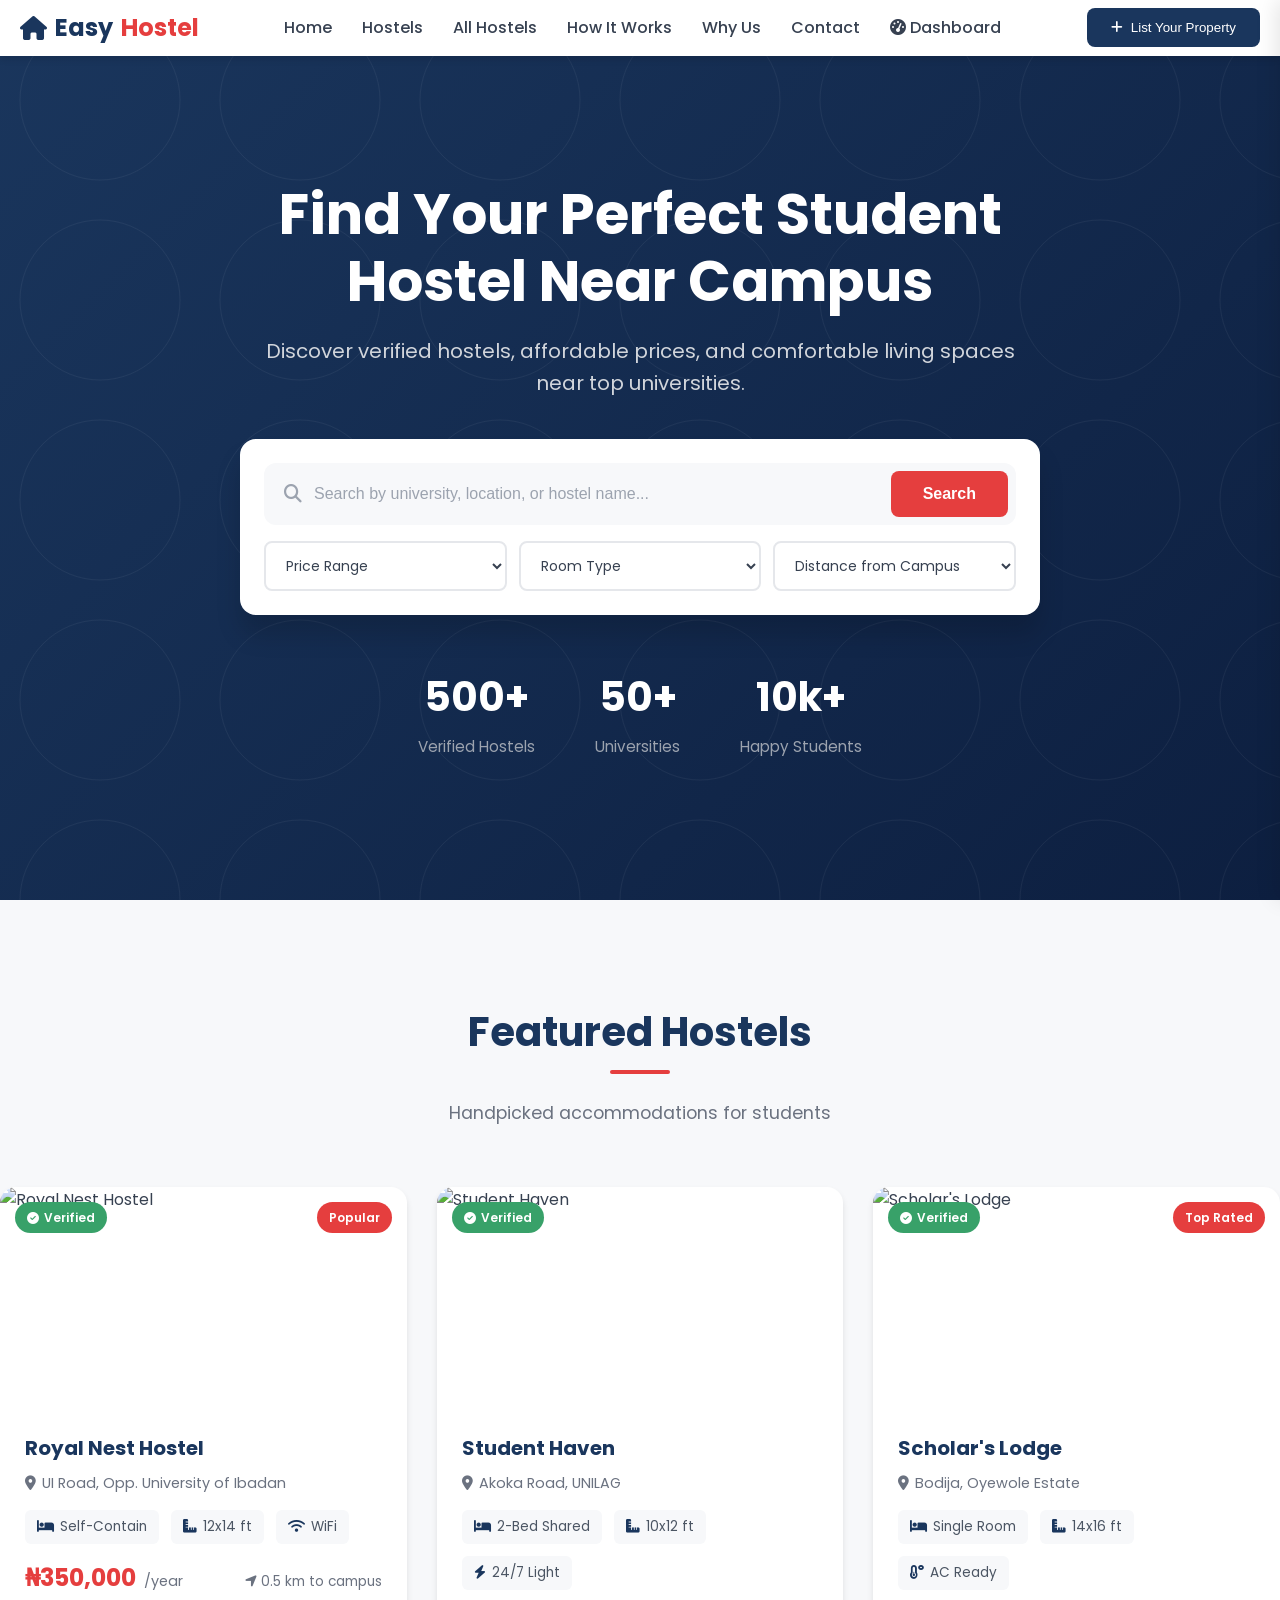
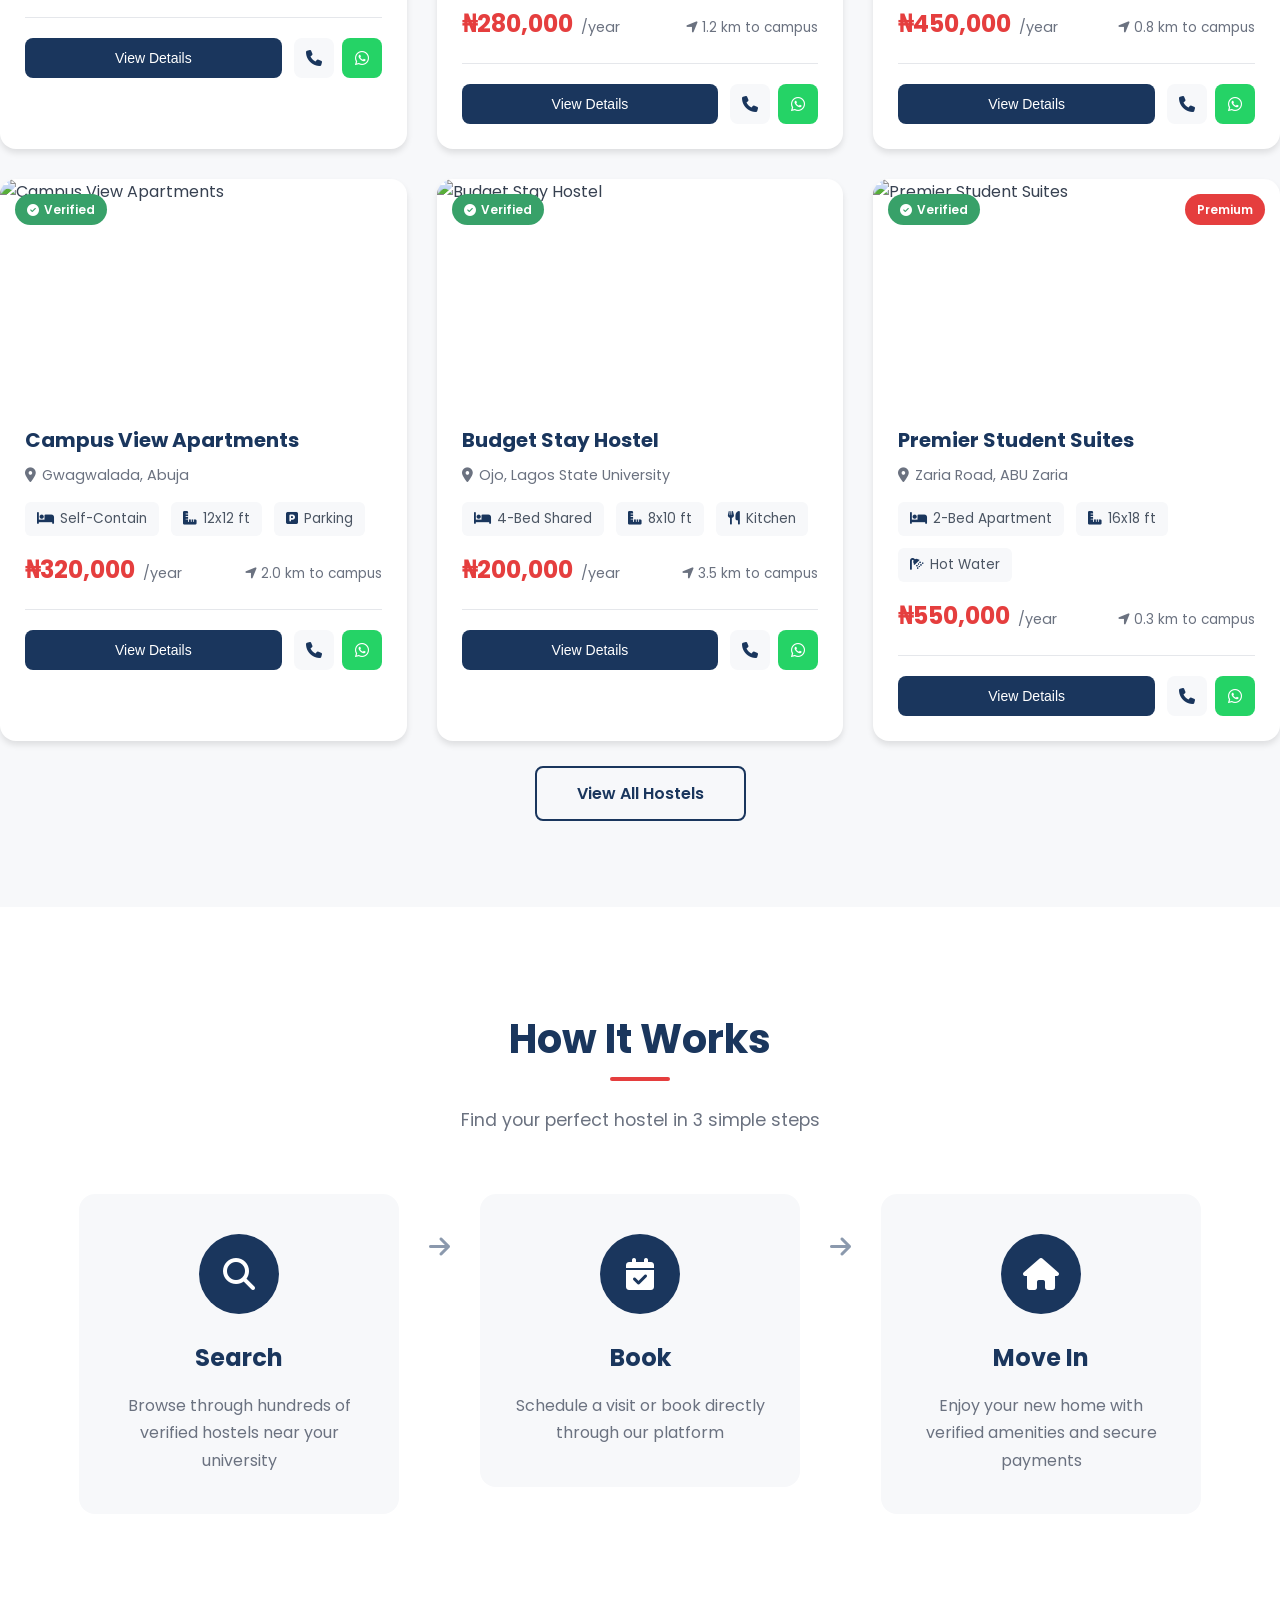
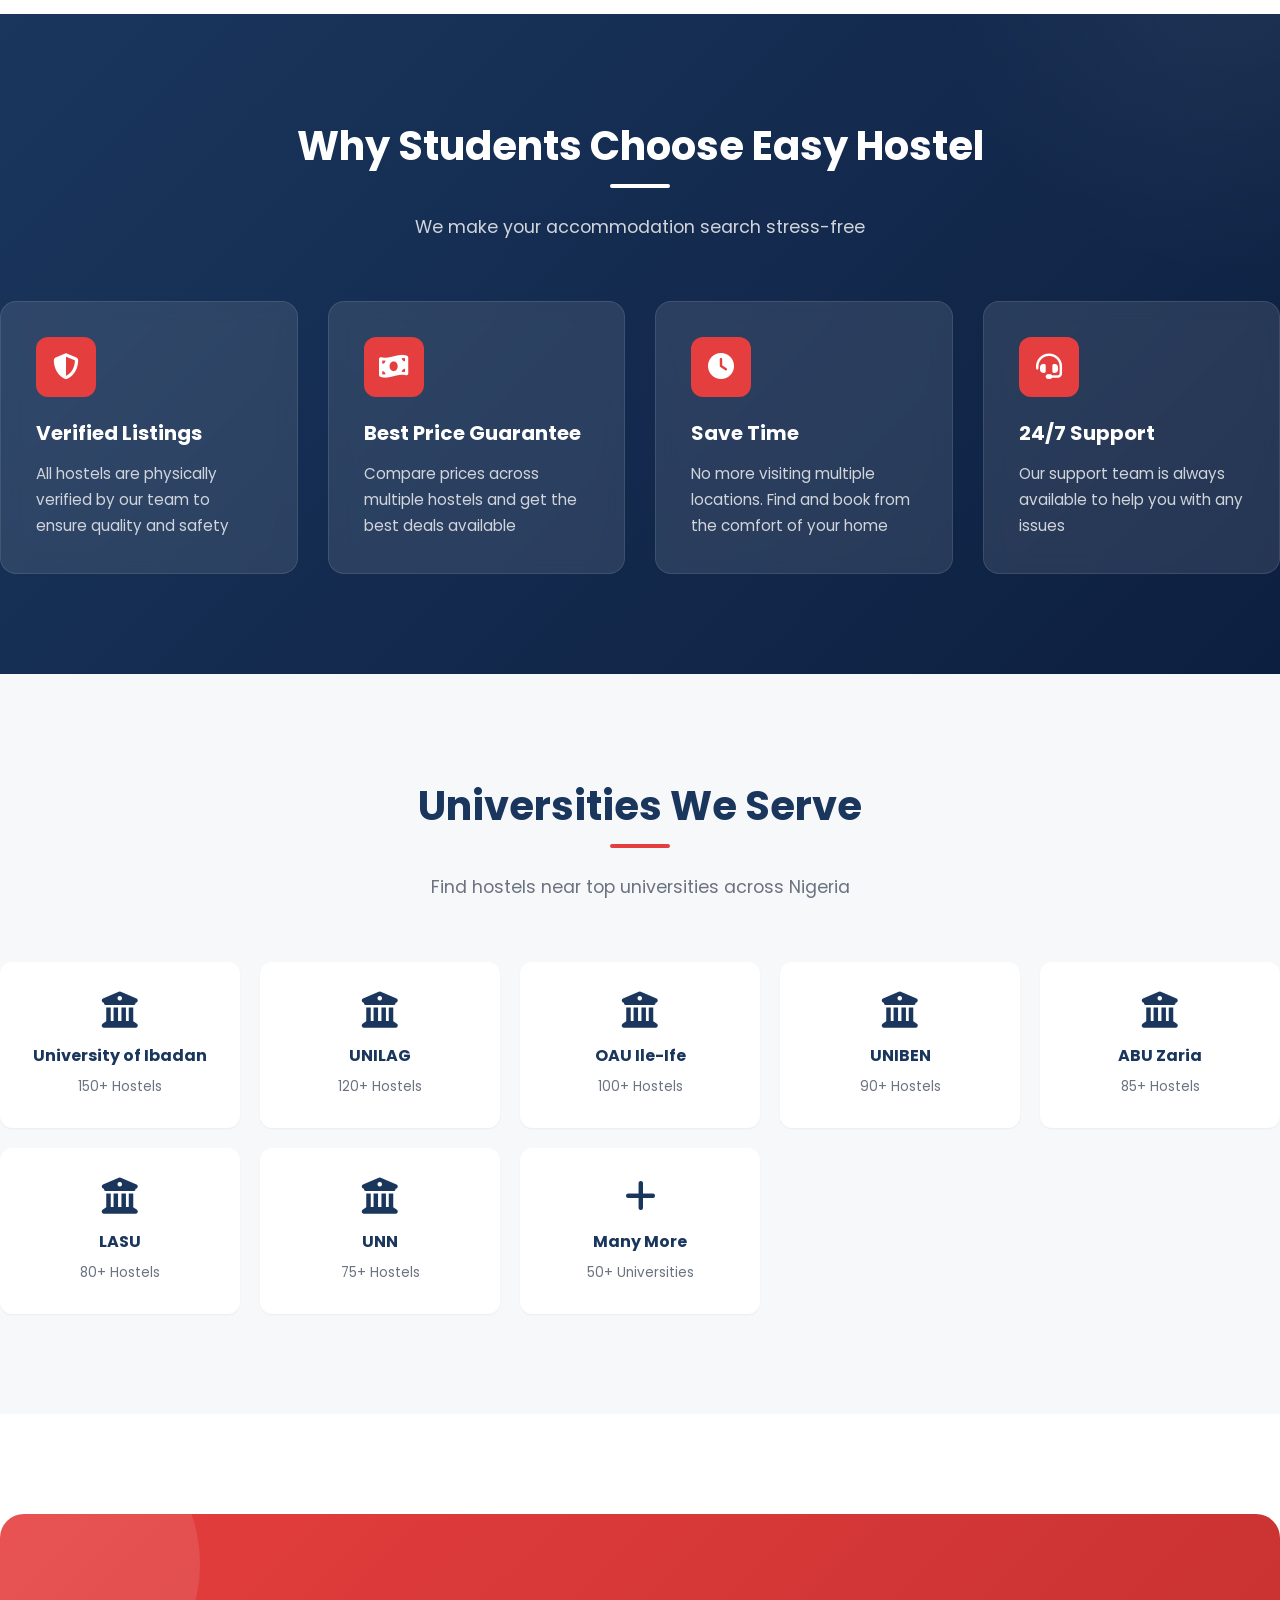
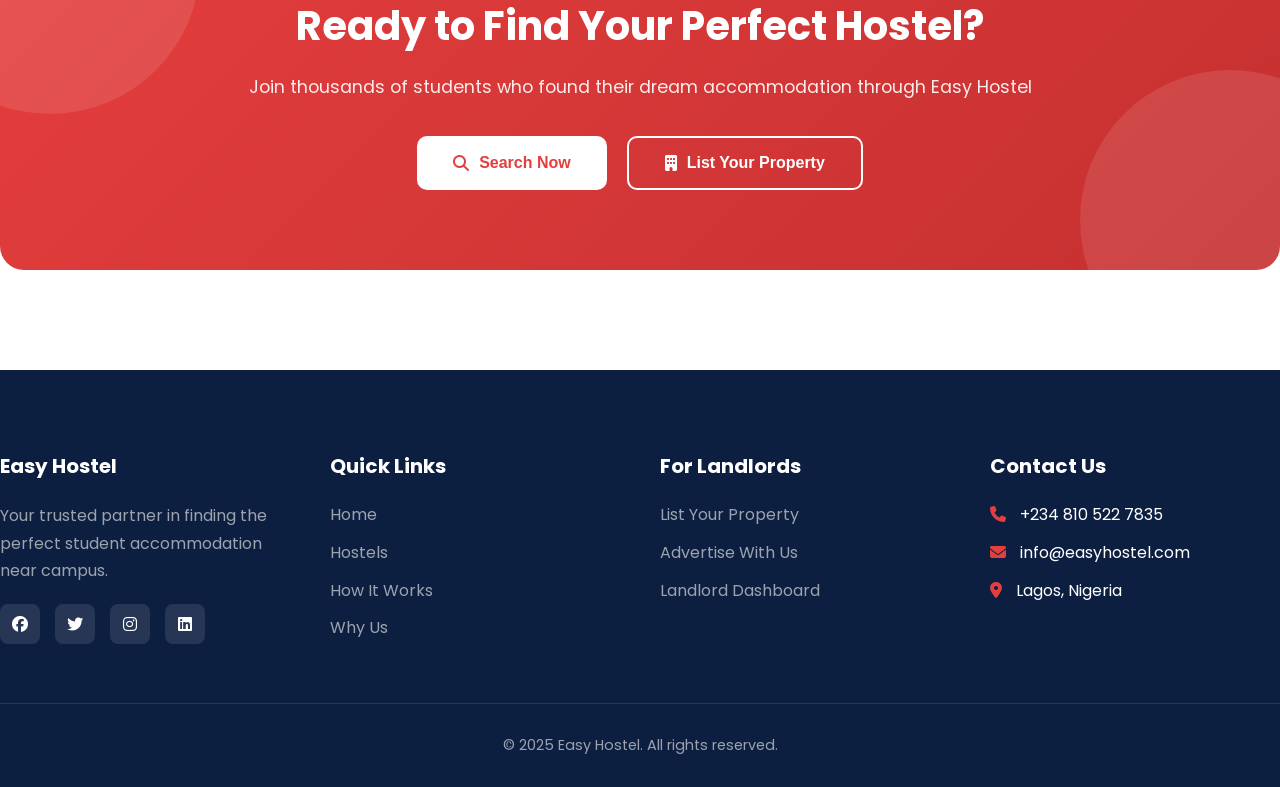
==== commit 9b25db41: "done with my part" ====
--- a/index.html
+++ b/index.html
@@ -39,48 +39,53 @@
         <button class="landlord-btn" onclick="openLandlordModal()">
           <i class="fas fa-plus"></i>List Your Property
         </button>
-        <div class="hamburger">
+        
+
+        <div class="nav-overlay" onclick="toggleMobileMenu()"></div>
+        
+        <div class="hamburger" onclick="toggleMobileMenu()">
           <span></span>
           <span></span>
           <span></span>
         </div>
 
-        <div class="nav-overlay"></div>
-
         <!-- Mobile Navigation Menu (clean, single structure) -->
         <ul class="mobile-nav">
           <li>
-            <a href="#hostels" class="mobile-nav-link">
-              Hostels
-            </a>
+            <a href="#home" class="mobile-nav-link" onclick="toggleMobileMenu()"> Home </a>
           </li>
           <li>
-            <a href="all-hostels.html" class="mobile-nav-link">
-              All Hostels
-            </a>
+            <a href="#hostels" class="mobile-nav-link" onclick="toggleMobileMenu()"> Hostels </a>
           </li>
           <li>
-            <a href="#how-it-works" class="mobile-nav-link">
-              How It Works
-            </a>
+            <a href="all-hostels.html" class="mobile-nav-link" onclick="toggleMobileMenu()"> All Hostels </a>
           </li>
           <li>
-            <a href="#why-us" class="mobile-nav-link">
-              Why Us
-            </a>
+            <a href="#how-it-works" class="mobile-nav-link" onclick="toggleMobileMenu()"> How It Works </a>
           </li>
           <li>
-            <a href="#contact" class="mobile-nav-link">
-              Contact
-            </a>
+            <a href="#why-us" class="mobile-nav-link" onclick="toggleMobileMenu()"> Why Us </a>
           </li>
           <li>
-            <a href="landlord-dashboard.html" class="mobile-nav-link dashboard-link">
+            <a href="#contact" class="mobile-nav-link" onclick="toggleMobileMenu()"> Contact </a>
+          </li>
+          <li>
+            <a
+              href="landlord-dashboard.html"
+              class="mobile-nav-link dashboard-link"
+            >
               <i class="fas fa-tachometer-alt"></i> Dashboard
             </a>
           </li>
           <li>
-            <a href="#" class="mobile-nav-link landlord-mobile-btn" onclick="openLandlordModal(); closeMobileMenu();">
+            <a
+              href="#"
+              class="mobile-nav-link landlord-mobile-btn"
+              onclick="
+                openLandlordModal();
+                closeMobileMenu();
+              "
+            >
               <i class="fas fa-plus"></i> List Property
             </a>
           </li>
@@ -912,7 +917,24 @@
 
     <script src="./script.js"></script>
     <script>
+      function toggleMobileMenu() {
+        const hamburger = document.querySelector(".hamburger");
+        const mobileNav = document.querySelector(".mobile-nav");
+        const overlay = document.querySelector(".nav-overlay");
+
+        hamburger.classList.toggle("active");
+        mobileNav.classList.toggle("active");
+        overlay.classList.toggle("active");
+
+        //Toggle icon (hamburger <-> close)
+        if (hamburger.classList.contains("active")) {
+          mobileNav.classList.add("close-icon");
+        } else {
+          mobileNav.classList.remove("close-icon");
+        }
+      }
       
+
       document.addEventListener("DOMContentLoaded", function () {
         console.log("✅ DOM loaded - script.js functions available");
 
--- a/styles.css
+++ b/styles.css
@@ -71,70 +71,6 @@
    Navigation
 ======================================== */
 
-/* Overlay */
-.nav-overlay {
-  position: fixed;
-  top: 0;
-  left: 0;
-  width: 100%;
-  height: 100%;
-  background: rgba(0,0,0,0.5);
-  opacity: 0;
-  pointer-events: none;
-  transition: 0.3s ease;
-  z-index: 900;
-}
-
-/* Show overlay */
-.nav-open .nav-overlay {
-  opacity: 1;
-  pointer-events: all;
-}
-
-.mobile-nav {
-  position: fixed;
-  top: 0;
-  right: -100%;
-  width: 75%;
-  max-width: 350px;
-  height: 100vh;
-  background: var(--white);
-  padding: 80px 24px 24px;
-  display: flex;
-  flex-direction: column;
-  gap: 8px;
-  box-shadow: -4px 0 20px rgba(0,0,0,0.1);
-  transition: right 0.4s cubic-bezier(0.25, 0.46, 0.45, 0.94);
-  z-index: 1100;
-}
-
-.mobile-nav.active {
-  right: 0;
-}
-
-.mobile-nav-link {
-  display: flex;
-  align-items: center;
-  padding: 16px 20px;
-  color: var(--gray-700);
-  font-weight: 500;
-  border-radius: 12px;
-  transition: var(--transition);
-  font-size: 16px;
-}
-
-.mobile-nav-link:hover {
-  background: var(--light-gray);
-  color: var(--primary-color);
-  transform: translateX(4px);
-}
-
-.mobile-nav-link i {
-  margin-right: 12px;
-  width: 20px;
-  font-size: 18px;
-}
-
 .landlord-mobile-btn {
   background: var(--primary-color);
   color: var(--white) !important;
@@ -147,38 +83,6 @@
 .landlord-mobile-btn:hover {
   background: var(--primary-light);
   transform: translateX(4px);
-}
-
-/* Enhanced Hamburger Animation */
-.hamburger {
-  display: none;
-  flex-direction: column;
-  gap: 4px;
-  cursor: pointer;
-  z-index: 1101;
-  padding: 4px;
-}
-
-.hamburger span {
-  width: 28px;
-  height: 3px;
-  background: var(--primary-color);
-  border-radius: 3px;
-  transition: all 0.3s cubic-bezier(0.4, 0, 0.2, 1);
-  transform-origin: center;
-}
-
-.hamburger.active span:nth-child(1) {
-  transform: rotate(45deg) translate(7px, 7px);
-}
-
-.hamburger.active span:nth-child(2) {
-  opacity: 0;
-  transform: translateX(20px);
-}
-
-.hamburger.active span:nth-child(3) {
-  transform: rotate(-45deg) translate(7px, -7px);
 }
 
 /* Prevent body scroll */
@@ -1411,56 +1315,46 @@
 /* ========================================
    Mobile Navigation 
 ======================================== */
+/* Overlay */
+.nav-overlay {
+  position: fixed;
+  top: 0;
+  left: 0;
+  width: 100%;
+  height: 100%;
+  background: rgba(0,0,0,0.5);
+  opacity: 0;
+  visibility: hidden;
+  transition: 0.3s ease;
+  z-index: 999;
+}
+
+/* Show overlay */
+.nav-overlay.active {
+  opacity: 1;
+  visibility: visible;
+}
+
 .mobile-nav {
   position: fixed;
   top: 0;
-  right: -100%;
-  width: 75%;
-  height: 100%;
-  background: white;
-  padding: 80px 20px;
+  right: 0;
+  width: 80%;
+  max-width: 320px;
+  height: 100vh;
+  background: var(--white);
+  padding: 80px 24px 24px;
   display: flex;
   flex-direction: column;
-  gap: 20px;
-  transition: 0.4s ease;
+  gap: 8px;
+  transform: translateX(100%);
+  box-shadow: -4px 0 20px rgba(0,0,0,0.1);
+  transition: left 0.4s cubic-bezier(0.25, 0.46, 0.45, 0.94);
   z-index: 1000;
 }
 
 .mobile-nav.active {
-  right: 0;
-}
-
-.nav-backdrop {
-    position: absolute;
-    top: 0;
-    left: 0;
-    right: 0;
-    bottom: 0;
-    background: rgba(0, 0, 0, 0.5);
-    opacity: 0;
-    visibility: hidden;
-    transition: opacity 0.3s ease;
-    z-index: 1;
-}
-
-.mobile-nav.active .nav-backdrop {
-    opacity: 1;
-    visibility: visible;
-}
-
-.mobile-nav-links {
-    list-style: none;
-    padding: 20px;
-    margin: 0;
-    max-height: 0;
-    overflow: hidden;
-    transition: max-height 0.4s ease-out;
-    z-index: 2;
-    position: relative;
-}
-
-.mobile-nav.active .mobile-nav-links {
-    max-height: 500px;
+    right: 100%;
 }
 
 .mobile-nav-link {
@@ -1468,7 +1362,9 @@
     padding: 16px 20px;
     color: var(--gray-700);
     font-weight: 500;
-    border-bottom: 1px solid var(--gray-200);
+    font-size: 18px;
+    border-radius: 12px;
+    border-bottom: 1px solid var(--gray-200) !important;
     transition: var(--transition);
 }
 
@@ -1477,6 +1373,7 @@
     background: var(--light-gray);
     color: var(--primary-color);
     padding-left: 28px;
+    transform: translateX(4px);
 }
 
 .mobile-nav-link:last-child {
@@ -1486,6 +1383,7 @@
 .mobile-nav-link i {
     margin-right: 12px;
     width: 20px;
+    font-size: 18px;
 }
 
 .landlord-mobile-btn {
@@ -1501,12 +1399,21 @@
 }
 
 /* Enhanced Hamburger Animation */
+.hamburger {
+  display: none;
+  flex-direction: column;
+  gap: 4px;
+  cursor: pointer;
+  z-index: 1101;
+  padding: 4px;
+}
+
 .hamburger span {
     transition: all 0.3s cubic-bezier(0.4, 0, 0.2, 1);
 }
 
 .hamburger.active span:nth-child(1) {
-    transform: rotate(45deg) translate(6px, 6px);
+    transform: rotate(45deg) translate(6px, 4px);
 }
 
 .hamburger.active span:nth-child(2) {
@@ -1515,7 +1422,7 @@
 }
 
 .hamburger.active span:nth-child(3) {
-    transform: rotate(-45deg) translate(6px, -6px);
+    transform: rotate(-45deg) translate(6px, -4px);
 }
 
 /* Body scroll lock */
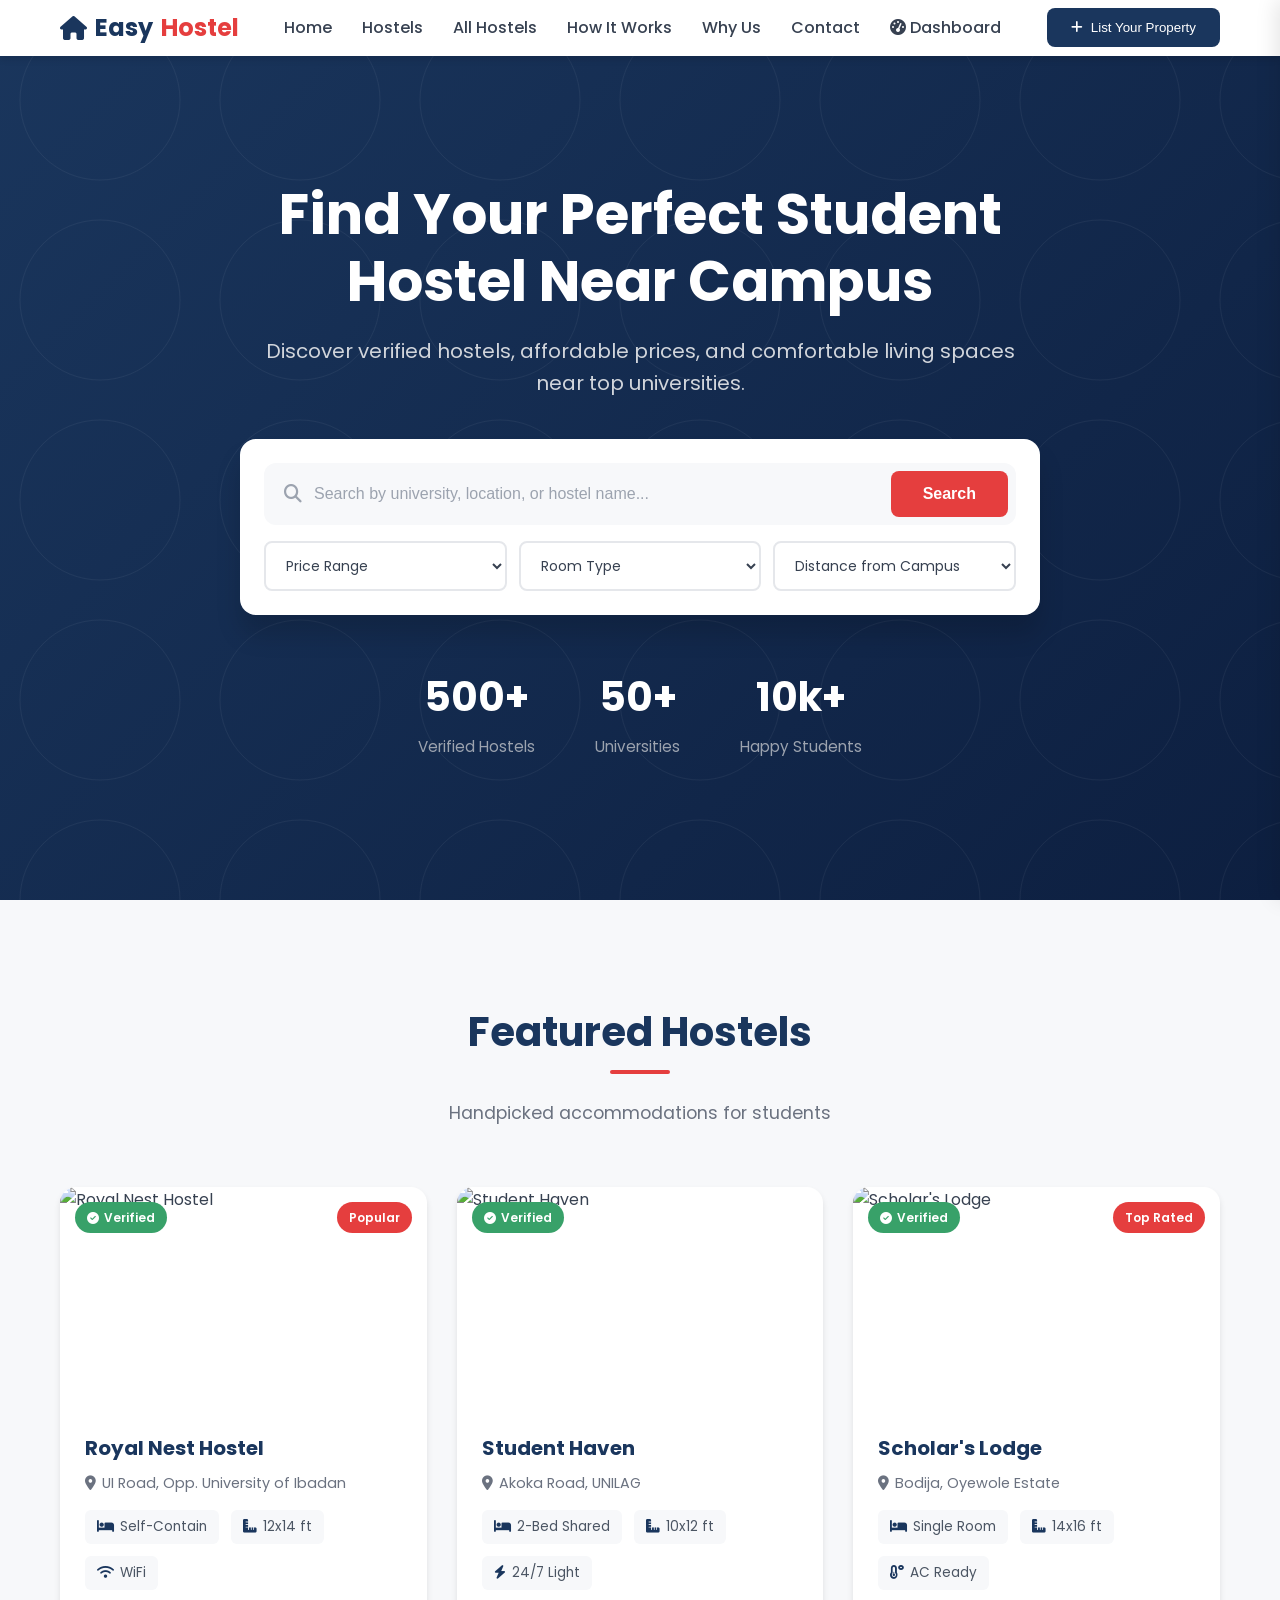
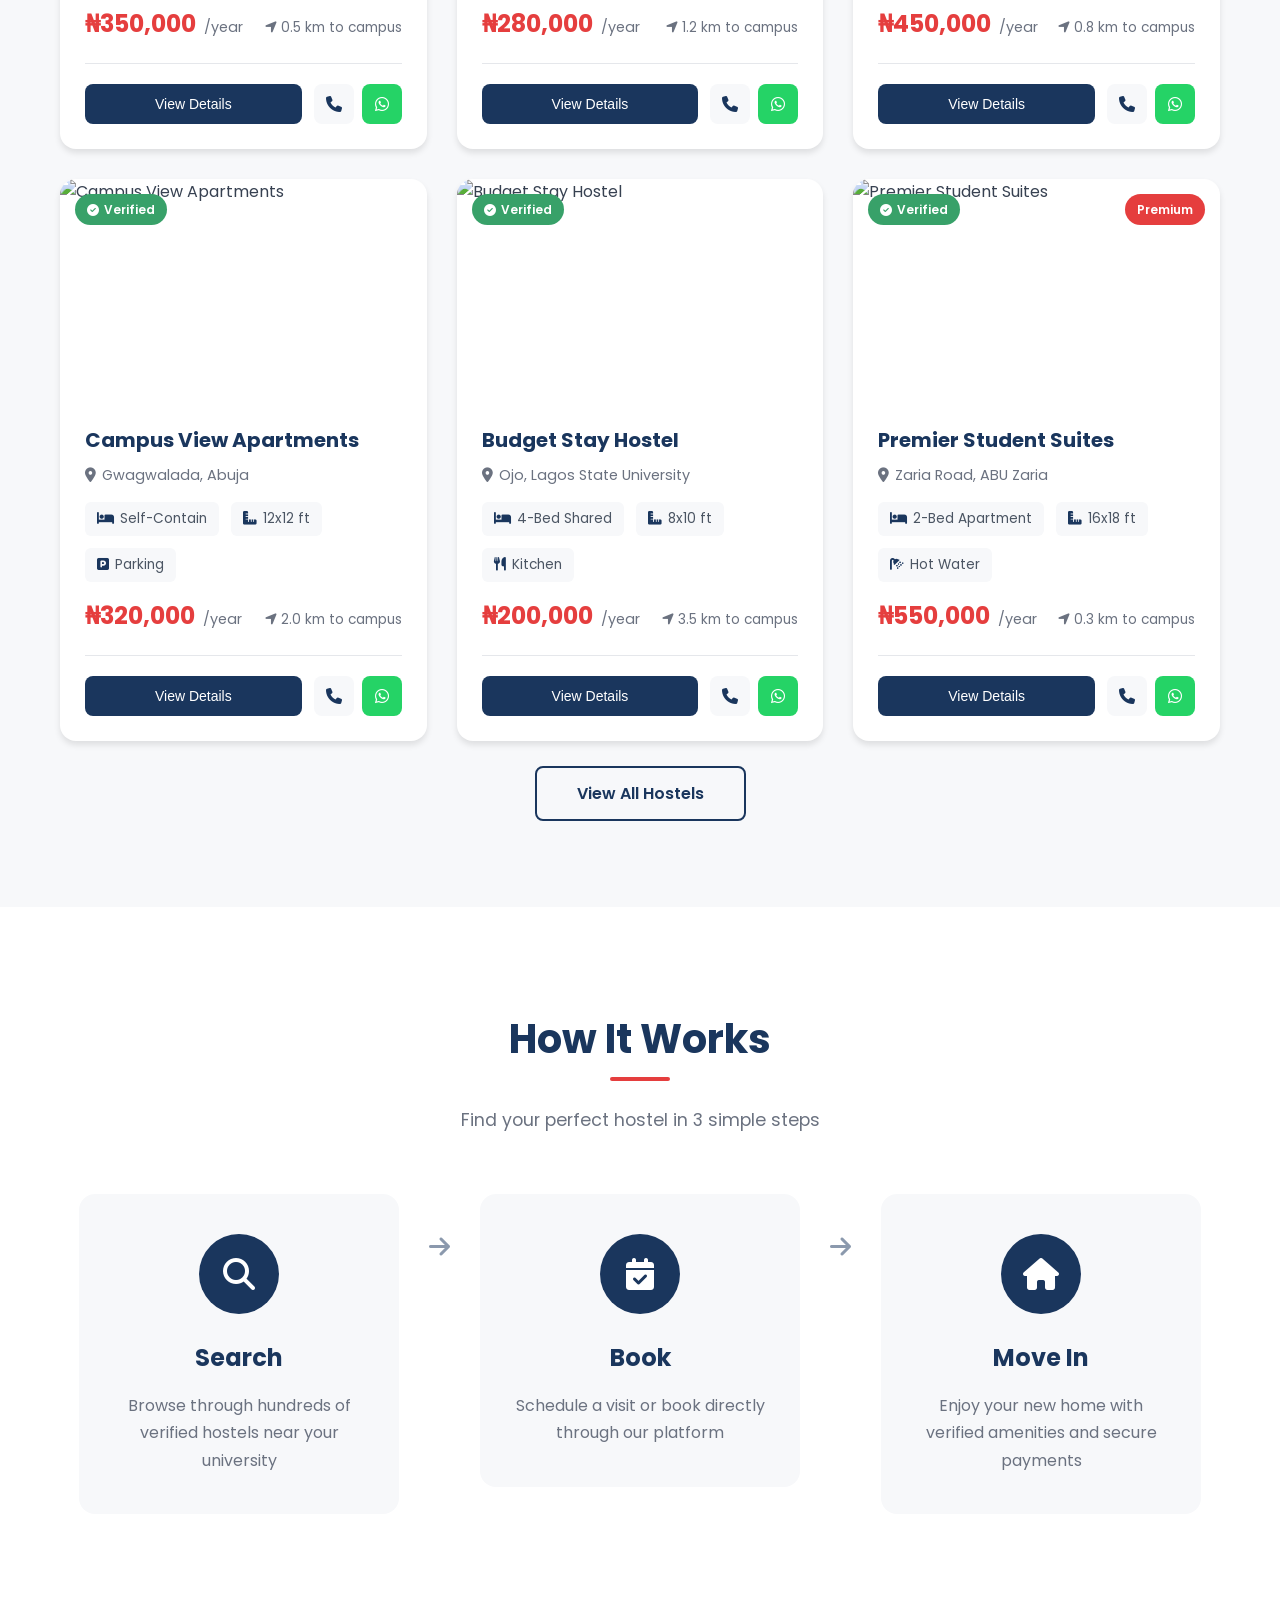
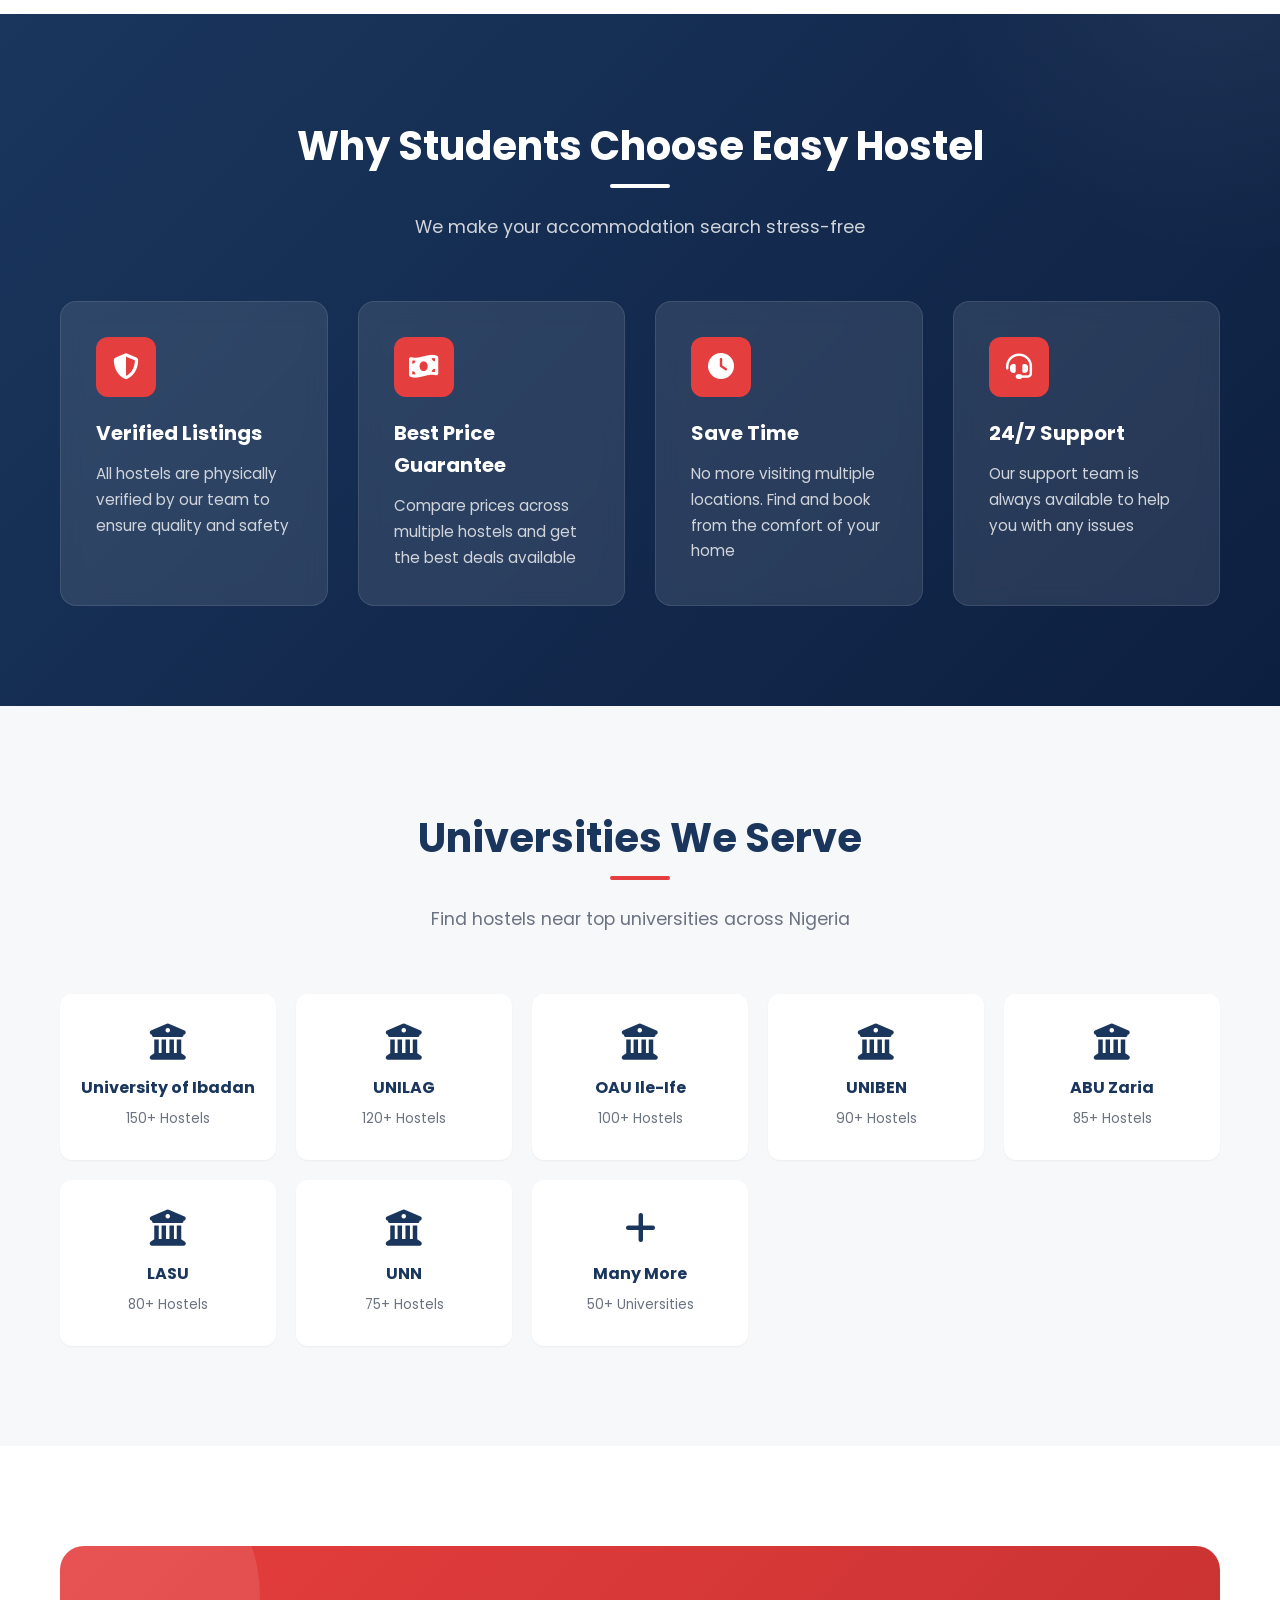
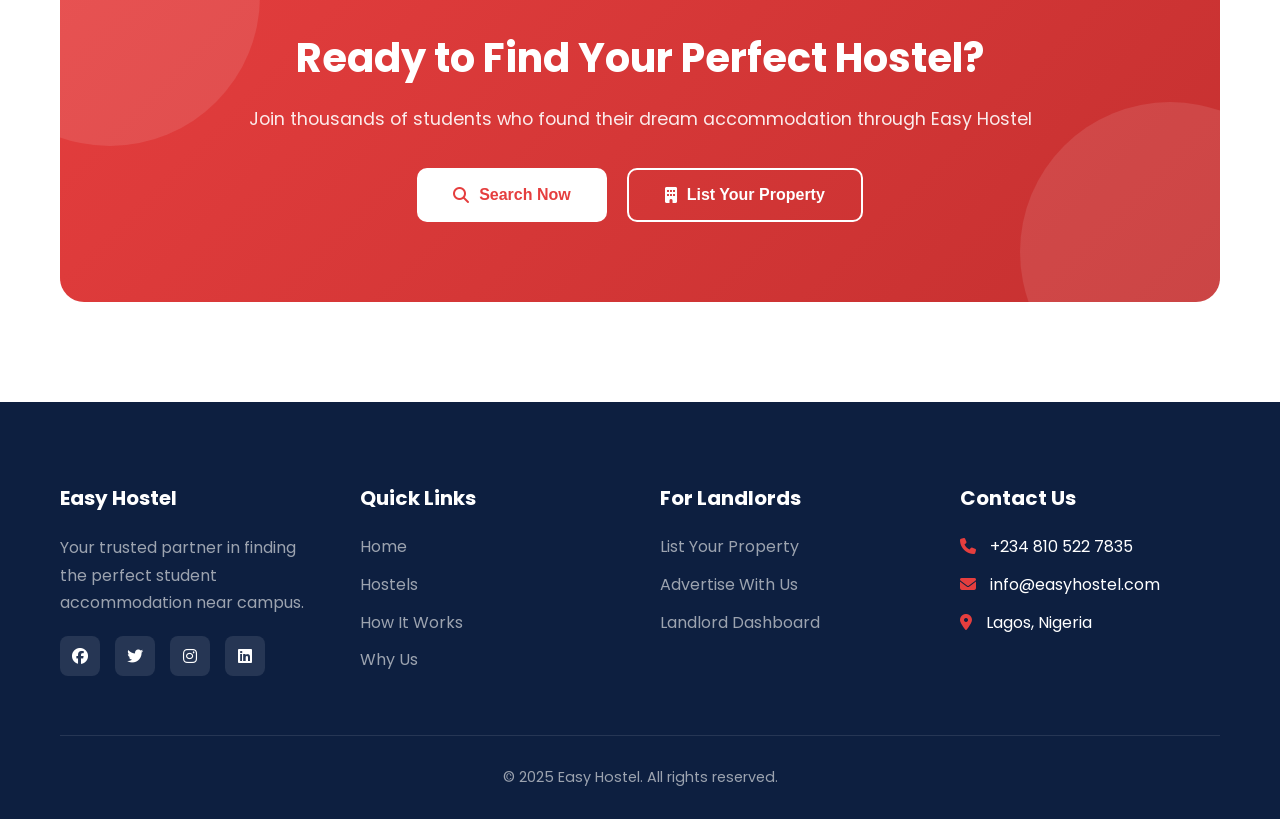
==== commit 174c0917: "login and signup section" ====
--- a/index.html
+++ b/index.html
@@ -31,7 +31,7 @@
           <li><a href="#why-us">Why Us</a></li>
           <li><a href="#contact">Contact</a></li>
           <li>
-            <a href="landlord-dashboard.html" class="dashboard-link">
+            <a href="/login.html" class="dashboard-link">
               <i class="fas fa-tachometer-alt"></i> Dashboard
             </a>
           </li>
--- a/styles.css
+++ b/styles.css
@@ -47,11 +47,11 @@
     overflow-x: hidden;
 }
 
-/* .container {
+.container {
     max-width: 1200px;
     margin: 0 auto;
     padding: 0 20px;
-} */
+}
 
 a {
     text-decoration: none;
@@ -178,22 +178,6 @@
     background: var(--primary-light);
     transform: translateY(-2px);
     box-shadow: var(--shadow-md);
-}
-
-.hamburger {
-    display: none;
-    flex-direction: column;
-    gap: 5px;
-    cursor: pointer;
-    z-index: 1100;
-}
-
-.hamburger span {
-    width: 25px;
-    height: 3px;
-    background: var(--primary-color);
-    border-radius: 3px;
-    transition: var(--transition);
 }
 
 /* ========================================
@@ -1409,7 +1393,11 @@
 }
 
 .hamburger span {
-    transition: all 0.3s cubic-bezier(0.4, 0, 0.2, 1);
+    width: 25px;
+    height: 3px;
+    background: var(--primary-color);
+    border-radius: 3px;
+    transition: var(--transition);
 }
 
 .hamburger.active span:nth-child(1) {
